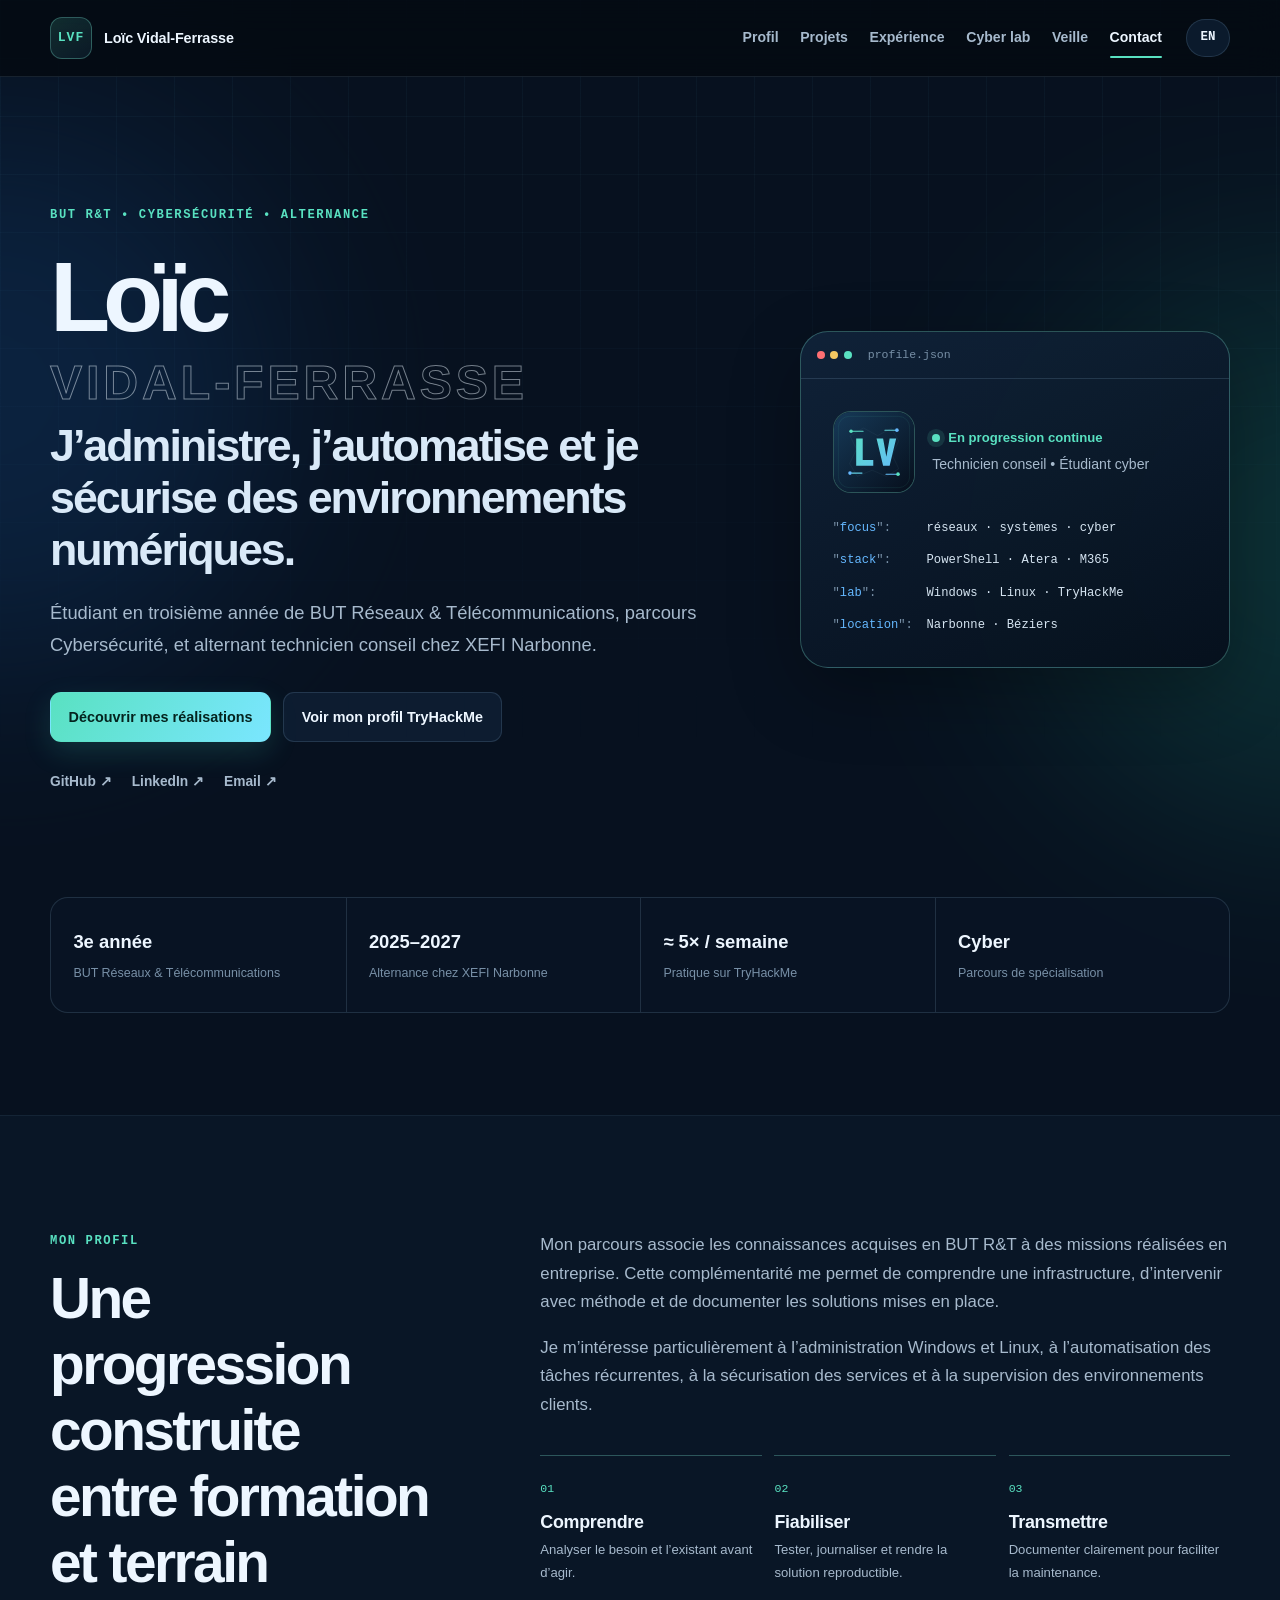
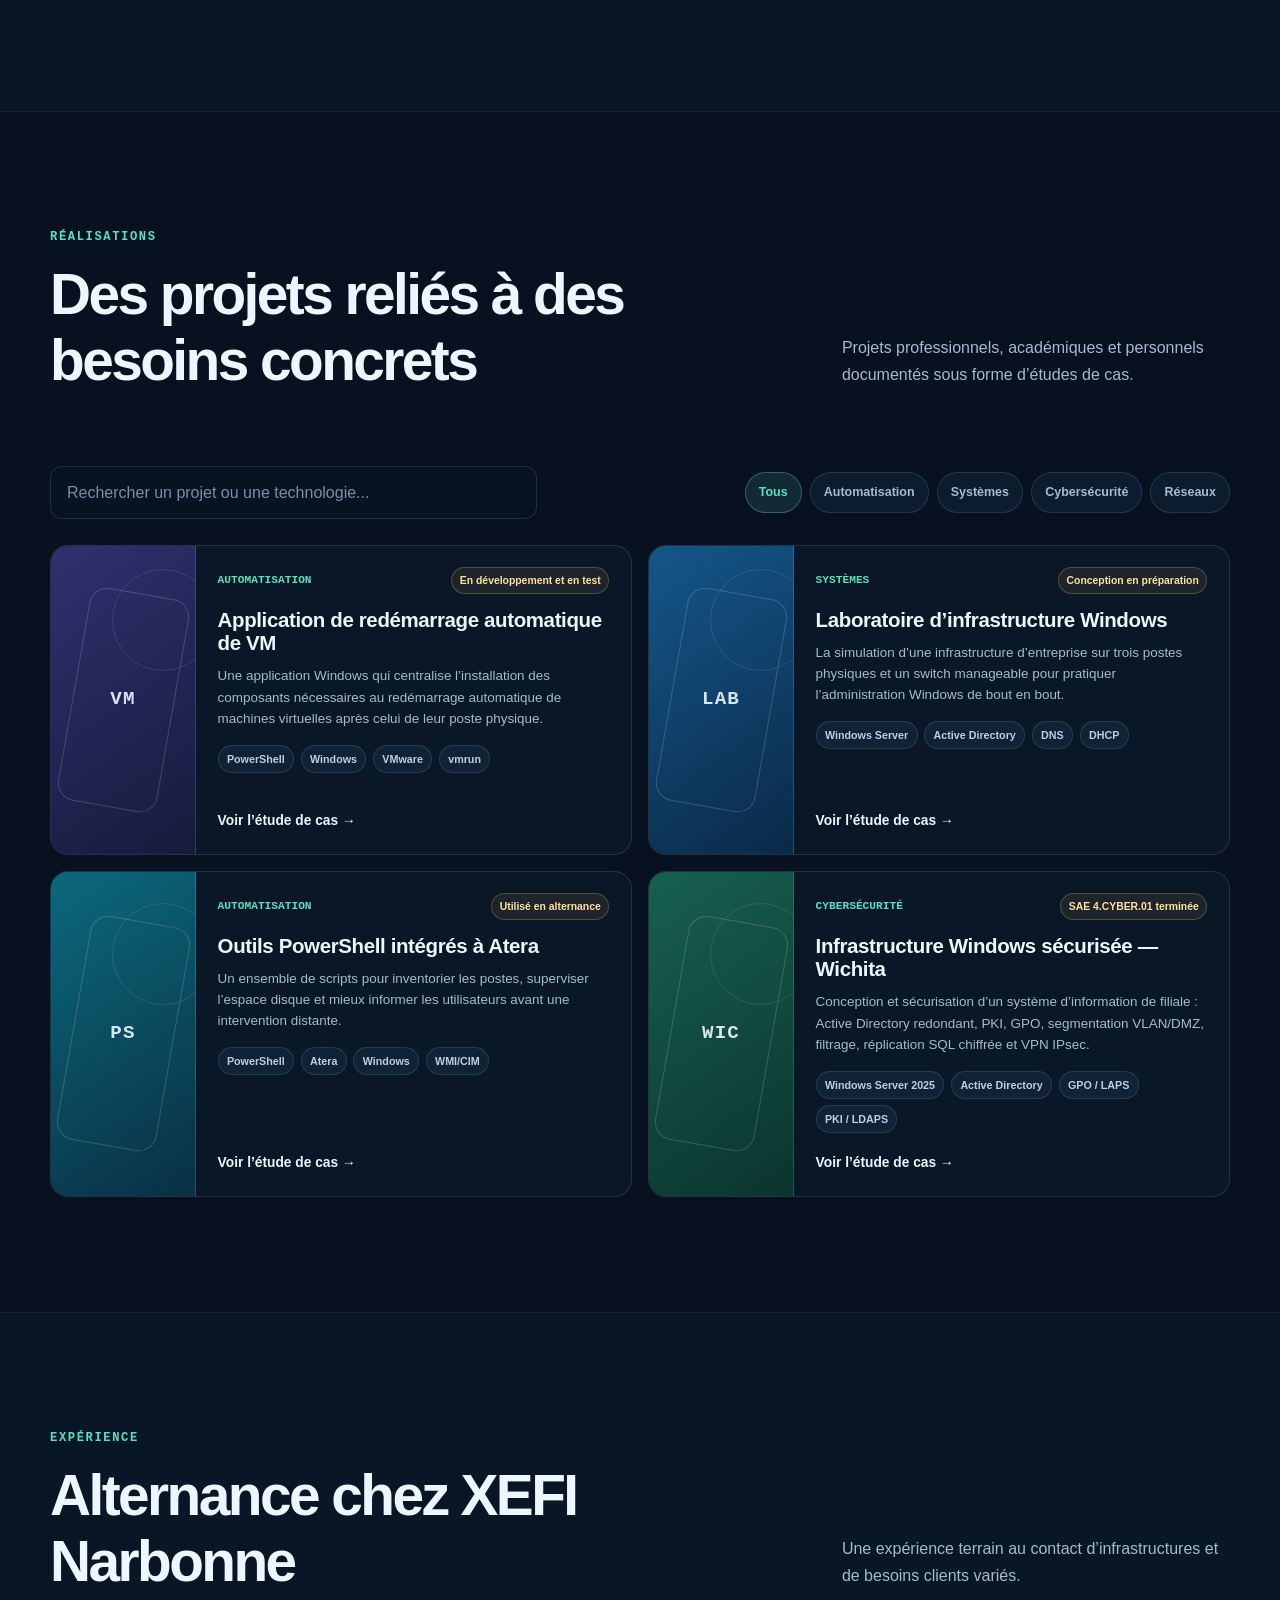
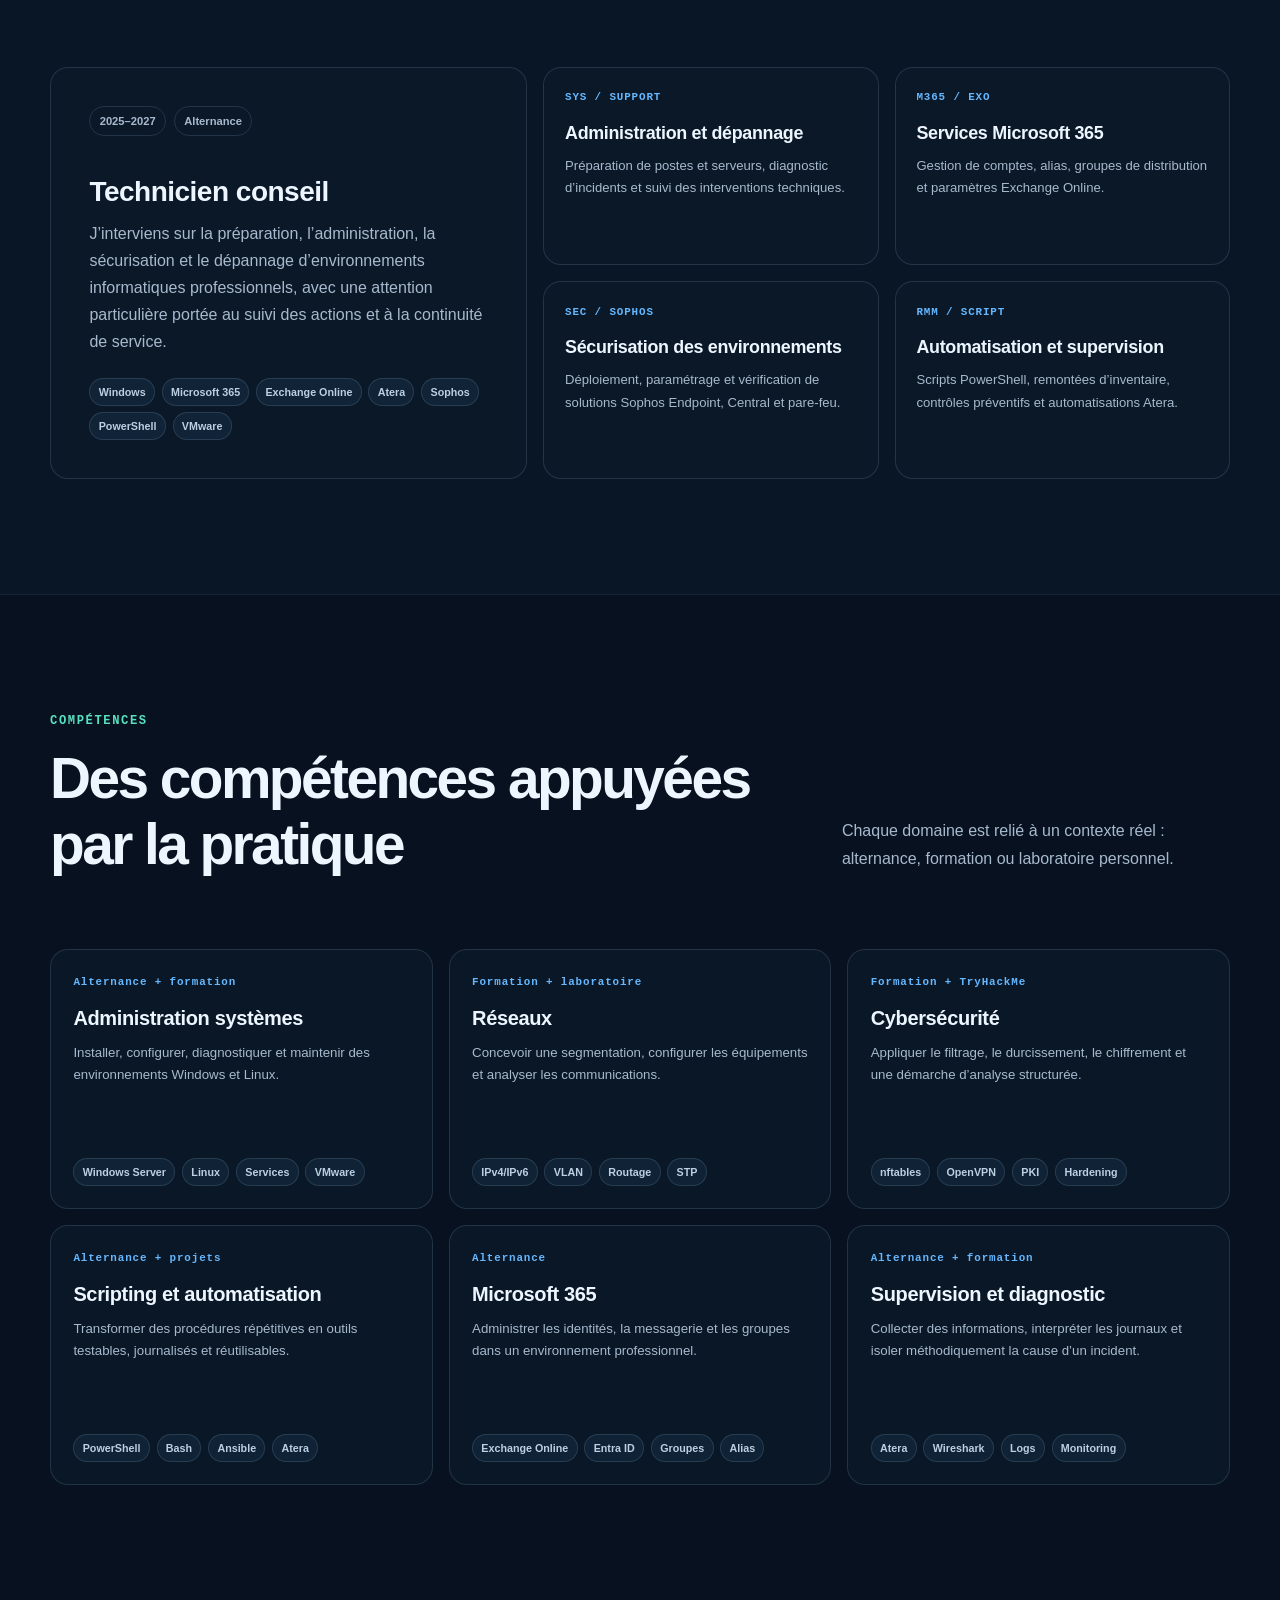
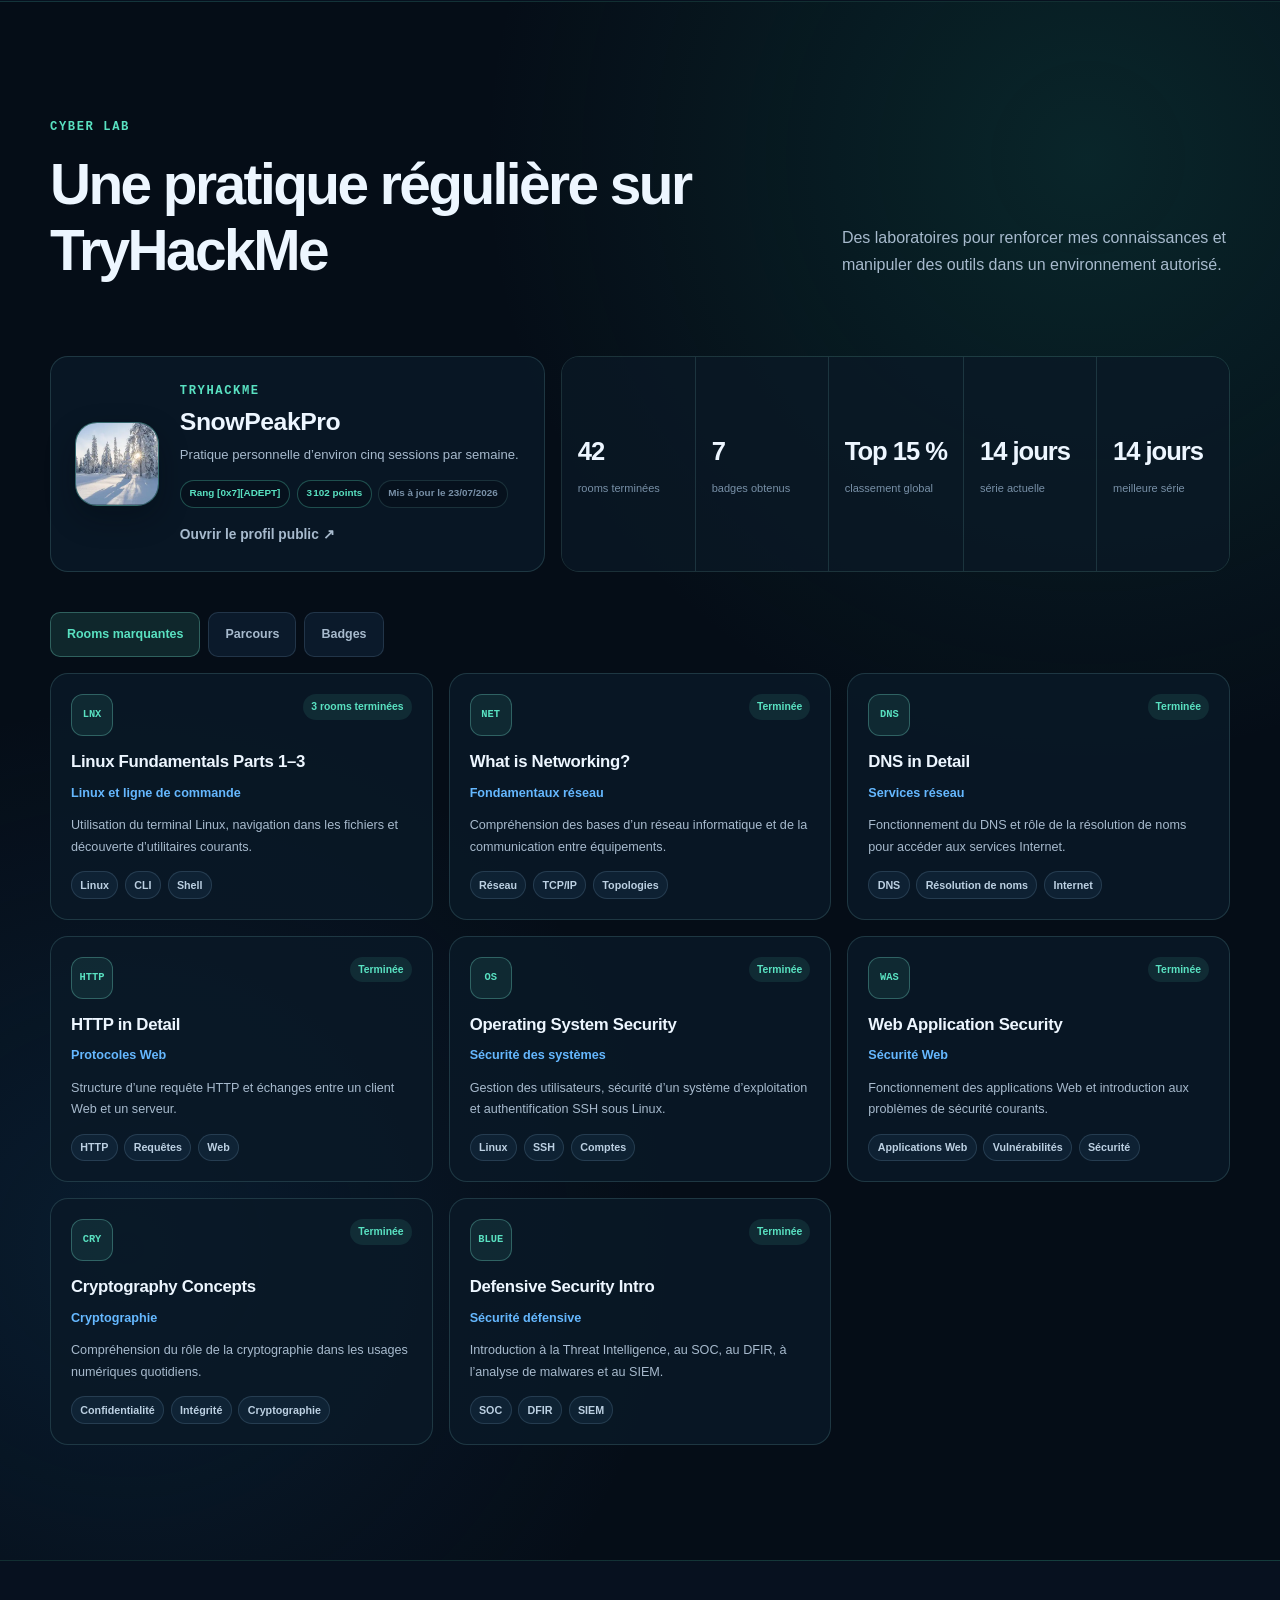
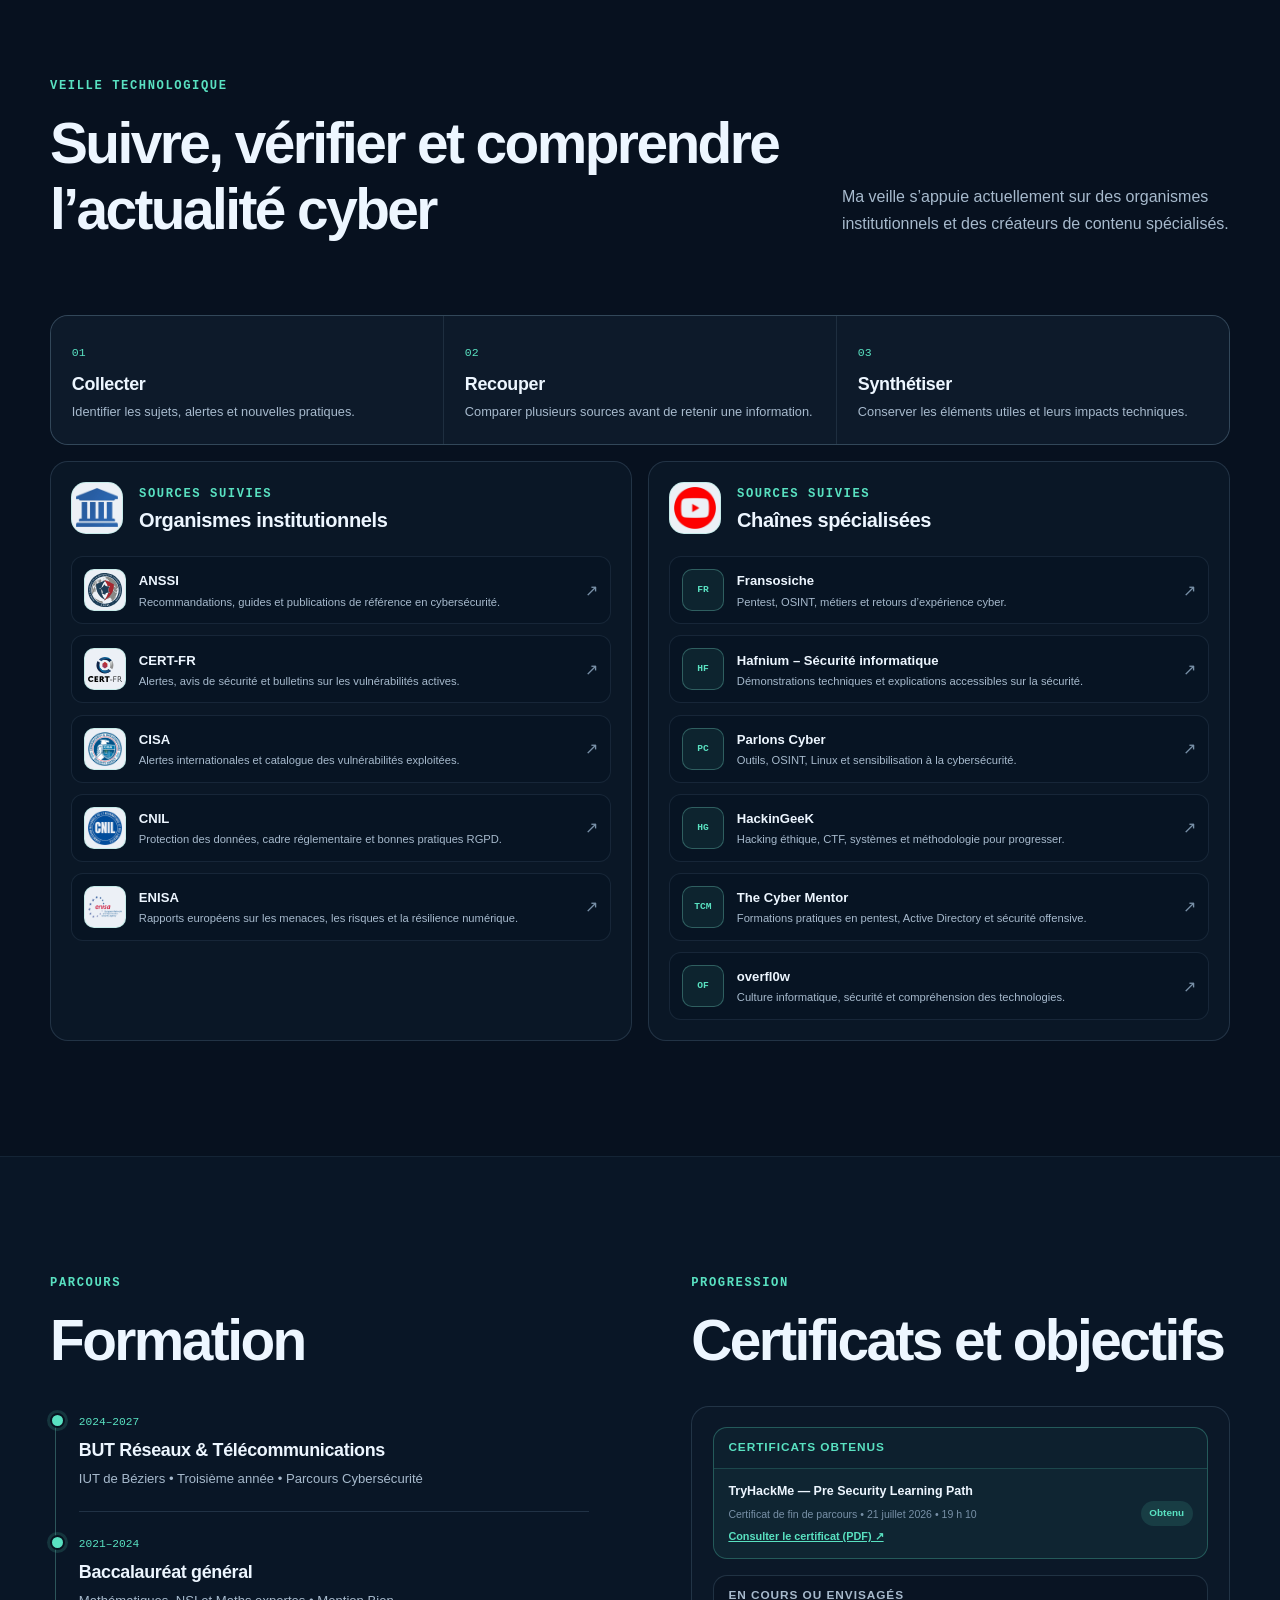
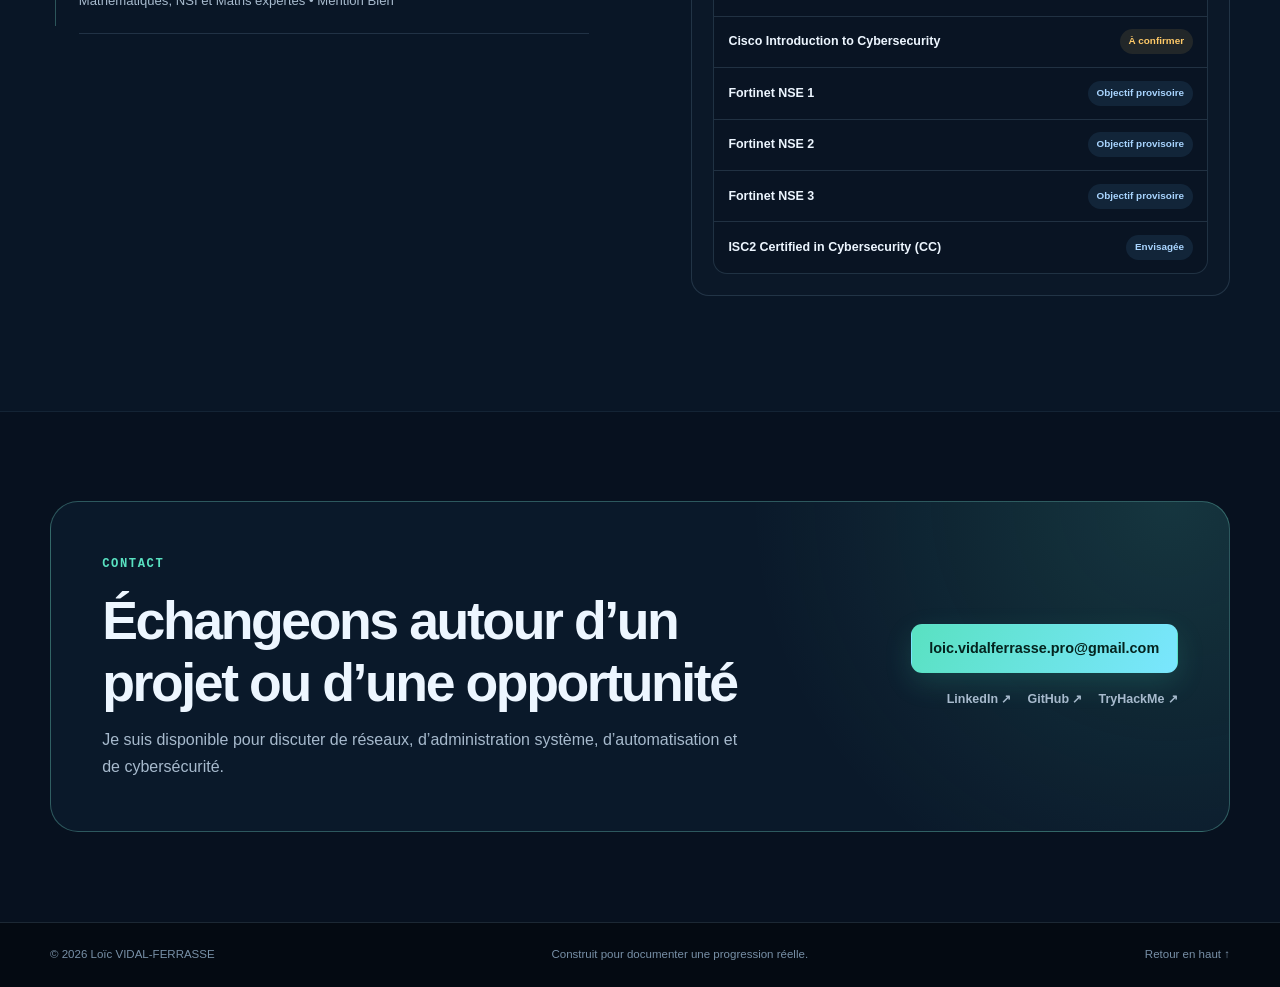
==== index.html @ d8ea7f97 "Ajoute les logos de veille" ====
<!DOCTYPE html>
<html lang="fr">
  <head>
    <meta charset="UTF-8">
    <meta name="viewport" content="width=device-width, initial-scale=1.0">
    <title>Loïc VIDAL-FERRASSE | Réseaux, systèmes &amp; cybersécurité</title>
    <meta
      name="description"
      content="Portfolio de Loïc VIDAL-FERRASSE, étudiant en BUT Réseaux &amp; Télécommunications parcours Cybersécurité et alternant technicien conseil chez XEFI Narbonne."
    >
    <meta name="theme-color" content="#07111f">
    <link rel="canonical" href="https://snowpeakpro.github.io/portfolio-loic/">

    <meta property="og:type" content="website">
    <meta property="og:locale" content="fr_FR">
    <meta property="og:title" content="Loïc VIDAL-FERRASSE | Portfolio cybersécurité">
    <meta
      property="og:description"
      content="Projets, expérience et pratique en réseaux, systèmes, automatisation et cybersécurité."
    >
    <meta property="og:url" content="https://snowpeakpro.github.io/portfolio-loic/">

    <link rel="icon" type="image/svg+xml" href="assets/favicon.svg">
    <link rel="stylesheet" href="style.css">

    <script type="application/ld+json">
      {
        "@context": "https://schema.org",
        "@type": "Person",
        "name": "Loïc VIDAL-FERRASSE",
        "url": "https://snowpeakpro.github.io/portfolio-loic/",
        "jobTitle": "Alternant technicien conseil",
        "description": "Étudiant en troisième année de BUT Réseaux & Télécommunications, parcours Cybersécurité, à l'IUT de Béziers.",
        "sameAs": [
          "https://github.com/SnowPeakPro",
          "https://www.linkedin.com/in/loicvidalferrasse/",
          "https://tryhackme.com/p/SnowPeakPro"
        ]
      }
    </script>
  </head>

  <body data-page="home">
    <a class="skip-link" href="#main-content">Aller au contenu principal</a>

    <div class="ambient-grid" aria-hidden="true"></div>
    <div class="ambient-glow ambient-glow--one" aria-hidden="true"></div>
    <div class="ambient-glow ambient-glow--two" aria-hidden="true"></div>

    <header class="site-header">
      <div class="container nav-wrap">
        <a href="#hero" class="brand" aria-label="Retour à l'accueil">
          <span class="brand-mark">LVF</span>
          <span class="brand-text">Loïc Vidal-Ferrasse</span>
        </a>

        <button class="nav-toggle" type="button" aria-expanded="false" aria-controls="main-nav" aria-label="Ouvrir le menu">
          <span></span><span></span><span></span>
        </button>

        <nav id="main-nav" class="main-nav" aria-label="Navigation principale">
          <a data-i18n="nav_profile" href="#profile">Profil</a>
          <a data-i18n="nav_projects" href="#projects">Projets</a>
          <a data-i18n="nav_experience" href="#experience">Expérience</a>
          <a data-i18n="nav_cyber" href="#cyber-lab">Cyber lab</a>
          <a data-i18n="nav_watch" href="#watch">Veille</a>
          <a data-i18n="nav_contact" href="#contact">Contact</a>
        </nav>

        <button id="lang-toggle" class="lang-toggle" type="button" aria-label="Afficher le site en anglais">EN</button>
      </div>
    </header>

    <main id="main-content">
      <section id="hero" class="section hero-section">
        <div class="container hero-grid">
          <div class="hero-copy reveal">
            <p class="eyebrow" data-i18n="hero_eyebrow">BUT R&amp;T • Cybersécurité • Alternance</p>
            <h1>Loïc <span>VIDAL-FERRASSE</span></h1>
            <h2 data-i18n="hero_title">J’administre, j’automatise et je sécurise des environnements numériques.</h2>
            <p class="hero-intro" data-i18n="hero_intro">
              Étudiant en troisième année de BUT Réseaux &amp; Télécommunications, parcours Cybersécurité, et alternant technicien conseil chez XEFI Narbonne.
            </p>

            <div class="hero-actions">
              <a href="#projects" class="btn btn-primary" data-i18n="hero_btn_projects">Découvrir mes réalisations</a>
              <a
                href="https://tryhackme.com/p/SnowPeakPro"
                class="btn btn-secondary"
                target="_blank"
                rel="noopener noreferrer"
                data-i18n="hero_btn_tryhackme"
              >Voir mon profil TryHackMe</a>
            </div>

            <ul class="hero-links">
              <li><a href="https://github.com/SnowPeakPro" target="_blank" rel="noopener noreferrer">GitHub ↗</a></li>
              <li><a href="https://www.linkedin.com/in/loicvidalferrasse/" target="_blank" rel="noopener noreferrer">LinkedIn ↗</a></li>
              <li><a href="mailto:loic.vidalferrasse.pro@gmail.com">Email ↗</a></li>
            </ul>
          </div>

          <aside class="profile-console reveal" aria-label="Résumé technique">
            <div class="console-topbar">
              <div class="console-dots" aria-hidden="true"><span></span><span></span><span></span></div>
              <span>profile.json</span>
            </div>
            <div class="console-content">
              <div class="profile-identity">
                <img src="assets/avatar.svg" alt="Avatar stylisé de Loïc Vidal-Ferrasse" class="avatar">
                <div>
                  <p class="availability"><span aria-hidden="true"></span><span data-i18n="hero_status">En progression continue</span></p>
                  <p class="profile-role" data-i18n="hero_role">Technicien conseil • Étudiant cyber</p>
                </div>
              </div>
              <dl class="console-list">
                <div><dt>focus</dt><dd>réseaux · systèmes · cyber</dd></div>
                <div><dt>stack</dt><dd>PowerShell · Atera · M365</dd></div>
                <div><dt>lab</dt><dd>Windows · Linux · TryHackMe</dd></div>
                <div><dt>location</dt><dd>Narbonne · Béziers</dd></div>
              </dl>
            </div>
          </aside>
        </div>

        <div class="container proof-strip reveal" role="group" aria-label="Informations clés">
          <article><strong data-i18n="proof_year_value">3e année</strong><span data-i18n="proof_year_label">BUT Réseaux &amp; Télécommunications</span></article>
          <article><strong>2025–2027</strong><span data-i18n="proof_work_label">Alternance chez XEFI Narbonne</span></article>
          <article><strong>≈ 5× / semaine</strong><span data-i18n="proof_thm_label">Pratique sur TryHackMe</span></article>
          <article><strong>Cyber</strong><span data-i18n="proof_track_label">Parcours de spécialisation</span></article>
        </div>
      </section>

      <section id="profile" class="section section-muted">
        <div class="container split-layout">
          <div class="section-heading reveal">
            <p class="section-kicker" data-i18n="profile_kicker">Mon profil</p>
            <h2 data-i18n="profile_title">Une progression construite entre formation et terrain</h2>
          </div>
          <div class="profile-copy reveal">
            <p data-i18n="profile_text_1">
              Mon parcours associe les connaissances acquises en BUT R&amp;T à des missions réalisées en entreprise. Cette complémentarité me permet de comprendre une infrastructure, d’intervenir avec méthode et de documenter les solutions mises en place.
            </p>
            <p data-i18n="profile_text_2">
              Je m’intéresse particulièrement à l’administration Windows et Linux, à l’automatisation des tâches récurrentes, à la sécurisation des services et à la supervision des environnements clients.
            </p>
            <div class="principle-grid">
              <article><span>01</span><h3 data-i18n="principle_1_title">Comprendre</h3><p data-i18n="principle_1_text">Analyser le besoin et l’existant avant d’agir.</p></article>
              <article><span>02</span><h3 data-i18n="principle_2_title">Fiabiliser</h3><p data-i18n="principle_2_text">Tester, journaliser et rendre la solution reproductible.</p></article>
              <article><span>03</span><h3 data-i18n="principle_3_title">Transmettre</h3><p data-i18n="principle_3_text">Documenter clairement pour faciliter la maintenance.</p></article>
            </div>
          </div>
        </div>
      </section>

      <section id="projects" class="section">
        <div class="container">
          <div class="section-head reveal">
            <div>
              <p class="section-kicker" data-i18n="projects_kicker">Réalisations</p>
              <h2 data-i18n="projects_title">Des projets reliés à des besoins concrets</h2>
            </div>
            <p data-i18n="projects_subtitle">Projets professionnels, académiques et personnels documentés sous forme d’études de cas.</p>
          </div>

          <div class="project-controls reveal">
            <label class="sr-only" for="project-search" data-i18n="projects_search_label">Rechercher un projet</label>
            <input id="project-search" type="search" placeholder="Rechercher un projet ou une technologie..." data-i18n-placeholder="projects_search_placeholder">
            <div id="project-filters" class="filters" role="group" aria-label="Filtrer les projets"></div>
          </div>

          <div id="projects-grid" class="project-grid" aria-live="polite"></div>
        </div>
      </section>

      <section id="experience" class="section section-muted">
        <div class="container">
          <div class="section-head reveal">
            <div>
              <p class="section-kicker" data-i18n="experience_kicker">Expérience</p>
              <h2 data-i18n="experience_title">Alternance chez XEFI Narbonne</h2>
            </div>
            <p data-i18n="experience_intro">Une expérience terrain au contact d’infrastructures et de besoins clients variés.</p>
          </div>

          <div class="experience-layout">
            <article class="experience-main reveal">
              <div class="experience-meta">
                <span>2025–2027</span>
                <span data-i18n="experience_contract">Alternance</span>
              </div>
              <h3 data-i18n="experience_role">Technicien conseil</h3>
              <p data-i18n="experience_text">
                J’interviens sur la préparation, l’administration, la sécurisation et le dépannage d’environnements informatiques professionnels, avec une attention particulière portée au suivi des actions et à la continuité de service.
              </p>
              <ul class="tag-list">
                <li>Windows</li><li>Microsoft 365</li><li>Exchange Online</li><li>Atera</li><li>Sophos</li><li>PowerShell</li><li>VMware</li>
              </ul>
            </article>

            <div class="mission-grid" id="mission-grid"></div>
          </div>
        </div>
      </section>

      <section id="skills" class="section">
        <div class="container">
          <div class="section-head reveal">
            <div>
              <p class="section-kicker" data-i18n="skills_kicker">Compétences</p>
              <h2 data-i18n="skills_title">Des compétences appuyées par la pratique</h2>
            </div>
            <p data-i18n="skills_intro">Chaque domaine est relié à un contexte réel : alternance, formation ou laboratoire personnel.</p>
          </div>
          <div id="skills-grid" class="skill-grid"></div>
        </div>
      </section>

      <section id="cyber-lab" class="section cyber-section">
        <div class="container">
          <div class="section-head section-head--light reveal">
            <div>
              <p class="section-kicker" data-i18n="cyber_kicker">Cyber lab</p>
              <h2 data-i18n="cyber_title">Une pratique régulière sur TryHackMe</h2>
            </div>
            <p data-i18n="cyber_intro">Des laboratoires pour renforcer mes connaissances et manipuler des outils dans un environnement autorisé.</p>
          </div>

          <div class="thm-overview reveal">
            <article class="thm-profile-card">
              <span class="thm-avatar-frame" aria-hidden="true">
                <img class="thm-avatar" src="assets/tryhackme/snowpeakpro-profile.webp" alt="" width="320" height="320" loading="lazy" decoding="async">
              </span>
              <div>
                <p class="card-label">TryHackMe</p>
                <h3>SnowPeakPro</h3>
                <p data-i18n="thm_profile_text">Pratique personnelle d’environ cinq sessions par semaine.</p>
                <div class="thm-profile-meta">
                  <span id="thm-rank">Rang [0x7][ADEPT]</span>
                  <span id="thm-points">3 102 points</span>
                  <time id="thm-updated" datetime="2026-07-23">Mis à jour le 23/07/2026</time>
                </div>
                <a href="https://tryhackme.com/p/SnowPeakPro" target="_blank" rel="noopener noreferrer" class="text-link" data-i18n="thm_profile_link">Ouvrir le profil public ↗</a>
              </div>
            </article>
            <div id="thm-stats" class="thm-stats"></div>
          </div>

          <div class="cyber-tabs reveal" role="tablist" aria-label="Progression TryHackMe">
            <button class="cyber-tab active" type="button" id="tab-rooms" role="tab" aria-selected="true" aria-controls="panel-rooms" data-panel="rooms" data-i18n="thm_tab_rooms">Rooms marquantes</button>
            <button class="cyber-tab" type="button" id="tab-paths" role="tab" aria-selected="false" aria-controls="panel-paths" data-panel="paths" data-i18n="thm_tab_paths">Parcours</button>
            <button class="cyber-tab" type="button" id="tab-badges" role="tab" aria-selected="false" aria-controls="panel-badges" data-panel="badges" data-i18n="thm_tab_badges">Badges</button>
          </div>

          <div id="panel-rooms" class="cyber-panel" role="tabpanel" aria-labelledby="tab-rooms"></div>
          <div id="panel-paths" class="cyber-panel" role="tabpanel" aria-labelledby="tab-paths" hidden></div>
          <div id="panel-badges" class="cyber-panel" role="tabpanel" aria-labelledby="tab-badges" hidden></div>
        </div>
      </section>

      <section id="watch" class="section">
        <div class="container">
          <div class="section-head reveal">
            <div>
              <p class="section-kicker" data-i18n="watch_kicker">Veille technologique</p>
              <h2 data-i18n="watch_title">Suivre, vérifier et comprendre l’actualité cyber</h2>
            </div>
            <p data-i18n="watch_intro">Ma veille s’appuie actuellement sur des organismes institutionnels et des créateurs de contenu spécialisés.</p>
          </div>

          <div class="watch-method reveal">
            <article><span>01</span><h3 data-i18n="watch_step_1">Collecter</h3><p data-i18n="watch_step_1_text">Identifier les sujets, alertes et nouvelles pratiques.</p></article>
            <article><span>02</span><h3 data-i18n="watch_step_2">Recouper</h3><p data-i18n="watch_step_2_text">Comparer plusieurs sources avant de retenir une information.</p></article>
            <article><span>03</span><h3 data-i18n="watch_step_3">Synthétiser</h3><p data-i18n="watch_step_3_text">Conserver les éléments utiles et leurs impacts techniques.</p></article>
          </div>

          <div class="source-layout">
            <article class="source-group reveal">
              <div class="source-group-head">
                <span class="source-icon source-icon--image" aria-hidden="true">
                  <img src="assets/watch/institutions.webp" alt="" width="180" height="168" loading="lazy" decoding="async">
                </span>
                <div><p class="card-label" data-i18n="watch_sources_label">Sources suivies</p><h3 data-i18n="watch_institutions">Organismes institutionnels</h3></div>
              </div>
              <div id="institution-list" class="source-list"></div>
            </article>

            <article class="source-group reveal">
              <div class="source-group-head">
                <span class="source-icon source-icon--image" aria-hidden="true">
                  <img src="assets/watch/youtube.webp" alt="" width="180" height="180" loading="lazy" decoding="async">
                </span>
                <div><p class="card-label" data-i18n="watch_sources_label">Sources suivies</p><h3 data-i18n="watch_channels">Chaînes spécialisées</h3></div>
              </div>
              <div id="channel-list" class="source-list"></div>
            </article>
          </div>
        </div>
      </section>

      <section id="education" class="section section-muted">
        <div class="container education-layout">
          <div>
            <div class="section-heading reveal">
              <p class="section-kicker" data-i18n="education_kicker">Parcours</p>
              <h2 data-i18n="education_title">Formation</h2>
            </div>
            <div class="education-timeline reveal">
              <article>
                <span>2024–2027</span>
                <h3 data-i18n="education_but_title">BUT Réseaux &amp; Télécommunications</h3>
                <p data-i18n="education_but_text">IUT de Béziers • Troisième année • Parcours Cybersécurité</p>
              </article>
              <article>
                <span>2021–2024</span>
                <h3 data-i18n="education_bac_title">Baccalauréat général</h3>
                <p data-i18n="education_bac_text">Mathématiques, NSI et Maths expertes • Mention Bien</p>
              </article>
            </div>
          </div>

          <div>
            <div class="section-heading reveal">
              <p class="section-kicker" data-i18n="certs_kicker">Progression</p>
              <h2 data-i18n="certs_title">Certificats et objectifs</h2>
            </div>
            <div class="certification-card reveal">
              <div id="certifications-list" class="certification-list"></div>
            </div>
          </div>
        </div>
      </section>

      <section id="contact" class="section contact-section">
        <div class="container contact-card reveal">
          <div>
            <p class="section-kicker" data-i18n="contact_kicker">Contact</p>
            <h2 data-i18n="contact_title">Échangeons autour d’un projet ou d’une opportunité</h2>
            <p data-i18n="contact_text">Je suis disponible pour discuter de réseaux, d’administration système, d’automatisation et de cybersécurité.</p>
          </div>
          <div class="contact-actions">
            <a class="btn btn-primary" href="mailto:loic.vidalferrasse.pro@gmail.com">loic.vidalferrasse.pro@gmail.com</a>
            <div class="contact-socials">
              <a href="https://www.linkedin.com/in/loicvidalferrasse/" target="_blank" rel="noopener noreferrer">LinkedIn ↗</a>
              <a href="https://github.com/SnowPeakPro" target="_blank" rel="noopener noreferrer">GitHub ↗</a>
              <a href="https://tryhackme.com/p/SnowPeakPro" target="_blank" rel="noopener noreferrer">TryHackMe ↗</a>
            </div>
          </div>
        </div>
      </section>
    </main>

    <footer class="site-footer">
      <div class="container footer-wrap">
        <p>© <span id="year"></span> Loïc VIDAL-FERRASSE</p>
        <p data-i18n="footer_text">Construit pour documenter une progression réelle.</p>
        <a href="#hero" data-i18n="footer_top">Retour en haut ↑</a>
      </div>
    </footer>

    <button id="back-to-top" class="back-to-top" type="button" aria-label="Retour en haut">↑</button>

    <script src="projects.js"></script>
    <script src="cyber-data.js"></script>
    <script src="script.js"></script>
  </body>
</html>
---- style.css ----
:root {
  color-scheme: dark;
  --bg: #07111f;
  --bg-deep: #040a12;
  --surface: #0c1929;
  --surface-2: #102238;
  --surface-3: #152b45;
  --text: #edf6ff;
  --text-soft: #a7bacd;
  --text-faint: #7890a7;
  --accent: #59e1c1;
  --accent-strong: #26c6a4;
  --accent-blue: #65b8ff;
  --warning: #ffca68;
  --line: rgba(155, 199, 231, 0.16);
  --line-strong: rgba(119, 220, 202, 0.32);
  --shadow: 0 24px 70px rgba(0, 0, 0, 0.28);
  --radius-sm: 10px;
  --radius: 18px;
  --radius-lg: 28px;
  --max-width: 1180px;
  --header-height: 76px;
}

* {
  box-sizing: border-box;
}

html {
  scroll-behavior: smooth;
  scroll-padding-top: calc(var(--header-height) + 20px);
}

body {
  margin: 0;
  overflow-x: hidden;
  background: var(--bg);
  color: var(--text);
  font-family: Inter, "Segoe UI", Roboto, Helvetica, Arial, sans-serif;
  font-size: 16px;
  line-height: 1.7;
  -webkit-font-smoothing: antialiased;
}

body.nav-open {
  overflow: hidden;
}

::selection {
  background: rgba(89, 225, 193, 0.3);
  color: var(--text);
}

h1,
h2,
h3,
p {
  margin-top: 0;
}

h1,
h2,
h3 {
  line-height: 1.16;
}

h2 {
  margin-bottom: 1.25rem;
  font-size: clamp(2rem, 4.6vw, 3.55rem);
  letter-spacing: -0.045em;
}

h3 {
  margin-bottom: 0.7rem;
  font-size: 1.12rem;
  letter-spacing: -0.018em;
}

p {
  color: var(--text-soft);
}

a {
  color: inherit;
}

img {
  display: block;
  max-width: 100%;
}

button,
input {
  font: inherit;
}

button,
a {
  -webkit-tap-highlight-color: transparent;
}

:focus-visible {
  outline: 2px solid var(--accent);
  outline-offset: 4px;
}

.container {
  width: min(calc(100% - 2.5rem), var(--max-width));
  margin-inline: auto;
}

.section {
  position: relative;
  padding: clamp(5rem, 9vw, 8rem) 0;
}

.section-muted {
  border-block: 1px solid rgba(155, 199, 231, 0.08);
  background: rgba(10, 24, 40, 0.78);
}

.sr-only {
  position: absolute;
  width: 1px;
  height: 1px;
  margin: -1px;
  padding: 0;
  overflow: hidden;
  border: 0;
  clip: rect(0, 0, 0, 0);
  white-space: nowrap;
}

.skip-link {
  position: fixed;
  top: 0.75rem;
  left: -999px;
  z-index: 200;
  border-radius: var(--radius-sm);
  background: #fff;
  color: #07111f;
  padding: 0.65rem 1rem;
  font-weight: 700;
}

.skip-link:focus {
  left: 0.75rem;
}

.ambient-grid {
  position: absolute;
  top: 0;
  left: 50%;
  z-index: -3;
  width: min(100%, 1500px);
  height: 850px;
  transform: translateX(-50%);
  background-image:
    linear-gradient(rgba(107, 185, 224, 0.05) 1px, transparent 1px),
    linear-gradient(90deg, rgba(107, 185, 224, 0.05) 1px, transparent 1px);
  background-size: 58px 58px;
  mask-image: linear-gradient(to bottom, #000 0%, transparent 90%);
  pointer-events: none;
}

.ambient-glow {
  position: absolute;
  z-index: -2;
  width: 550px;
  height: 550px;
  border-radius: 50%;
  filter: blur(110px);
  opacity: 0.15;
  pointer-events: none;
}

.ambient-glow--one {
  top: 120px;
  left: -280px;
  background: #2585f2;
}

.ambient-glow--two {
  top: 270px;
  right: -300px;
  background: #2bd8aa;
}

.site-header {
  position: sticky;
  top: 0;
  z-index: 100;
  border-bottom: 1px solid rgba(155, 199, 231, 0.12);
  background: rgba(4, 10, 18, 0.82);
  backdrop-filter: blur(18px);
}

.nav-wrap {
  display: flex;
  align-items: center;
  min-height: var(--header-height);
  gap: 1.25rem;
}

.brand {
  display: inline-flex;
  align-items: center;
  gap: 0.75rem;
  flex-shrink: 0;
  text-decoration: none;
}

.brand-mark {
  display: grid;
  width: 42px;
  height: 42px;
  place-items: center;
  border: 1px solid var(--line-strong);
  border-radius: 12px;
  background: linear-gradient(145deg, rgba(89, 225, 193, 0.16), rgba(101, 184, 255, 0.08));
  color: var(--accent);
  font-family: "SFMono-Regular", Consolas, "Liberation Mono", monospace;
  font-size: 0.82rem;
  font-weight: 800;
  letter-spacing: 0.08em;
}

.brand-text {
  font-size: 0.9rem;
  font-weight: 700;
  letter-spacing: -0.01em;
}

.main-nav {
  display: flex;
  align-items: center;
  justify-content: center;
  gap: clamp(0.75rem, 2vw, 1.35rem);
  margin-left: auto;
}

.main-nav a {
  position: relative;
  color: var(--text-soft);
  font-size: 0.88rem;
  font-weight: 600;
  text-decoration: none;
  transition: color 160ms ease;
}

.main-nav a::after {
  position: absolute;
  right: 0;
  bottom: -0.48rem;
  left: 0;
  height: 2px;
  border-radius: 99px;
  background: var(--accent);
  content: "";
  opacity: 0;
  transform: scaleX(0.35);
  transition: 160ms ease;
}

.main-nav a:hover,
.main-nav a.active {
  color: var(--text);
}

.main-nav a.active::after {
  opacity: 1;
  transform: scaleX(1);
}

.lang-toggle,
.nav-toggle {
  border: 1px solid var(--line);
  background: rgba(16, 34, 56, 0.72);
  color: var(--text);
  cursor: pointer;
}

.lang-toggle {
  min-width: 44px;
  margin-left: 0.25rem;
  border-radius: 99px;
  padding: 0.48rem 0.7rem;
  font-family: "SFMono-Regular", Consolas, monospace;
  font-size: 0.78rem;
  font-weight: 700;
}

.nav-toggle {
  display: none;
  margin-left: auto;
  border-radius: 10px;
  padding: 0.55rem;
}

.nav-toggle span {
  display: block;
  width: 22px;
  height: 2px;
  margin: 4px 0;
  border-radius: 99px;
  background: currentColor;
  transition: 180ms ease;
}

.hero-section {
  padding-top: clamp(5rem, 10vw, 8.5rem);
  padding-bottom: clamp(4.5rem, 8vw, 6.5rem);
}

.hero-grid {
  display: grid;
  grid-template-columns: minmax(0, 1.15fr) minmax(340px, 0.75fr);
  align-items: center;
  gap: clamp(3rem, 7vw, 7rem);
}

.eyebrow,
.section-kicker,
.card-label {
  margin-bottom: 0.9rem;
  color: var(--accent);
  font-family: "SFMono-Regular", Consolas, "Liberation Mono", monospace;
  font-size: 0.76rem;
  font-weight: 700;
  letter-spacing: 0.13em;
  text-transform: uppercase;
}

.hero-copy h1 {
  margin-bottom: 0.6rem;
  font-size: clamp(3.05rem, 7.7vw, 6.5rem);
  letter-spacing: -0.072em;
}

.hero-copy h1 span {
  display: block;
  color: transparent;
  font-size: 0.49em;
  letter-spacing: 0.08em;
  -webkit-text-stroke: 1px rgba(237, 246, 255, 0.48);
}

.hero-copy h2 {
  max-width: 780px;
  margin-bottom: 1.35rem;
  color: #d9e9f8;
  font-size: clamp(1.65rem, 3.5vw, 2.85rem);
  font-weight: 650;
  letter-spacing: -0.045em;
}

.hero-intro {
  max-width: 720px;
  font-size: clamp(1rem, 2vw, 1.15rem);
}

.hero-actions {
  display: flex;
  flex-wrap: wrap;
  gap: 0.75rem;
  margin-top: 2rem;
}

.btn {
  display: inline-flex;
  align-items: center;
  justify-content: center;
  min-height: 48px;
  border: 1px solid transparent;
  border-radius: 11px;
  padding: 0.72rem 1.1rem;
  font-size: 0.9rem;
  font-weight: 750;
  text-decoration: none;
  transition: transform 160ms ease, border-color 160ms ease, background 160ms ease;
}

.btn:hover {
  transform: translateY(-2px);
}

.btn-primary {
  background: linear-gradient(120deg, var(--accent), #7ae6ff);
  color: #04231e;
  box-shadow: 0 10px 28px rgba(64, 212, 182, 0.16);
}

.btn-secondary {
  border-color: var(--line);
  background: rgba(16, 34, 56, 0.7);
  color: var(--text);
}

.btn-secondary:hover {
  border-color: var(--line-strong);
  background: rgba(21, 43, 69, 0.9);
}

.hero-links {
  display: flex;
  flex-wrap: wrap;
  gap: 1.25rem;
  margin: 1.6rem 0 0;
  padding: 0;
  list-style: none;
}

.hero-links a,
.text-link {
  color: var(--text-soft);
  font-size: 0.86rem;
  font-weight: 650;
  text-decoration: none;
  transition: color 160ms ease;
}

.hero-links a:hover,
.text-link:hover {
  color: var(--accent);
}

.profile-console {
  overflow: hidden;
  border: 1px solid var(--line-strong);
  border-radius: var(--radius-lg);
  background: linear-gradient(155deg, rgba(16, 35, 57, 0.96), rgba(6, 16, 28, 0.96));
  box-shadow: var(--shadow);
}

.console-topbar {
  display: flex;
  align-items: center;
  gap: 1rem;
  border-bottom: 1px solid var(--line);
  padding: 0.82rem 1rem;
  color: var(--text-faint);
  font-family: "SFMono-Regular", Consolas, monospace;
  font-size: 0.72rem;
}

.console-dots {
  display: flex;
  gap: 0.35rem;
}

.console-dots span {
  width: 8px;
  height: 8px;
  border-radius: 50%;
  background: #ff6f73;
}

.console-dots span:nth-child(2) {
  background: #f3c761;
}

.console-dots span:nth-child(3) {
  background: var(--accent);
}

.console-content {
  padding: clamp(1.25rem, 4vw, 2rem);
}

.profile-identity {
  display: flex;
  align-items: center;
  gap: 1.1rem;
  margin-bottom: 1.6rem;
}

.avatar {
  width: 82px;
  height: 82px;
  border: 1px solid var(--line-strong);
  border-radius: 18px;
  background: #091523;
}

.availability {
  display: flex;
  align-items: center;
  gap: 0.5rem;
  margin-bottom: 0.25rem;
  color: var(--accent);
  font-size: 0.82rem;
  font-weight: 700;
}

.availability span:first-child {
  width: 8px;
  height: 8px;
  border-radius: 50%;
  background: var(--accent);
  box-shadow: 0 0 0 5px rgba(89, 225, 193, 0.12);
}

.profile-role {
  margin-bottom: 0;
  font-size: 0.88rem;
}

.console-list {
  display: grid;
  gap: 0.72rem;
  margin: 0;
  font-family: "SFMono-Regular", Consolas, monospace;
  font-size: 0.76rem;
}

.console-list div {
  display: grid;
  grid-template-columns: 82px 1fr;
  gap: 0.75rem;
}

.console-list dt {
  color: var(--accent-blue);
}

.console-list dt::before {
  color: var(--text-faint);
  content: "\"";
}

.console-list dt::after {
  color: var(--text-faint);
  content: "\":";
}

.console-list dd {
  margin: 0;
  color: #d6e5f2;
}

.proof-strip {
  display: grid;
  grid-template-columns: repeat(4, 1fr);
  margin-top: clamp(4rem, 8vw, 7rem);
  overflow: hidden;
  border: 1px solid var(--line);
  border-radius: var(--radius);
  background: rgba(9, 22, 37, 0.68);
}

.proof-strip article {
  display: grid;
  gap: 0.35rem;
  min-height: 114px;
  align-content: center;
  padding: 1.25rem 1.4rem;
}

.proof-strip article + article {
  border-left: 1px solid var(--line);
}

.proof-strip strong {
  color: var(--text);
  font-size: 1.15rem;
}

.proof-strip span {
  color: var(--text-faint);
  font-size: 0.78rem;
}

.section-head {
  display: grid;
  grid-template-columns: minmax(0, 1.15fr) minmax(280px, 0.6fr);
  align-items: end;
  gap: 3rem;
  margin-bottom: clamp(2.5rem, 6vw, 4.5rem);
}

.section-head h2,
.section-heading h2 {
  margin-bottom: 0;
}

.section-head > p {
  max-width: 520px;
  margin-bottom: 0.35rem;
}

.split-layout {
  display: grid;
  grid-template-columns: minmax(280px, 0.72fr) minmax(0, 1.28fr);
  gap: clamp(3rem, 8vw, 8rem);
}

.section-heading {
  position: relative;
}

.profile-copy > p {
  max-width: 760px;
  font-size: 1.05rem;
}

.principle-grid {
  display: grid;
  grid-template-columns: repeat(3, 1fr);
  gap: 0.8rem;
  margin-top: 2.2rem;
}

.principle-grid article {
  border-top: 1px solid var(--line-strong);
  padding-top: 1.1rem;
}

.principle-grid span,
.watch-method span {
  color: var(--accent);
  font-family: "SFMono-Regular", Consolas, monospace;
  font-size: 0.72rem;
}

.principle-grid h3 {
  margin: 0.7rem 0 0.45rem;
}

.principle-grid p {
  margin-bottom: 0;
  font-size: 0.82rem;
}

.project-controls {
  display: grid;
  grid-template-columns: minmax(260px, 0.72fr) minmax(0, 1fr);
  gap: 1rem;
  margin-bottom: 1.6rem;
}

#project-search {
  width: 100%;
  min-height: 48px;
  border: 1px solid var(--line);
  border-radius: 12px;
  background: rgba(8, 20, 34, 0.88);
  color: var(--text);
  padding: 0.75rem 1rem;
}

#project-search::placeholder {
  color: var(--text-faint);
}

.filters {
  display: flex;
  align-items: center;
  justify-content: flex-end;
  flex-wrap: wrap;
  gap: 0.5rem;
}

.filter-btn,
.cyber-tab {
  border: 1px solid var(--line);
  border-radius: 99px;
  background: rgba(16, 34, 56, 0.66);
  color: var(--text-soft);
  cursor: pointer;
  padding: 0.55rem 0.82rem;
  font-size: 0.78rem;
  font-weight: 700;
  transition: 160ms ease;
}

.filter-btn:hover,
.filter-btn.active,
.cyber-tab:hover,
.cyber-tab.active {
  border-color: var(--line-strong);
  background: rgba(89, 225, 193, 0.12);
  color: var(--accent);
}

.project-grid {
  display: grid;
  grid-template-columns: repeat(2, minmax(0, 1fr));
  gap: 1rem;
}

.project-card {
  display: grid;
  grid-template-columns: 145px minmax(0, 1fr);
  min-height: 310px;
  overflow: hidden;
  border: 1px solid var(--line);
  border-radius: var(--radius);
  background: rgba(12, 25, 41, 0.82);
  transition: border-color 180ms ease, transform 180ms ease, box-shadow 180ms ease;
}

.project-card:hover {
  border-color: var(--line-strong);
  box-shadow: 0 18px 45px rgba(0, 0, 0, 0.2);
  transform: translateY(-3px);
}

.project-visual {
  position: relative;
  display: grid;
  min-height: 100%;
  place-items: center;
  overflow: hidden;
  border-right: 1px solid var(--line);
  color: rgba(237, 246, 255, 0.9);
  font-family: "SFMono-Regular", Consolas, monospace;
  font-size: 1.2rem;
  font-weight: 800;
  letter-spacing: 0.06em;
}

.project-visual::before,
.project-visual::after {
  position: absolute;
  content: "";
}

.project-visual::before {
  inset: 15%;
  border: 1px solid rgba(255, 255, 255, 0.17);
  border-radius: 18px;
  transform: rotate(10deg);
}

.project-visual::after {
  width: 100px;
  height: 100px;
  border: 1px solid rgba(255, 255, 255, 0.1);
  border-radius: 50%;
  transform: translate(40px, -80px);
}

.tone-violet {
  background: linear-gradient(145deg, #322f70, #161b3b);
}

.tone-blue {
  background: linear-gradient(145deg, #14578a, #0b2948);
}

.tone-cyan {
  background: linear-gradient(145deg, #0b697b, #0a2f44);
}

.tone-green {
  background: linear-gradient(145deg, #17604f, #0b342d);
}

.project-content {
  display: flex;
  flex-direction: column;
  padding: 1.35rem;
}

.project-topline {
  display: flex;
  align-items: center;
  justify-content: space-between;
  gap: 0.75rem;
  margin-bottom: 0.85rem;
}

.project-category {
  color: var(--accent);
  font-family: "SFMono-Regular", Consolas, monospace;
  font-size: 0.7rem;
  font-weight: 700;
  text-transform: uppercase;
}

.project-status {
  border: 1px solid rgba(255, 202, 104, 0.24);
  border-radius: 99px;
  background: rgba(255, 202, 104, 0.08);
  color: #ffe0a2;
  padding: 0.22rem 0.48rem;
  font-size: 0.65rem;
  font-weight: 700;
}

.project-card h3 {
  margin-bottom: 0.65rem;
  font-size: 1.28rem;
}

.project-card p {
  margin-bottom: 1rem;
  font-size: 0.84rem;
  line-height: 1.58;
}

.tag-list {
  display: flex;
  flex-wrap: wrap;
  gap: 0.42rem;
  margin: 0;
  padding: 0;
  list-style: none;
}

.tag-list li,
.tag {
  border: 1px solid var(--line);
  border-radius: 99px;
  background: rgba(101, 184, 255, 0.07);
  color: #bcd0e2;
  padding: 0.23rem 0.52rem;
  font-size: 0.67rem;
  font-weight: 600;
}

.project-card .text-link {
  width: fit-content;
  margin-top: auto;
  padding-top: 1.1rem;
  color: var(--text);
}

.empty-state {
  grid-column: 1 / -1;
  border: 1px dashed var(--line-strong);
  border-radius: var(--radius);
  padding: 3rem 1rem;
  color: var(--text-soft);
  text-align: center;
}

.experience-layout {
  display: grid;
  grid-template-columns: minmax(280px, 0.82fr) minmax(0, 1.18fr);
  gap: 1rem;
}

.experience-main,
.mission-card,
.skill-card,
.source-group,
.certification-card {
  border: 1px solid var(--line);
  border-radius: var(--radius);
  background: rgba(12, 25, 41, 0.76);
}

.experience-main {
  padding: clamp(1.5rem, 4vw, 2.4rem);
}

.experience-meta {
  display: flex;
  gap: 0.5rem;
  margin-bottom: 2.5rem;
}

.experience-meta span {
  border: 1px solid var(--line);
  border-radius: 99px;
  color: var(--text-soft);
  padding: 0.28rem 0.58rem;
  font-size: 0.7rem;
  font-weight: 700;
}

.experience-main h3 {
  font-size: 1.75rem;
}

.experience-main .tag-list {
  margin-top: 1.4rem;
}

.mission-grid {
  display: grid;
  grid-template-columns: repeat(2, minmax(0, 1fr));
  gap: 1rem;
}

.mission-card {
  padding: 1.3rem;
}

.mission-card .mission-code,
.skill-context {
  display: block;
  margin-bottom: 1rem;
  color: var(--accent-blue);
  font-family: "SFMono-Regular", Consolas, monospace;
  font-size: 0.68rem;
  font-weight: 700;
  letter-spacing: 0.08em;
}

.mission-card p {
  margin-bottom: 0;
  font-size: 0.82rem;
}

.skill-grid {
  display: grid;
  grid-template-columns: repeat(3, minmax(0, 1fr));
  gap: 1rem;
}

.skill-card {
  display: flex;
  min-height: 260px;
  flex-direction: column;
  padding: 1.4rem;
  transition: border-color 160ms ease, transform 160ms ease;
}

.skill-card:hover {
  border-color: var(--line-strong);
  transform: translateY(-2px);
}

.skill-card h3 {
  font-size: 1.25rem;
}

.skill-card p {
  font-size: 0.83rem;
}

.skill-card .tag-list {
  margin-top: auto;
}

.cyber-section {
  overflow: hidden;
  border-block: 1px solid rgba(89, 225, 193, 0.16);
  background:
    radial-gradient(circle at 85% 10%, rgba(23, 119, 104, 0.23), transparent 34%),
    radial-gradient(circle at 10% 80%, rgba(27, 90, 144, 0.2), transparent 32%),
    #050d17;
}

.thm-overview {
  display: grid;
  grid-template-columns: minmax(300px, 0.85fr) minmax(0, 1.15fr);
  gap: 1rem;
}

.thm-profile-card,
.thm-stat,
.room-card,
.path-card,
.badge-card {
  border: 1px solid rgba(127, 204, 202, 0.18);
  background: rgba(10, 25, 39, 0.86);
}

.thm-profile-card {
  display: flex;
  align-items: center;
  gap: 1.3rem;
  border-radius: var(--radius);
  padding: 1.5rem;
}

.thm-avatar-frame {
  display: block;
  width: 84px;
  height: 84px;
  flex-shrink: 0;
  overflow: hidden;
  border: 1px solid var(--line-strong);
  border-radius: 22px;
  background: linear-gradient(145deg, rgba(89, 225, 193, 0.2), rgba(101, 184, 255, 0.13));
  box-shadow: 0 12px 30px rgba(2, 8, 15, 0.32);
}

.thm-avatar {
  display: block;
  width: 100%;
  height: 100%;
  object-fit: cover;
  transform: translateY(-2px) scale(1.04);
}

.thm-profile-card .card-label {
  margin-bottom: 0.4rem;
}

.thm-profile-card h3 {
  margin-bottom: 0.5rem;
  font-size: 1.55rem;
}

.thm-profile-card p:not(.card-label) {
  margin-bottom: 0.55rem;
  font-size: 0.82rem;
}

.thm-profile-meta {
  display: flex;
  flex-wrap: wrap;
  gap: 0.4rem;
  margin: 0.8rem 0 0.75rem;
}

.thm-profile-meta span,
.thm-profile-meta time {
  border: 1px solid rgba(127, 204, 202, 0.17);
  border-radius: 999px;
  background: rgba(5, 13, 23, 0.42);
  padding: 0.3rem 0.55rem;
  color: var(--text-faint);
  font-size: 0.62rem;
  font-weight: 700;
}

.thm-profile-meta span {
  border-color: rgba(89, 225, 193, 0.3);
  color: var(--accent);
}

.thm-stats {
  display: grid;
  grid-template-columns: repeat(5, 1fr);
  overflow: hidden;
  border: 1px solid rgba(127, 204, 202, 0.18);
  border-radius: var(--radius);
}

.thm-stat {
  display: grid;
  min-height: 154px;
  align-content: center;
  padding: 1rem;
  border: 0;
  background: rgba(10, 25, 39, 0.74);
}

.thm-stat + .thm-stat {
  border-left: 1px solid rgba(127, 204, 202, 0.16);
}

.thm-stat strong {
  color: var(--text);
  font-size: clamp(1.2rem, 2vw, 1.65rem);
  letter-spacing: -0.04em;
  white-space: nowrap;
}

.thm-stat span {
  margin-top: 0.35rem;
  color: var(--text-faint);
  font-size: 0.69rem;
}

.cyber-tabs {
  display: flex;
  flex-wrap: wrap;
  gap: 0.5rem;
  margin: 2.5rem 0 1rem;
}

.cyber-tab {
  border-radius: 10px;
  padding: 0.68rem 1rem;
}

.cyber-panel[hidden] {
  display: none;
}

.room-grid,
.path-grid,
.badge-grid {
  display: grid;
  gap: 1rem;
}

.room-grid {
  grid-template-columns: repeat(3, minmax(0, 1fr));
}

.room-card,
.path-card,
.badge-card {
  border-radius: var(--radius);
  padding: 1.25rem;
}

.room-head,
.badge-head {
  display: flex;
  align-items: flex-start;
  justify-content: space-between;
  gap: 0.75rem;
  margin-bottom: 1rem;
}

.room-code,
.badge-code {
  display: grid;
  width: 42px;
  height: 42px;
  flex-shrink: 0;
  place-items: center;
  border: 1px solid var(--line-strong);
  border-radius: 12px;
  background: rgba(89, 225, 193, 0.09);
  color: var(--accent);
  font-family: "SFMono-Regular", Consolas, monospace;
  font-size: 0.65rem;
  font-weight: 800;
}

.badge-visual {
  display: grid;
  width: 72px;
  height: 72px;
  flex-shrink: 0;
  overflow: hidden;
  place-items: center;
  border: 1px solid var(--line-strong);
  border-radius: 18px;
  background: linear-gradient(145deg, rgba(89, 225, 193, 0.12), rgba(101, 184, 255, 0.08));
}

.badge-visual img {
  width: 100%;
  height: 100%;
  padding: 0.3rem;
  object-fit: contain;
  transform: translateY(-2px);
}

.badge-card .badge-head {
  align-items: center;
}

.room-status,
.badge-status {
  border-radius: 999px;
  background: rgba(89, 225, 193, 0.1);
  padding: 0.25rem 0.5rem;
  color: var(--accent);
  font-size: 0.65rem;
  font-weight: 700;
}

.room-card h3,
.path-card h3,
.badge-card h3 {
  font-size: 1.05rem;
}

.room-category {
  margin-bottom: 0.7rem;
  color: var(--accent-blue);
  font-size: 0.72rem;
  font-weight: 700;
}

.room-card p,
.path-card p,
.badge-card p {
  font-size: 0.79rem;
}

.path-grid {
  grid-template-columns: repeat(2, minmax(0, 1fr));
}

.path-card-content {
  min-width: 0;
}

.path-card--verified {
  display: grid;
  grid-column: 1 / -1;
  grid-template-columns: minmax(260px, 0.85fr) minmax(0, 1.15fr);
  gap: 1.4rem;
  border-color: rgba(89, 225, 193, 0.35);
  background:
    linear-gradient(135deg, rgba(89, 225, 193, 0.08), transparent 52%),
    rgba(10, 25, 39, 0.92);
  padding: 1rem;
}

.path-card--verified .path-card-content {
  align-self: center;
  padding: 0.25rem 0.35rem 0.25rem 0;
}

.path-certificate-preview {
  display: block;
  align-self: center;
  overflow: hidden;
  border: 1px solid rgba(255, 255, 255, 0.12);
  border-radius: 12px;
  background: #f4f5f6;
  box-shadow: 0 18px 35px rgba(0, 0, 0, 0.24);
}

.path-certificate-preview img {
  display: block;
  width: 100%;
  height: auto;
  transition: transform 180ms ease;
}

.path-certificate-preview:hover img {
  transform: scale(1.015);
}

.path-topline {
  display: flex;
  justify-content: space-between;
  gap: 0.75rem;
}

.path-status {
  color: var(--warning);
  font-size: 0.68rem;
  font-weight: 700;
}

.path-status.verified {
  border-radius: 99px;
  background: rgba(89, 225, 193, 0.1);
  padding: 0.25rem 0.55rem;
  color: var(--accent);
  text-align: right;
}

.path-facts {
  display: grid;
  grid-template-columns: repeat(3, minmax(0, 1fr));
  gap: 0.55rem;
  margin-top: 1rem;
}

.path-facts div {
  display: grid;
  gap: 0.1rem;
  border: 1px solid rgba(127, 204, 202, 0.14);
  border-radius: 10px;
  background: rgba(5, 13, 23, 0.38);
  padding: 0.65rem;
}

.path-facts strong {
  color: var(--text);
  font-size: 0.9rem;
}

.path-facts span {
  color: var(--text-faint);
  font-size: 0.61rem;
}

.path-certificate-actions {
  display: flex;
  align-items: center;
  justify-content: space-between;
  gap: 1rem;
  margin-top: 0.8rem;
}

.path-certificate-actions span {
  color: var(--text-faint);
  font-family: "SFMono-Regular", Consolas, monospace;
  font-size: 0.58rem;
}

.progress-track {
  height: 7px;
  margin-top: 1rem;
  overflow: hidden;
  border-radius: 99px;
  background: rgba(155, 199, 231, 0.11);
}

.progress-bar {
  height: 100%;
  border-radius: inherit;
  background: linear-gradient(90deg, var(--accent-strong), var(--accent-blue));
}

.progress-label {
  display: block;
  margin-top: 0.4rem;
  color: var(--text-faint);
  font-size: 0.65rem;
  text-align: right;
}

.badge-grid {
  grid-template-columns: repeat(3, minmax(0, 1fr));
}

.badge-card {
  min-height: 180px;
}

.watch-method {
  display: grid;
  grid-template-columns: repeat(3, 1fr);
  gap: 1px;
  margin-bottom: 1rem;
  overflow: hidden;
  border: 1px solid var(--line);
  border-radius: var(--radius);
  background: var(--line);
}

.watch-method article {
  background: rgba(12, 25, 41, 0.9);
  padding: 1.3rem;
}

.watch-method h3 {
  margin: 0.65rem 0 0.4rem;
}

.watch-method p {
  margin-bottom: 0;
  font-size: 0.8rem;
}

.source-layout {
  display: grid;
  grid-template-columns: repeat(2, minmax(0, 1fr));
  gap: 1rem;
}

.source-group {
  padding: 1.25rem;
}

.source-group-head {
  display: flex;
  align-items: center;
  gap: 1rem;
  margin-bottom: 1.4rem;
}

.source-icon,
.source-code,
.source-logo {
  display: grid;
  place-items: center;
  border: 1px solid var(--line-strong);
}

.source-icon,
.source-code {
  background: rgba(89, 225, 193, 0.08);
  color: var(--accent);
  font-family: "SFMono-Regular", Consolas, monospace;
  font-weight: 800;
}

.source-icon {
  width: 52px;
  height: 52px;
  flex-shrink: 0;
  border-radius: 15px;
  font-size: 0.68rem;
}

.source-icon--image,
.source-logo {
  overflow: hidden;
  background: rgba(246, 250, 255, 0.96);
}

.source-icon--image img {
  width: 84%;
  height: 84%;
  object-fit: contain;
}

.source-group-head .card-label {
  margin-bottom: 0.25rem;
}

.source-group-head h3 {
  margin-bottom: 0;
  font-size: 1.25rem;
}

.source-list {
  display: grid;
  gap: 0.7rem;
}

.source-item {
  display: grid;
  grid-template-columns: 42px minmax(0, 1fr) auto;
  align-items: center;
  gap: 0.8rem;
  border: 1px solid rgba(155, 199, 231, 0.1);
  border-radius: 12px;
  background: rgba(8, 20, 34, 0.62);
  padding: 0.75rem;
  text-decoration: none;
  transition: border-color 160ms ease, transform 160ms ease;
}

.source-item:hover {
  border-color: var(--line-strong);
  transform: translateX(3px);
}

.source-code,
.source-logo {
  width: 42px;
  height: 42px;
  border-radius: 10px;
}

.source-code {
  font-size: 0.6rem;
}

.source-logo img {
  width: calc(100% - 6px);
  height: calc(100% - 6px);
  object-fit: contain;
}

.source-item strong {
  display: block;
  color: var(--text);
  font-size: 0.82rem;
}

.source-item p {
  margin: 0.12rem 0 0;
  font-size: 0.7rem;
  line-height: 1.4;
}

.source-arrow {
  color: var(--text-faint);
}

.education-layout {
  display: grid;
  grid-template-columns: repeat(2, minmax(0, 1fr));
  gap: clamp(3rem, 8vw, 7rem);
}

.education-timeline {
  position: relative;
  display: grid;
  gap: 1rem;
  margin-top: 2rem;
  padding-left: 1.8rem;
}

.education-timeline::before {
  position: absolute;
  top: 0.5rem;
  bottom: 0.5rem;
  left: 5px;
  width: 1px;
  background: var(--line-strong);
  content: "";
}

.education-timeline article {
  position: relative;
  border-bottom: 1px solid var(--line);
  padding-bottom: 1.3rem;
}

.education-timeline article::before {
  position: absolute;
  top: 0.45rem;
  left: -1.8rem;
  width: 11px;
  height: 11px;
  border: 2px solid var(--bg);
  border-radius: 50%;
  background: var(--accent);
  box-shadow: 0 0 0 3px rgba(89, 225, 193, 0.15);
  content: "";
}

.education-timeline span {
  color: var(--accent);
  font-family: "SFMono-Regular", Consolas, monospace;
  font-size: 0.7rem;
}

.education-timeline h3 {
  margin: 0.45rem 0;
  font-size: 1.12rem;
}

.education-timeline p {
  margin-bottom: 0;
  font-size: 0.82rem;
}

.certification-card {
  margin-top: 2rem;
  padding: 1.3rem;
}

.certification-list {
  display: grid;
  gap: 1rem;
}

.certification-group {
  overflow: hidden;
  border: 1px solid var(--line);
  border-radius: 14px;
  background: rgba(5, 13, 23, 0.26);
}

.certification-group--earned {
  border-color: rgba(89, 225, 193, 0.3);
  background: rgba(89, 225, 193, 0.04);
}

.certification-group h3 {
  margin: 0;
  border-bottom: 1px solid var(--line);
  padding: 0.8rem 0.9rem;
  color: var(--text-soft);
  font-size: 0.74rem;
  letter-spacing: 0.08em;
  text-transform: uppercase;
}

.certification-group--earned h3 {
  border-bottom-color: rgba(89, 225, 193, 0.2);
  color: var(--accent);
}

.certification-group-list {
  display: grid;
}

.certification-item {
  display: flex;
  align-items: center;
  justify-content: space-between;
  gap: 1rem;
  padding: 0.8rem 0.9rem;
}

.certification-item + .certification-item {
  border-top: 1px solid var(--line);
}

.certification-item strong {
  font-size: 0.78rem;
}

.certification-item--earned {
  background: rgba(89, 225, 193, 0.025);
}

.certification-copy {
  display: grid;
  min-width: 0;
  gap: 0.2rem;
}

.certification-copy span {
  color: var(--text-faint);
  font-size: 0.66rem;
}

.certification-copy a {
  width: fit-content;
  color: var(--accent);
  font-size: 0.68rem;
  font-weight: 750;
}

.certification-copy a:hover {
  color: var(--text);
}

.certification-status {
  flex-shrink: 0;
  border-radius: 99px;
  padding: 0.25rem 0.55rem;
  font-size: 0.62rem;
  font-weight: 750;
}

.certification-status.pending {
  background: rgba(255, 202, 104, 0.1);
  color: var(--warning);
}

.certification-status.earned {
  background: rgba(89, 225, 193, 0.12);
  color: var(--accent);
}

.certification-status.goal,
.certification-status.considered {
  background: rgba(101, 184, 255, 0.1);
  color: #a9d5ff;
}

.contact-section {
  padding-block: clamp(4rem, 7vw, 6.5rem);
}

.contact-card {
  display: grid;
  grid-template-columns: minmax(0, 1fr) auto;
  align-items: center;
  gap: 3rem;
  overflow: hidden;
  border: 1px solid var(--line-strong);
  border-radius: var(--radius-lg);
  background:
    radial-gradient(circle at 95% 0%, rgba(89, 225, 193, 0.14), transparent 36%),
    rgba(12, 27, 44, 0.9);
  padding: clamp(1.7rem, 5vw, 3.2rem);
}

.contact-card h2 {
  max-width: 720px;
  margin-bottom: 0.8rem;
  font-size: clamp(2rem, 4.5vw, 3.35rem);
}

.contact-card p:not(.section-kicker) {
  max-width: 650px;
  margin-bottom: 0;
}

.contact-actions {
  display: grid;
  gap: 1rem;
  justify-items: end;
}

.contact-socials {
  display: flex;
  flex-wrap: wrap;
  justify-content: flex-end;
  gap: 1rem;
}

.contact-socials a {
  color: var(--text-soft);
  font-size: 0.78rem;
  font-weight: 650;
  text-decoration: none;
}

.site-footer {
  border-top: 1px solid var(--line);
  background: var(--bg-deep);
  padding: 1.4rem 0;
}

.footer-wrap {
  display: flex;
  align-items: center;
  justify-content: space-between;
  gap: 1rem;
}

.footer-wrap p,
.footer-wrap a {
  margin: 0;
  color: var(--text-faint);
  font-size: 0.72rem;
  text-decoration: none;
}

.back-to-top {
  position: fixed;
  right: 1rem;
  bottom: 1rem;
  z-index: 80;
  display: grid;
  width: 44px;
  height: 44px;
  place-items: center;
  border: 1px solid var(--line-strong);
  border-radius: 50%;
  background: rgba(12, 28, 45, 0.92);
  color: var(--text);
  cursor: pointer;
  opacity: 0;
  transform: translateY(12px);
  pointer-events: none;
  transition: 180ms ease;
}

.back-to-top.show {
  opacity: 1;
  transform: translateY(0);
  pointer-events: auto;
}

.reveal {
  opacity: 0;
  transform: translateY(18px);
  transition: opacity 520ms ease, transform 520ms ease;
}

.reveal.visible {
  opacity: 1;
  transform: translateY(0);
}

/* Project detail page */
.project-page-main {
  min-height: calc(100vh - 180px);
}

.project-back {
  display: inline-flex;
  margin-bottom: 2rem;
  color: var(--text-soft);
  font-size: 0.82rem;
  font-weight: 700;
  text-decoration: none;
}

.project-detail {
  display: grid;
  gap: 1rem;
}

.project-detail-hero {
  display: grid;
  grid-template-columns: 180px minmax(0, 1fr);
  overflow: hidden;
  border: 1px solid var(--line);
  border-radius: var(--radius-lg);
  background: rgba(12, 25, 41, 0.86);
}

.project-detail-hero .project-visual {
  min-height: 310px;
}

.project-detail-copy {
  padding: clamp(1.6rem, 5vw, 3.3rem);
}

.project-detail-copy h1 {
  max-width: 850px;
  margin: 0.65rem 0 1rem;
  font-size: clamp(2.35rem, 6vw, 4.6rem);
  letter-spacing: -0.055em;
}

.project-detail-copy > p {
  max-width: 820px;
  font-size: 1.02rem;
}

.project-facts {
  display: grid;
  grid-template-columns: repeat(3, minmax(0, 1fr));
  gap: 1px;
  overflow: hidden;
  border: 1px solid var(--line);
  border-radius: var(--radius);
  background: var(--line);
}

.project-facts div {
  background: rgba(12, 25, 41, 0.95);
  padding: 1rem 1.2rem;
}

.project-facts dt {
  margin-bottom: 0.3rem;
  color: var(--text-faint);
  font-size: 0.65rem;
  text-transform: uppercase;
}

.project-facts dd {
  margin: 0;
  color: var(--text);
  font-size: 0.82rem;
  font-weight: 700;
}

.project-story-grid {
  display: grid;
  grid-template-columns: repeat(2, minmax(0, 1fr));
  gap: 1rem;
}

.story-card {
  border: 1px solid var(--line);
  border-radius: var(--radius);
  background: rgba(12, 25, 41, 0.72);
  padding: clamp(1.25rem, 4vw, 2rem);
}

.story-card--wide {
  grid-column: 1 / -1;
}

.story-card h2 {
  margin-bottom: 1rem;
  font-size: 1.45rem;
  letter-spacing: -0.03em;
}

.story-card p,
.story-card li {
  color: var(--text-soft);
  font-size: 0.86rem;
}

.story-card ul {
  display: grid;
  gap: 0.55rem;
  margin: 0;
  padding-left: 1.15rem;
}

.story-card .tag-list {
  display: flex;
  padding-left: 0;
}

.not-found {
  max-width: 720px;
  margin-inline: auto;
  border: 1px solid var(--line);
  border-radius: var(--radius-lg);
  background: rgba(12, 25, 41, 0.8);
  padding: 3rem;
  text-align: center;
}

@media (max-width: 1080px) {
  .brand-text {
    display: none;
  }

  .nav-toggle {
    display: block;
  }

  .lang-toggle {
    order: 2;
  }

  .nav-toggle {
    order: 3;
    margin-left: 0;
  }

  .main-nav {
    position: fixed;
    top: var(--header-height);
    right: 0;
    bottom: 0;
    left: 0;
    z-index: 90;
    display: none;
    align-content: start;
    align-items: stretch;
    flex-direction: column;
    gap: 0;
    margin: 0;
    overflow-y: auto;
    background: rgba(4, 10, 18, 0.98);
    padding: 2rem 1.25rem;
  }

  .main-nav.open {
    display: flex;
  }

  .main-nav a {
    border-bottom: 1px solid var(--line);
    padding: 1rem 0;
    font-size: 1.05rem;
  }

  .main-nav a::after {
    display: none;
  }

  .hero-grid {
    grid-template-columns: minmax(0, 1fr) minmax(300px, 0.65fr);
    gap: 3rem;
  }

  .project-card {
    grid-template-columns: 110px minmax(0, 1fr);
  }

}

@media (max-width: 900px) {
  .hero-grid,
  .split-layout,
  .section-head,
  .experience-layout,
  .thm-overview,
  .contact-card {
    grid-template-columns: 1fr;
  }

  .profile-console {
    max-width: 640px;
  }

  .proof-strip {
    grid-template-columns: repeat(2, 1fr);
  }

  .proof-strip article:nth-child(3) {
    border-top: 1px solid var(--line);
    border-left: 0;
  }

  .proof-strip article:nth-child(4) {
    border-top: 1px solid var(--line);
  }

  .section-head {
    gap: 1rem;
  }

  .section-head > p {
    margin-bottom: 0;
  }

  .project-grid,
  .skill-grid,
  .room-grid,
  .badge-grid {
    grid-template-columns: repeat(2, minmax(0, 1fr));
  }

  .project-controls {
    grid-template-columns: 1fr;
  }

  .filters {
    justify-content: flex-start;
  }

  .contact-actions {
    justify-items: start;
  }

  .contact-socials {
    justify-content: flex-start;
  }
}

@media (max-width: 720px) {
  .thm-stats {
    grid-template-columns: repeat(2, 1fr);
  }

  .thm-stat:nth-child(odd) {
    border-left: 0;
  }

  .thm-stat:nth-child(n + 3) {
    border-top: 1px solid rgba(127, 204, 202, 0.16);
  }

  .thm-stat:last-child:nth-child(odd) {
    grid-column: 1 / -1;
  }

  .container {
    width: min(calc(100% - 1.5rem), var(--max-width));
  }

  .section {
    padding-block: 4.5rem;
  }

  .hero-section {
    padding-top: 4.25rem;
  }

  .hero-copy h1 {
    font-size: clamp(2.9rem, 16vw, 4.5rem);
  }

  .hero-actions,
  .hero-actions .btn {
    width: 100%;
  }

  .profile-identity {
    align-items: flex-start;
  }

  .proof-strip,
  .principle-grid,
  .mission-grid,
  .project-grid,
  .skill-grid,
  .room-grid,
  .path-grid,
  .badge-grid,
  .watch-method,
  .source-layout,
  .education-layout,
  .project-story-grid,
  .project-facts {
    grid-template-columns: 1fr;
  }

  .path-card--verified {
    grid-template-columns: 1fr;
  }

  .path-card--verified .path-card-content {
    padding: 0.2rem;
  }

  .proof-strip article + article {
    border-top: 1px solid var(--line);
    border-left: 0;
  }

  .project-card {
    grid-template-columns: 1fr;
  }

  .project-visual {
    min-height: 125px;
    border-right: 0;
    border-bottom: 1px solid var(--line);
  }

  .thm-profile-card {
    align-items: flex-start;
  }

  .thm-stats {
    grid-template-columns: repeat(2, 1fr);
  }

  .watch-method article + article {
    border-top: 1px solid var(--line);
  }

  .source-item {
    grid-template-columns: 42px minmax(0, 1fr);
  }

  .source-arrow {
    display: none;
  }

  .contact-card .btn {
    width: 100%;
    font-size: 0.76rem;
  }

  .footer-wrap {
    align-items: flex-start;
    flex-direction: column;
  }

  .footer-wrap p:nth-child(2) {
    display: none;
  }

  .project-detail-hero {
    grid-template-columns: 1fr;
  }

  .project-detail-hero .project-visual {
    min-height: 150px;
  }

  .story-card--wide {
    grid-column: auto;
  }
}

@media (max-width: 430px) {
  .thm-stats {
    grid-template-columns: 1fr;
  }

  .thm-stat + .thm-stat {
    border-top: 1px solid rgba(127, 204, 202, 0.16);
    border-left: 0;
  }

  .thm-profile-card {
    flex-direction: column;
  }

  .console-list div {
    grid-template-columns: 1fr;
    gap: 0.1rem;
  }

  .certification-item {
    align-items: flex-start;
    flex-direction: column;
    gap: 0.4rem;
  }

  .path-facts {
    grid-template-columns: 1fr;
  }

  .path-certificate-actions {
    align-items: flex-start;
    flex-direction: column;
    gap: 0.35rem;
  }
}

@media (prefers-reduced-motion: reduce) {
  *,
  *::before,
  *::after {
    scroll-behavior: auto !important;
    animation-duration: 0.01ms !important;
    animation-iteration-count: 1 !important;
    transition-duration: 0.01ms !important;
  }

  .reveal {
    opacity: 1;
    transform: none;
  }
}
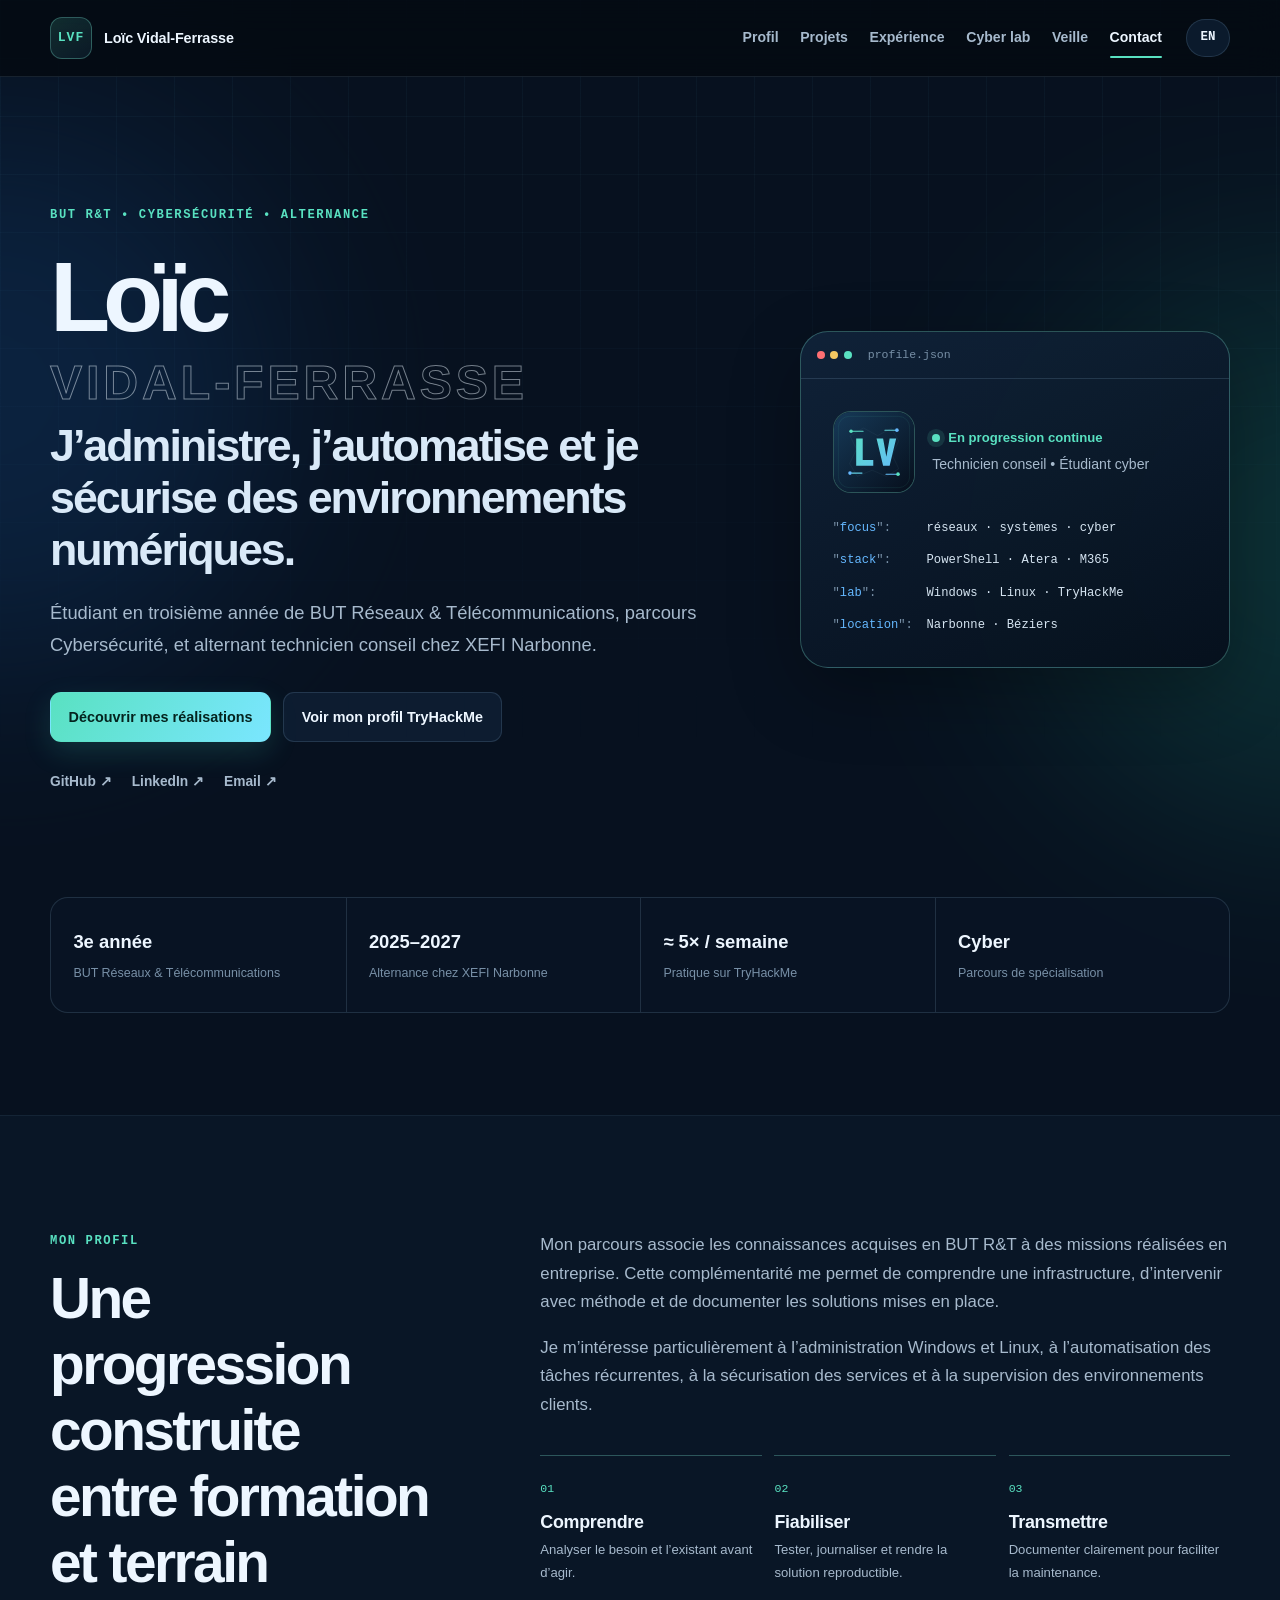
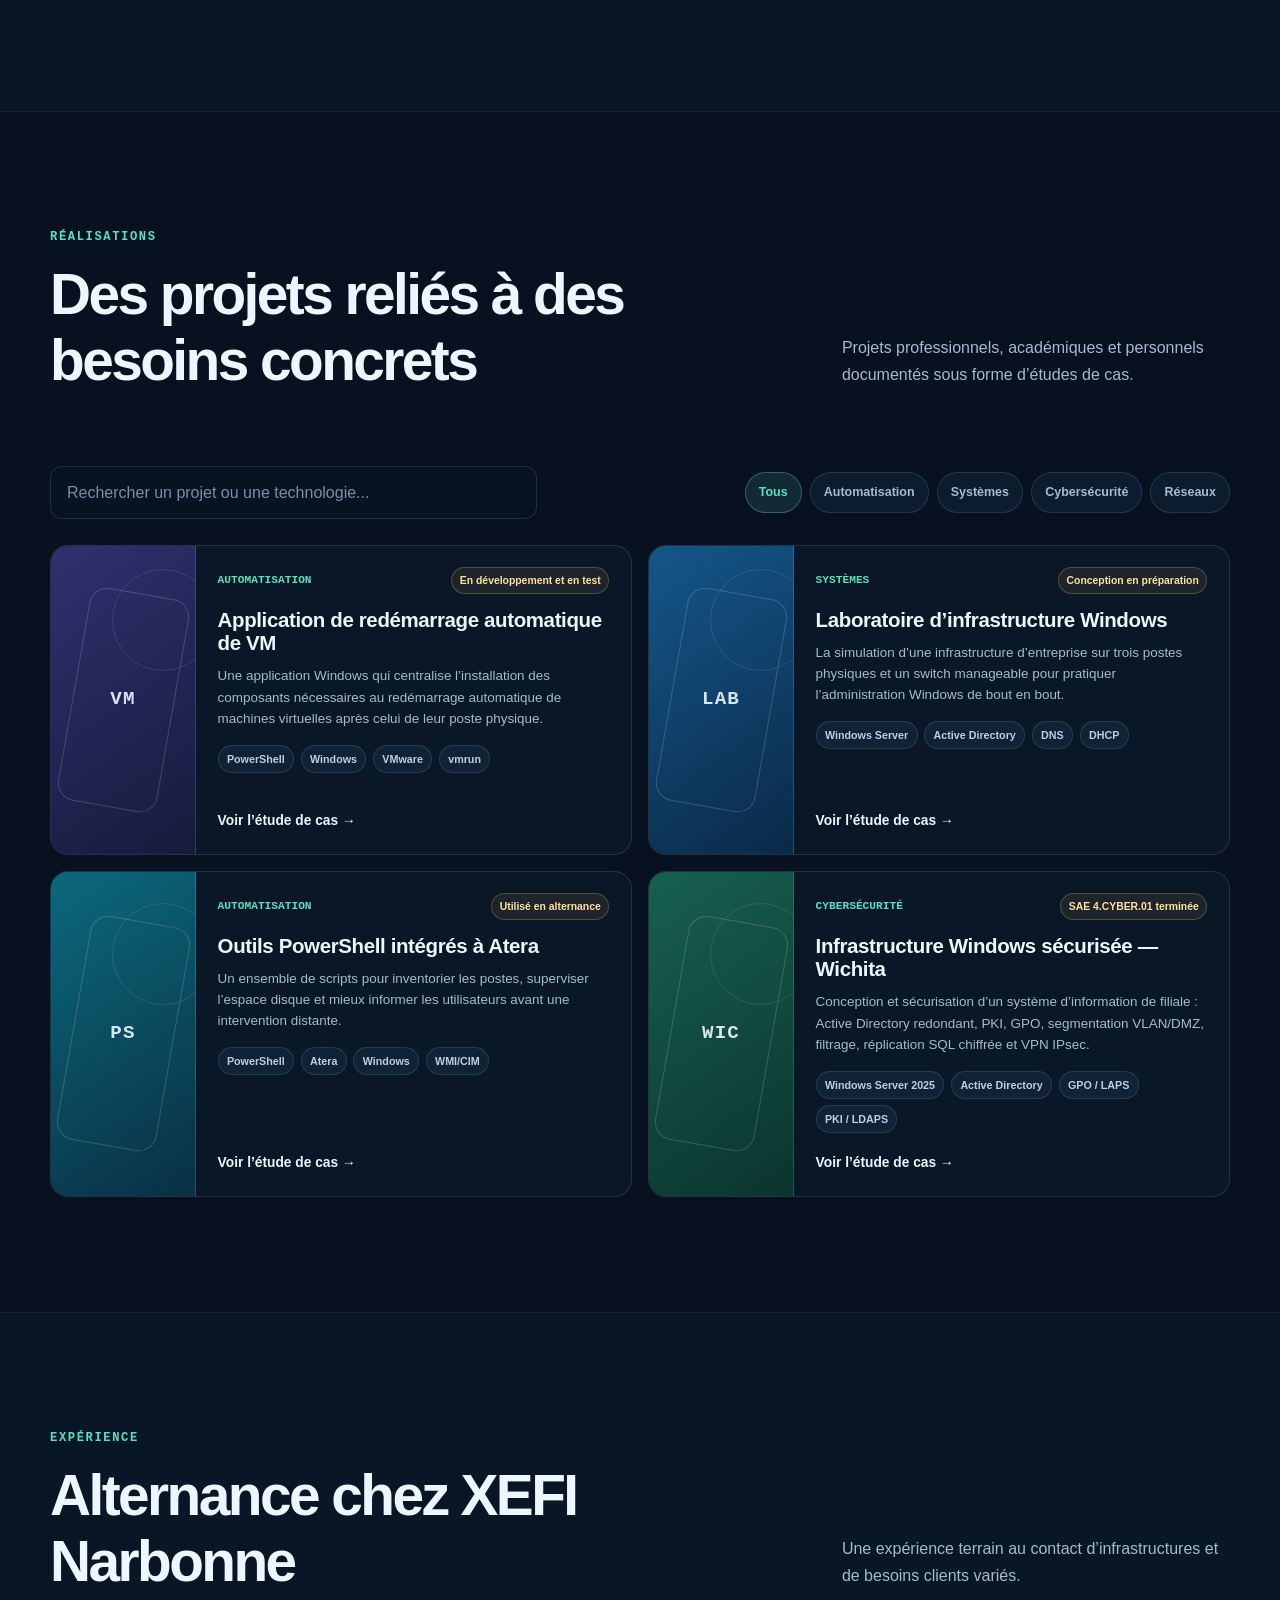
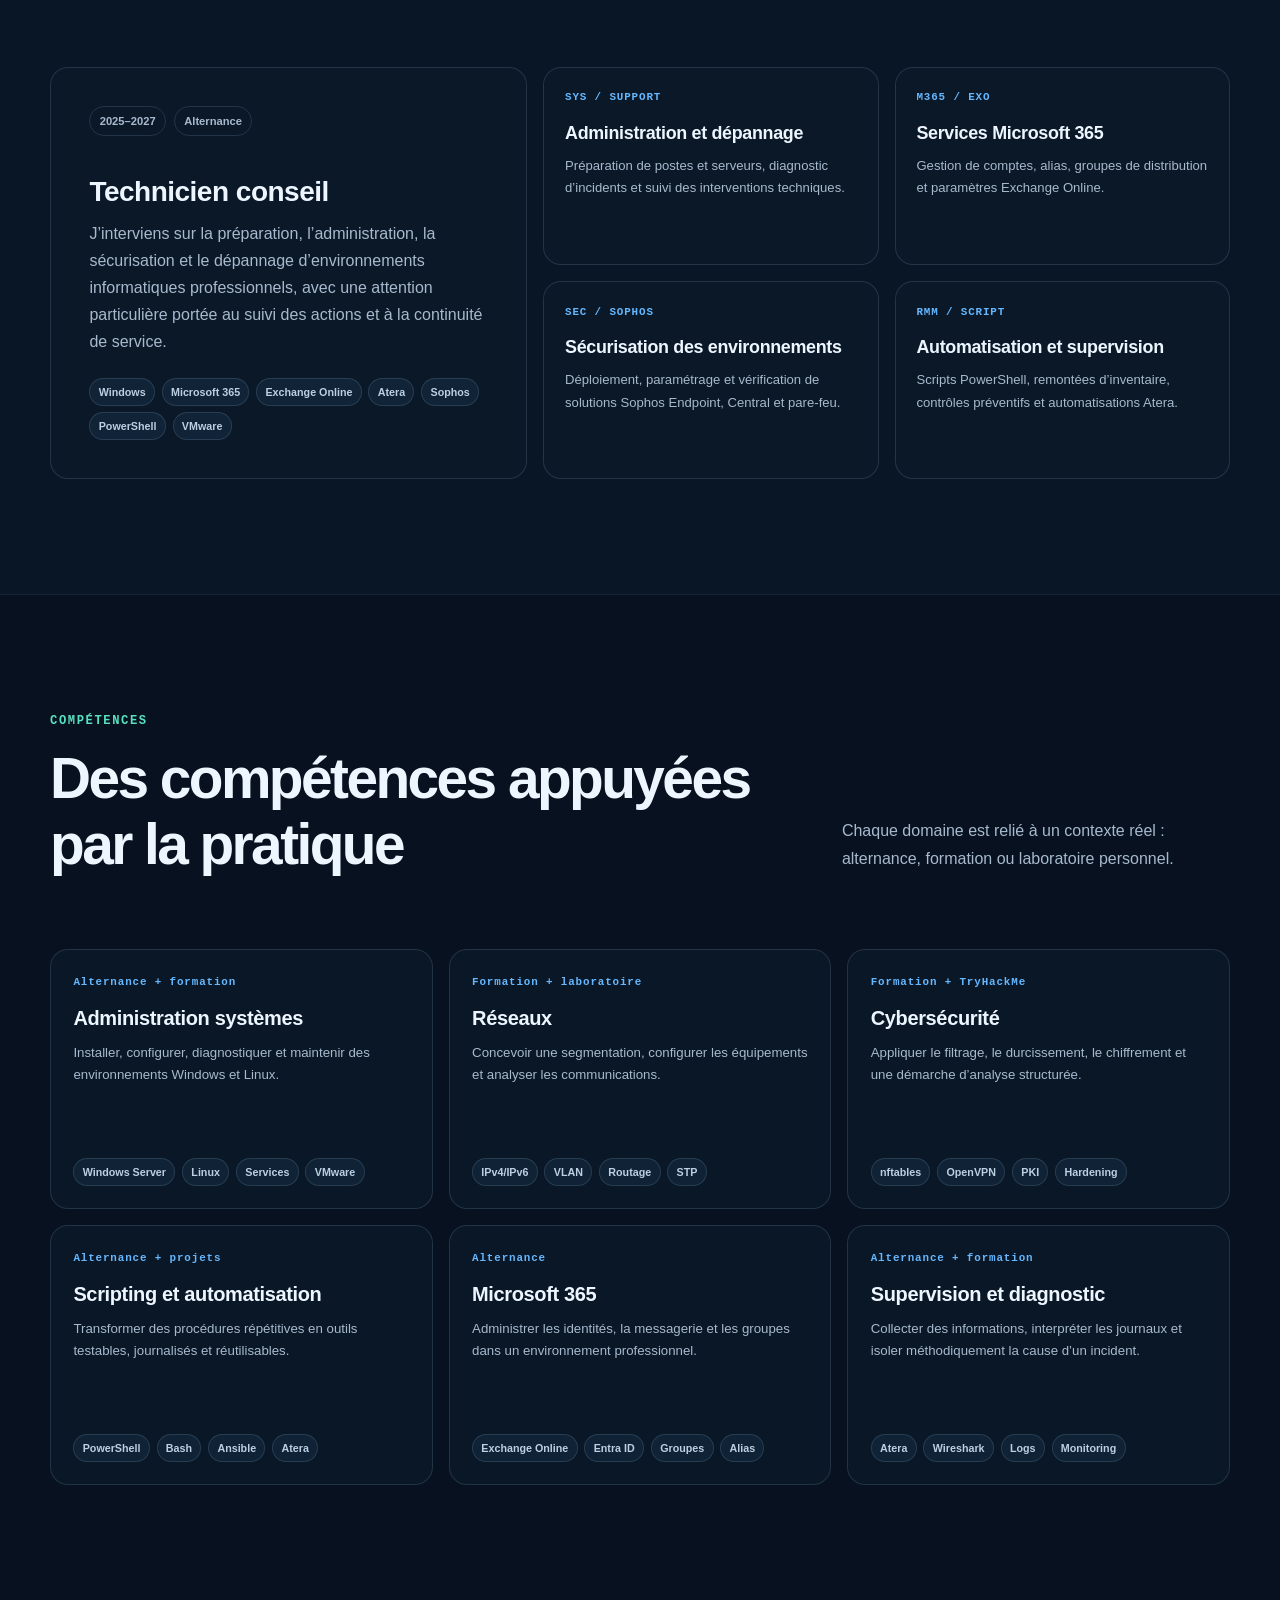
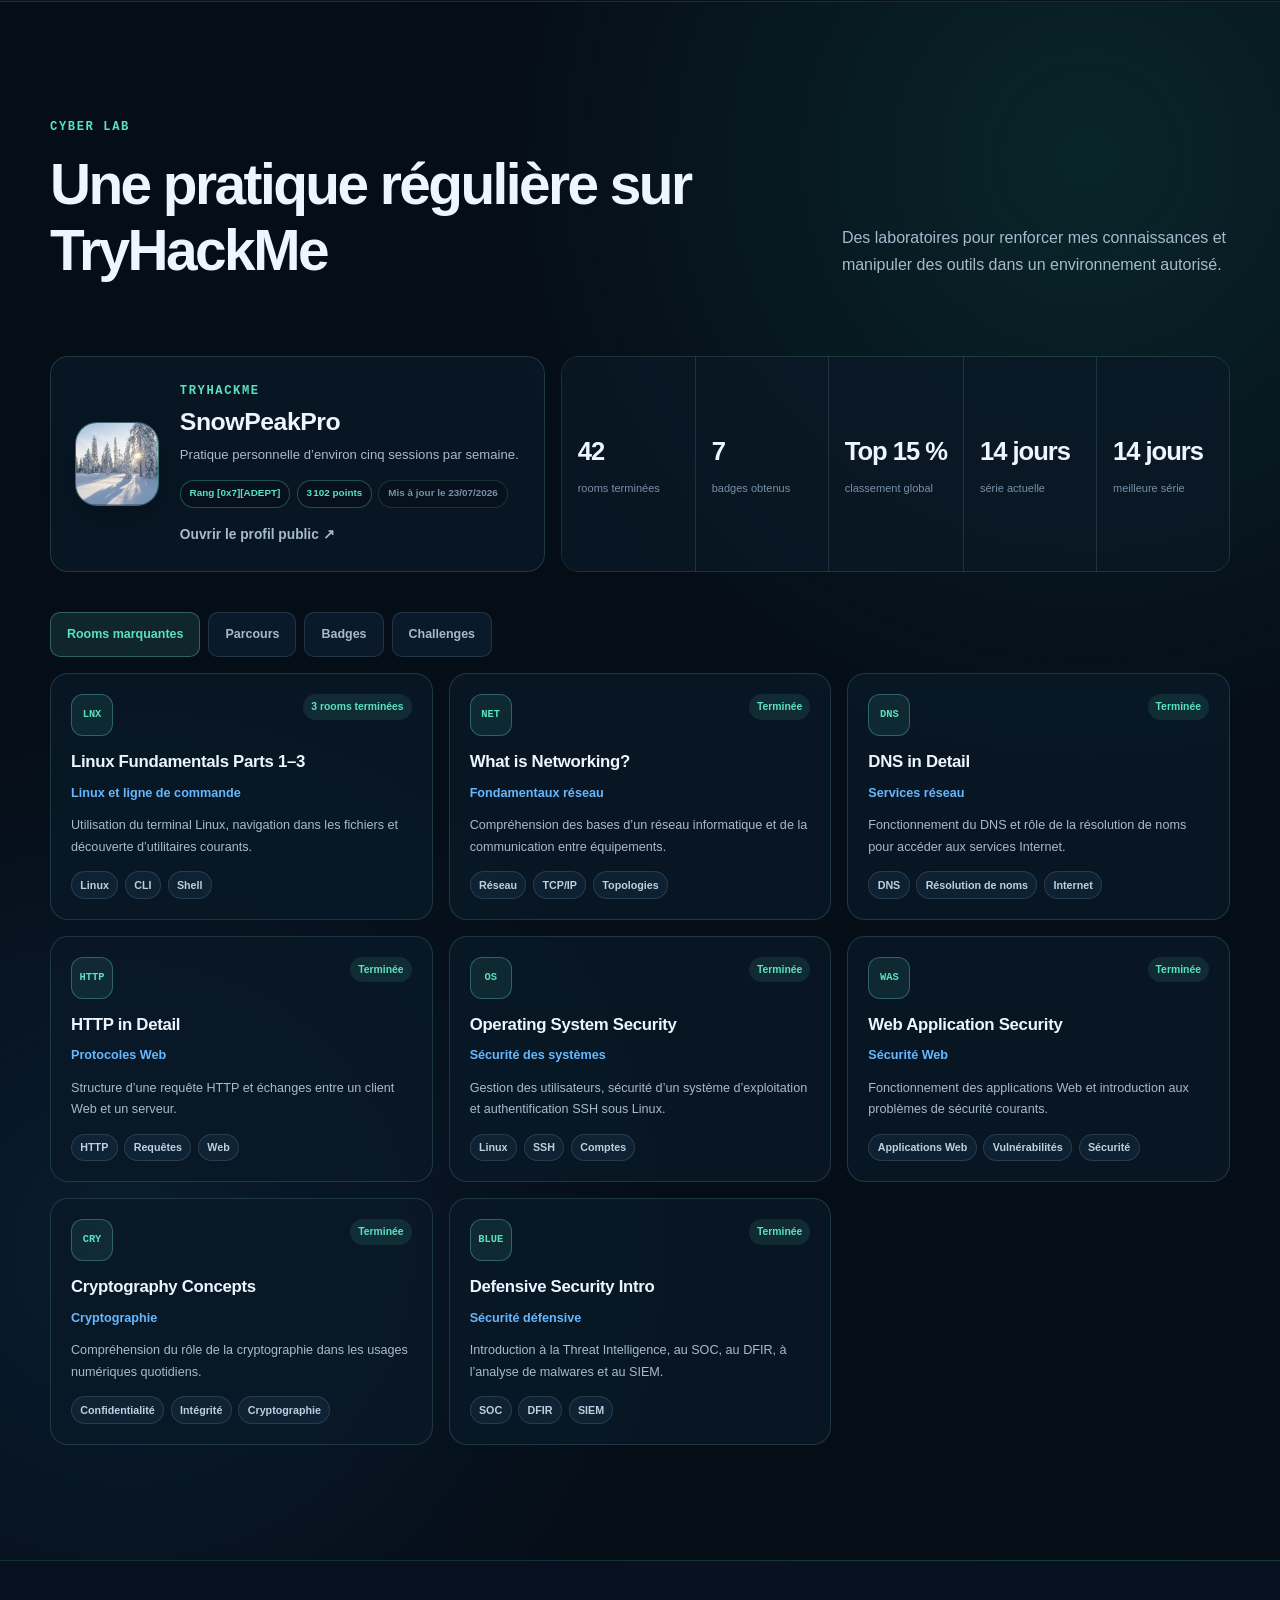
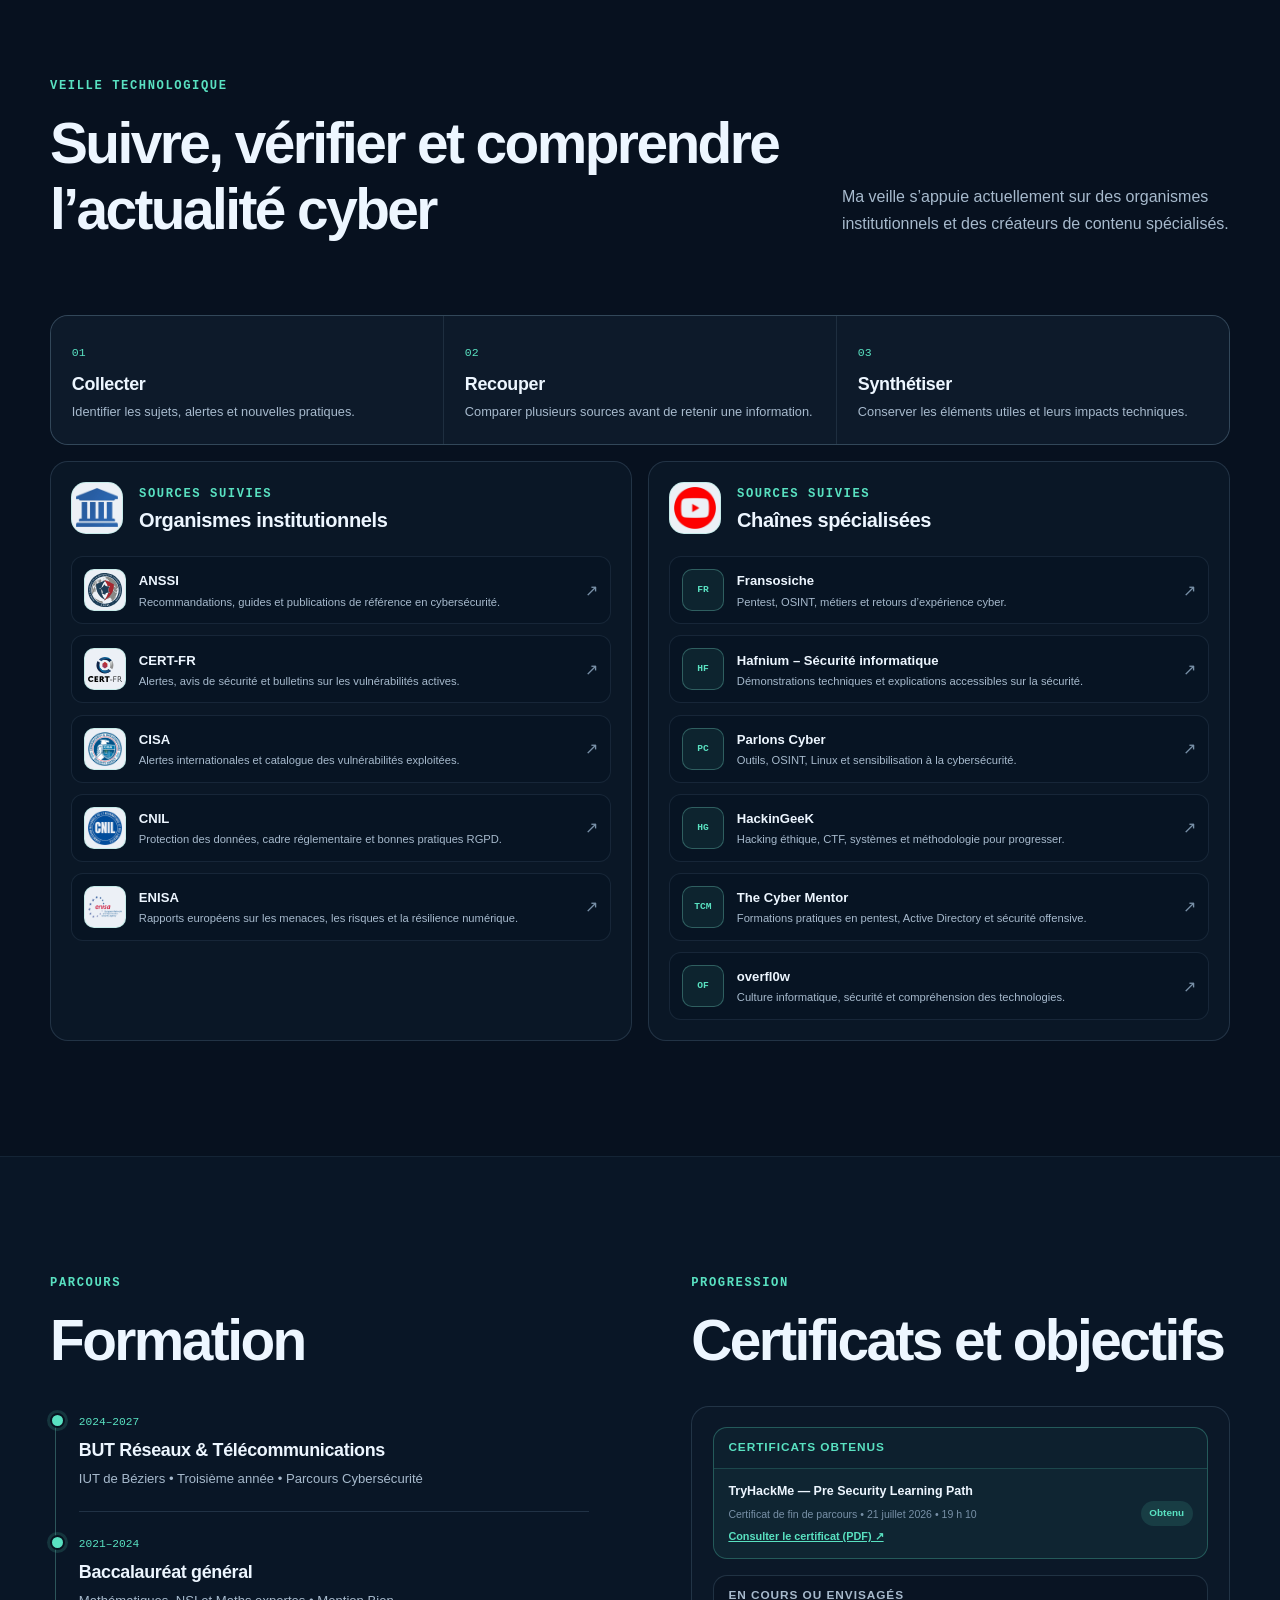
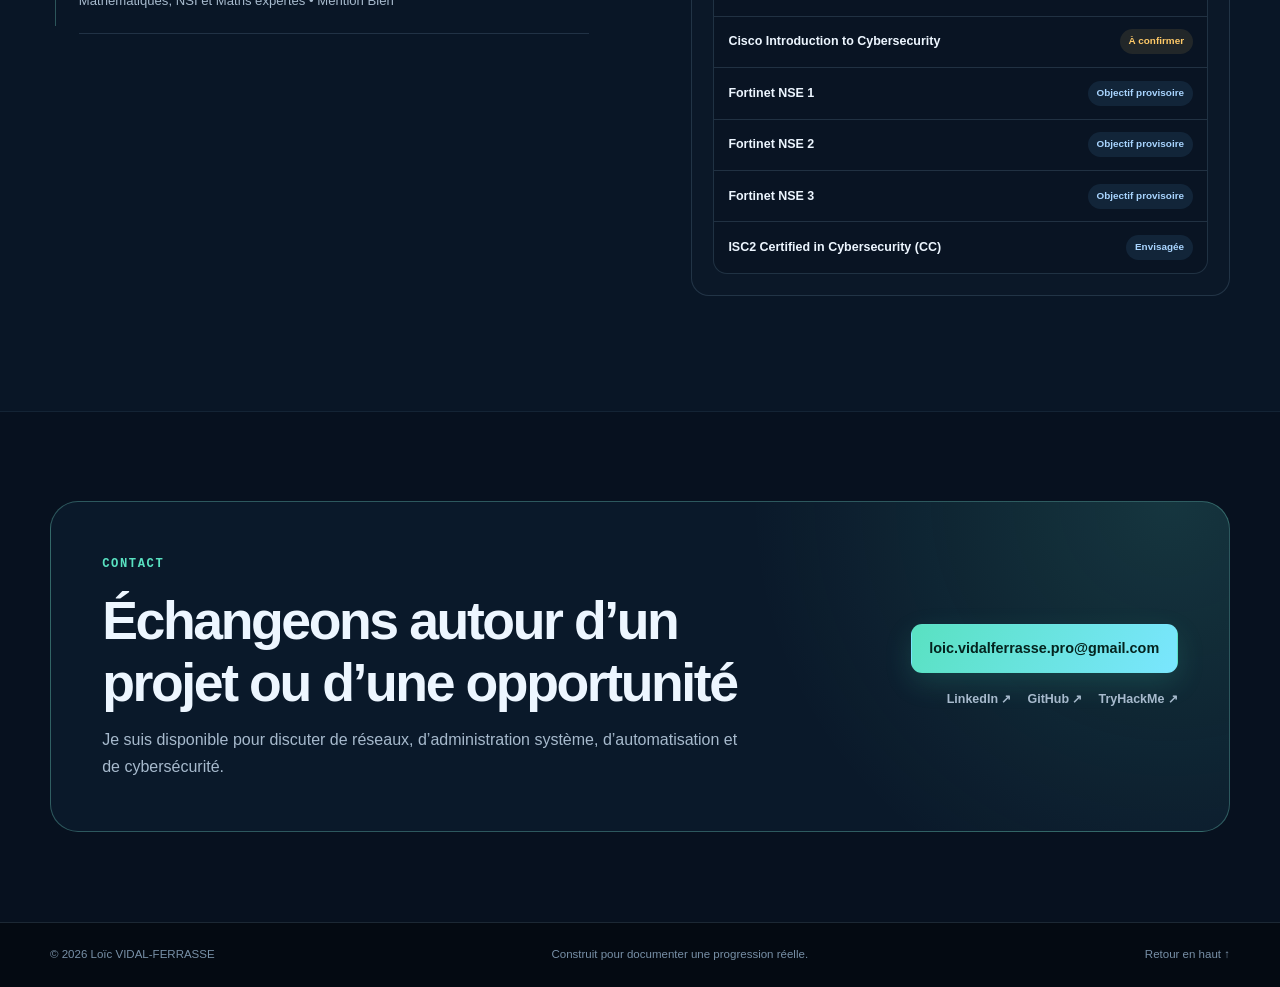
==== commit b5db3bab: "Ajoute les challenges TryHackMe" ====
--- a/index.html
+++ b/index.html
@@ -250,11 +250,13 @@
             <button class="cyber-tab active" type="button" id="tab-rooms" role="tab" aria-selected="true" aria-controls="panel-rooms" data-panel="rooms" data-i18n="thm_tab_rooms">Rooms marquantes</button>
             <button class="cyber-tab" type="button" id="tab-paths" role="tab" aria-selected="false" aria-controls="panel-paths" data-panel="paths" data-i18n="thm_tab_paths">Parcours</button>
             <button class="cyber-tab" type="button" id="tab-badges" role="tab" aria-selected="false" aria-controls="panel-badges" data-panel="badges" data-i18n="thm_tab_badges">Badges</button>
+            <button class="cyber-tab" type="button" id="tab-challenges" role="tab" aria-selected="false" aria-controls="panel-challenges" data-panel="challenges" data-i18n="thm_tab_challenges">Challenges</button>
           </div>
 
           <div id="panel-rooms" class="cyber-panel" role="tabpanel" aria-labelledby="tab-rooms"></div>
           <div id="panel-paths" class="cyber-panel" role="tabpanel" aria-labelledby="tab-paths" hidden></div>
           <div id="panel-badges" class="cyber-panel" role="tabpanel" aria-labelledby="tab-badges" hidden></div>
+          <div id="panel-challenges" class="cyber-panel" role="tabpanel" aria-labelledby="tab-challenges" hidden></div>
         </div>
       </section>
 
--- a/style.css
+++ b/style.css
@@ -954,7 +954,9 @@
 .thm-stat,
 .room-card,
 .path-card,
-.badge-card {
+.badge-card,
+.challenge-team-card,
+.challenge-room {
   border: 1px solid rgba(127, 204, 202, 0.18);
   background: rgba(10, 25, 39, 0.86);
 }
@@ -1130,11 +1132,16 @@
 }
 
 .badge-visual img {
-  width: 100%;
-  height: 100%;
-  padding: 0.3rem;
+  width: 58px;
+  height: 68px;
+  max-width: none;
   object-fit: contain;
-  transform: translateY(-2px);
+}
+
+.badge-visual img[src$="cyber-ready.webp"],
+.badge-visual img[src$="networking-nerd.webp"],
+.badge-visual img[src$="world-wide-web.webp"] {
+  transform: translateY(-3px);
 }
 
 .badge-card .badge-head {
@@ -1304,6 +1311,322 @@
 
 .badge-card {
   min-height: 180px;
+}
+
+.challenge-dashboard {
+  position: relative;
+  display: grid;
+  grid-template-columns: minmax(0, 1fr) auto;
+  gap: 1.4rem 2rem;
+  overflow: hidden;
+  border: 1px solid rgba(127, 204, 202, 0.22);
+  border-radius: var(--radius);
+  background:
+    radial-gradient(circle at 88% 18%, rgba(89, 225, 193, 0.2), transparent 27%),
+    linear-gradient(135deg, rgba(20, 45, 68, 0.82), rgba(7, 17, 31, 0.94));
+  padding: clamp(1.4rem, 3vw, 2.2rem);
+}
+
+.challenge-dashboard::after {
+  position: absolute;
+  top: -70px;
+  right: -45px;
+  width: 260px;
+  height: 260px;
+  border: 1px solid rgba(89, 225, 193, 0.12);
+  border-radius: 50%;
+  box-shadow:
+    0 0 0 32px rgba(89, 225, 193, 0.025),
+    0 0 70px rgba(89, 225, 193, 0.12);
+  content: "";
+  pointer-events: none;
+}
+
+.challenge-dashboard-copy,
+.challenge-dashboard-count,
+.challenge-team-summary {
+  position: relative;
+  z-index: 1;
+}
+
+.challenge-dashboard-copy {
+  max-width: 760px;
+}
+
+.challenge-dashboard h3 {
+  margin: 0.35rem 0 0.65rem;
+  font-size: clamp(1.8rem, 4vw, 3rem);
+}
+
+.challenge-dashboard-copy > p:not(.card-label) {
+  max-width: 680px;
+  margin-bottom: 0;
+  color: var(--text-muted);
+  font-size: 0.84rem;
+}
+
+.challenge-progress-row {
+  display: grid;
+  grid-template-columns: minmax(160px, 1fr) auto auto;
+  align-items: center;
+  gap: 0.55rem;
+  max-width: 690px;
+  margin-top: 1.25rem;
+}
+
+.challenge-progress-track {
+  height: 9px;
+  overflow: hidden;
+  border-radius: 999px;
+  background: rgba(155, 199, 231, 0.13);
+}
+
+.challenge-progress-track span {
+  display: block;
+  height: 100%;
+  border-radius: inherit;
+  background: linear-gradient(90deg, #ff5d78, var(--accent));
+  box-shadow: 0 0 18px rgba(89, 225, 193, 0.36);
+}
+
+.challenge-progress-row strong {
+  color: var(--text);
+  font-size: 1.35rem;
+}
+
+.challenge-progress-row > span {
+  color: var(--text-faint);
+  font-size: 0.7rem;
+  font-weight: 700;
+}
+
+.challenge-dashboard-count {
+  display: grid;
+  min-width: 150px;
+  align-content: center;
+  justify-items: start;
+  border-left: 1px solid rgba(127, 204, 202, 0.18);
+  padding-left: 2rem;
+}
+
+.challenge-dashboard-count strong {
+  color: var(--text);
+  font-size: clamp(2.3rem, 6vw, 4.5rem);
+  line-height: 0.9;
+}
+
+.challenge-dashboard-count span {
+  max-width: 130px;
+  margin-top: 0.55rem;
+  color: var(--text-muted);
+  font-size: 0.7rem;
+  font-weight: 750;
+}
+
+.challenge-team-summary {
+  display: grid;
+  grid-column: 1 / -1;
+  grid-template-columns: repeat(3, minmax(0, 1fr));
+  gap: 0.75rem;
+}
+
+.challenge-team-summary-item {
+  --team-color: var(--accent);
+  display: flex;
+  align-items: baseline;
+  gap: 0.5rem;
+  border: 1px solid color-mix(in srgb, var(--team-color) 28%, transparent);
+  border-radius: 12px;
+  background: color-mix(in srgb, var(--team-color) 8%, transparent);
+  padding: 0.75rem 0.9rem;
+}
+
+.challenge-team-summary-item--purple {
+  --team-color: #b98cff;
+}
+
+.challenge-team-summary-item--red {
+  --team-color: #ff667f;
+}
+
+.challenge-team-summary-item--blue {
+  --team-color: #65b8ff;
+}
+
+.challenge-team-summary-item strong {
+  color: var(--team-color);
+  font-size: 1.35rem;
+}
+
+.challenge-team-summary-item span {
+  color: var(--text-muted);
+  font-size: 0.68rem;
+  font-weight: 750;
+}
+
+.challenge-team-grid {
+  display: grid;
+  grid-template-columns: repeat(3, minmax(0, 1fr));
+  align-items: start;
+  gap: 1rem;
+  margin-top: 1rem;
+}
+
+.challenge-team-card {
+  --team-color: var(--accent);
+  --team-soft: rgba(89, 225, 193, 0.09);
+  overflow: hidden;
+  border-top: 3px solid var(--team-color);
+  border-radius: var(--radius);
+  padding: 1.2rem;
+}
+
+.challenge-team-card--purple {
+  --team-color: #b98cff;
+  --team-soft: rgba(185, 140, 255, 0.1);
+}
+
+.challenge-team-card--red {
+  --team-color: #ff667f;
+  --team-soft: rgba(255, 102, 127, 0.1);
+}
+
+.challenge-team-card--blue {
+  --team-color: #65b8ff;
+  --team-soft: rgba(101, 184, 255, 0.1);
+}
+
+.challenge-team-head {
+  display: grid;
+  grid-template-columns: 44px minmax(0, 1fr) auto;
+  align-items: center;
+  gap: 0.75rem;
+}
+
+.challenge-team-marker {
+  display: grid;
+  width: 44px;
+  height: 44px;
+  place-items: center;
+  border: 1px solid color-mix(in srgb, var(--team-color) 38%, transparent);
+  border-radius: 13px;
+  background: var(--team-soft);
+  color: var(--team-color);
+  font-family: "SFMono-Regular", Consolas, monospace;
+  font-size: 0.82rem;
+  font-weight: 850;
+}
+
+.challenge-team-head p {
+  margin-bottom: 0.18rem;
+  color: var(--text-faint);
+  font-size: 0.63rem;
+}
+
+.challenge-team-head h3 {
+  font-size: 1.05rem;
+}
+
+.challenge-team-count {
+  display: grid;
+  min-width: 32px;
+  height: 32px;
+  place-items: center;
+  border: 1px solid color-mix(in srgb, var(--team-color) 30%, transparent);
+  border-radius: 999px;
+  color: var(--team-color);
+  font-size: 0.75rem;
+  font-weight: 800;
+}
+
+.challenge-team-empty {
+  margin: 1.2rem 0 0;
+  border: 1px dashed rgba(127, 204, 202, 0.18);
+  border-radius: 12px;
+  padding: 1rem;
+  color: var(--text-faint);
+  font-size: 0.76rem;
+}
+
+.challenge-room {
+  margin-top: 1.2rem;
+  border-color: color-mix(in srgb, var(--team-color) 25%, transparent);
+  border-radius: 14px;
+  background:
+    linear-gradient(145deg, var(--team-soft), transparent 46%),
+    rgba(5, 13, 23, 0.66);
+  padding: 1rem;
+}
+
+.challenge-room-topline {
+  display: flex;
+  align-items: center;
+  justify-content: space-between;
+  gap: 0.75rem;
+}
+
+.challenge-room-label,
+.challenge-room-status {
+  color: var(--text-faint);
+  font-size: 0.59rem;
+  font-weight: 800;
+  letter-spacing: 0.06em;
+  text-transform: uppercase;
+}
+
+.challenge-room-status {
+  border-radius: 999px;
+  background: var(--team-soft);
+  padding: 0.25rem 0.5rem;
+  color: var(--team-color);
+  letter-spacing: 0;
+  text-transform: none;
+}
+
+.challenge-room h4 {
+  margin: 0.8rem 0 0.6rem;
+  color: var(--text);
+  font-size: 1.35rem;
+}
+
+.challenge-room-quote {
+  margin-bottom: 1rem;
+  border-left: 2px solid var(--team-color);
+  padding-left: 0.8rem;
+  color: var(--text-muted);
+  font-size: 0.76rem;
+  font-style: italic;
+}
+
+.challenge-details {
+  display: grid;
+  gap: 0.8rem;
+  margin: 0;
+}
+
+.challenge-details div {
+  border-top: 1px solid rgba(127, 204, 202, 0.12);
+  padding-top: 0.75rem;
+}
+
+.challenge-details dt {
+  margin-bottom: 0.3rem;
+  color: var(--team-color);
+  font-size: 0.62rem;
+  font-weight: 800;
+  letter-spacing: 0.05em;
+  text-transform: uppercase;
+}
+
+.challenge-details dd {
+  margin: 0;
+  color: var(--text-muted);
+  font-size: 0.75rem;
+  line-height: 1.65;
+}
+
+.challenge-room .tag-list {
+  margin-top: 1rem;
 }
 
 .watch-method {
@@ -1949,8 +2272,13 @@
   .project-grid,
   .skill-grid,
   .room-grid,
-  .badge-grid {
+  .badge-grid,
+  .challenge-team-grid {
     grid-template-columns: repeat(2, minmax(0, 1fr));
+  }
+
+  .challenge-team-card--blue {
+    grid-column: 1 / -1;
   }
 
   .project-controls {
@@ -1971,6 +2299,30 @@
 }
 
 @media (max-width: 720px) {
+  .challenge-dashboard {
+    grid-template-columns: 1fr;
+  }
+
+  .challenge-dashboard-count {
+    min-width: 0;
+    border-top: 1px solid rgba(127, 204, 202, 0.18);
+    border-left: 0;
+    padding-top: 1.2rem;
+    padding-left: 0;
+  }
+
+  .challenge-dashboard-count strong {
+    font-size: 2.8rem;
+  }
+
+  .challenge-team-grid {
+    grid-template-columns: 1fr;
+  }
+
+  .challenge-team-card--blue {
+    grid-column: auto;
+  }
+
   .thm-stats {
     grid-template-columns: repeat(2, 1fr);
   }
@@ -2099,6 +2451,18 @@
 }
 
 @media (max-width: 430px) {
+  .challenge-progress-row {
+    grid-template-columns: 1fr auto;
+  }
+
+  .challenge-progress-track {
+    grid-column: 1 / -1;
+  }
+
+  .challenge-team-summary {
+    grid-template-columns: 1fr;
+  }
+
   .thm-stats {
     grid-template-columns: 1fr;
   }
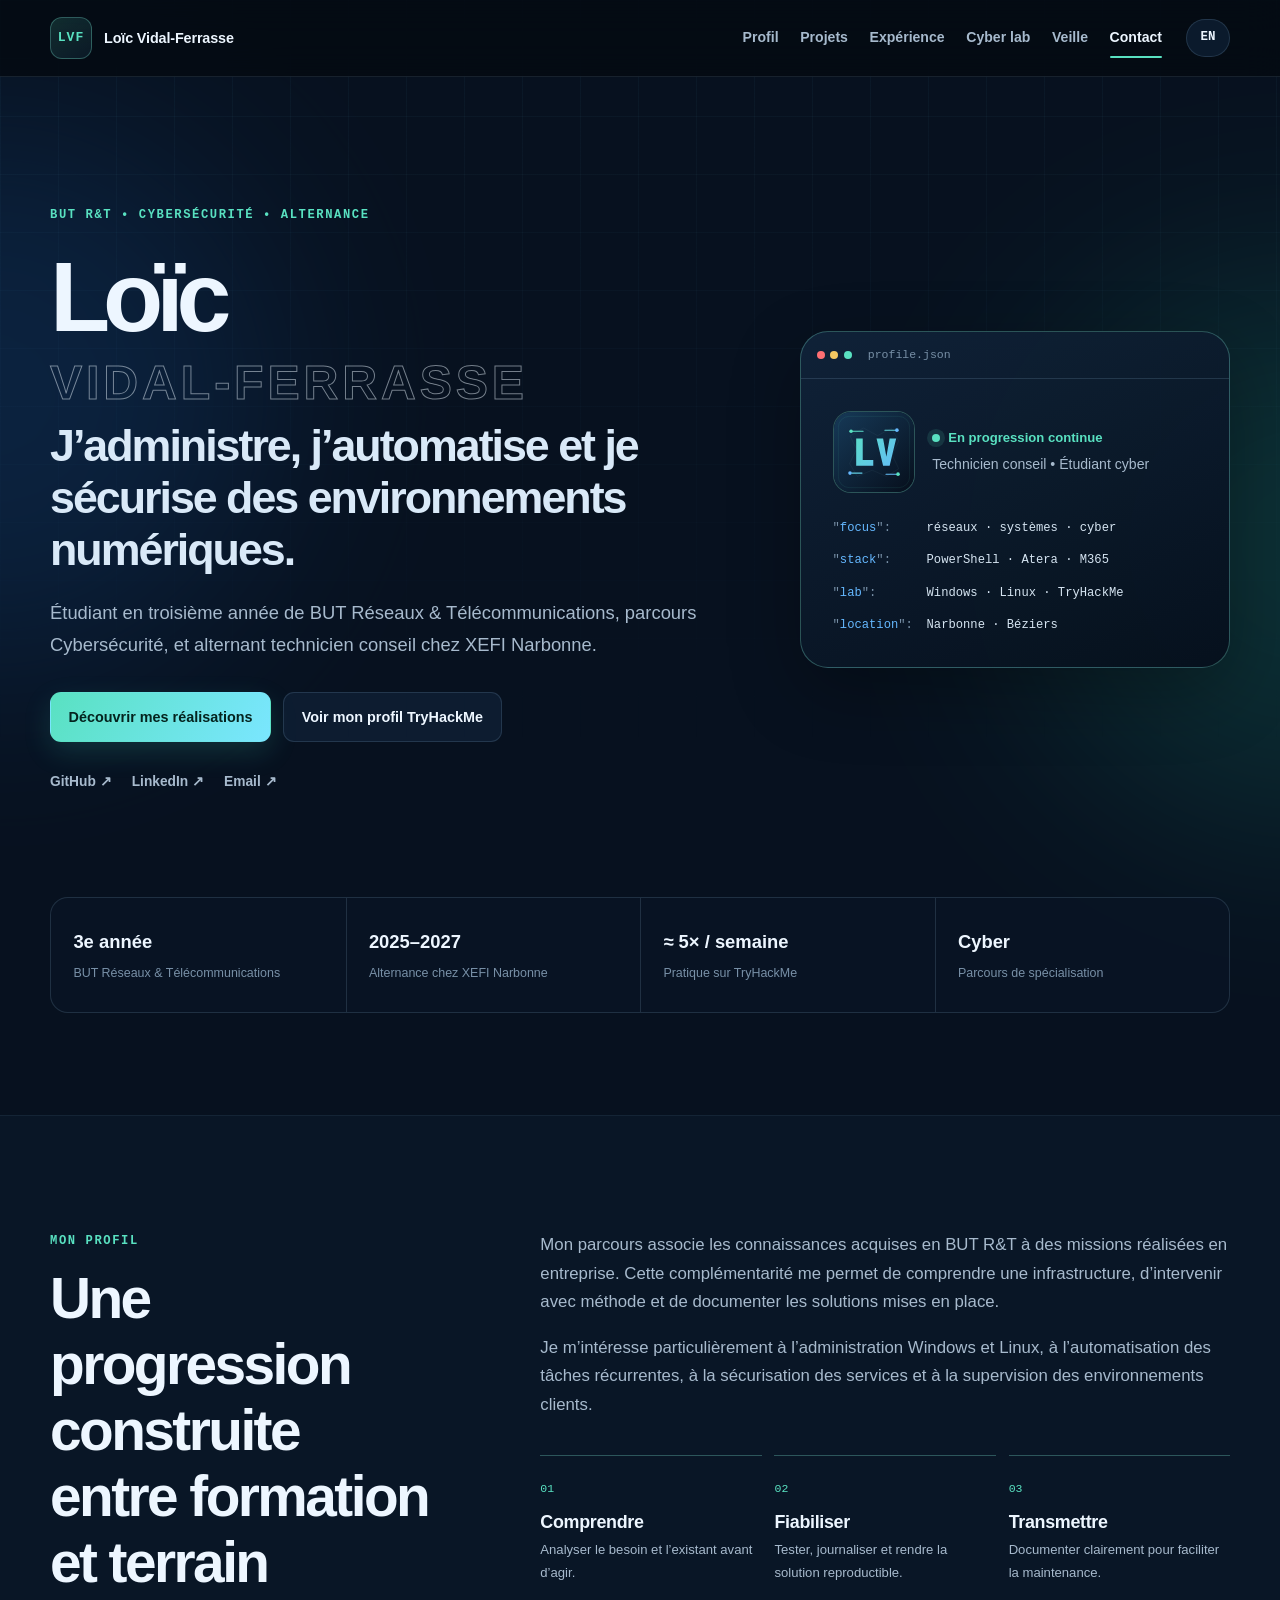
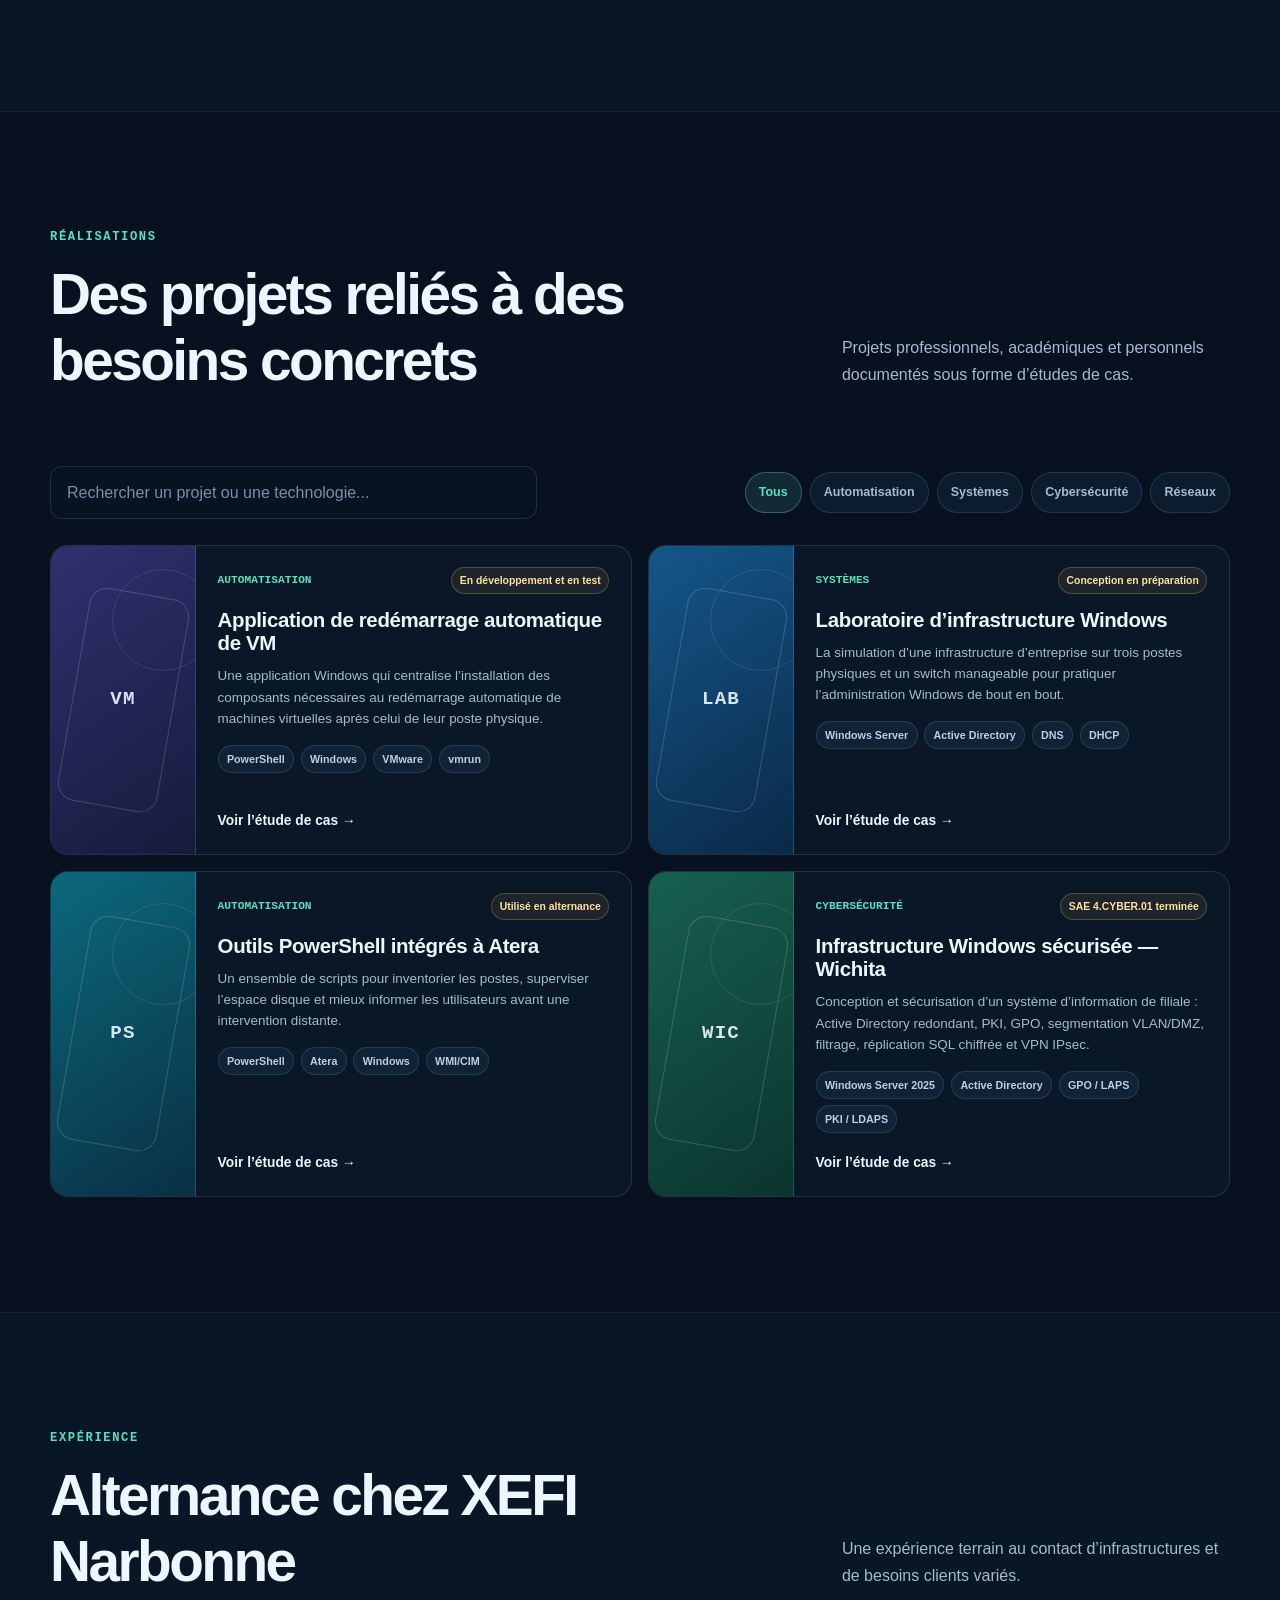
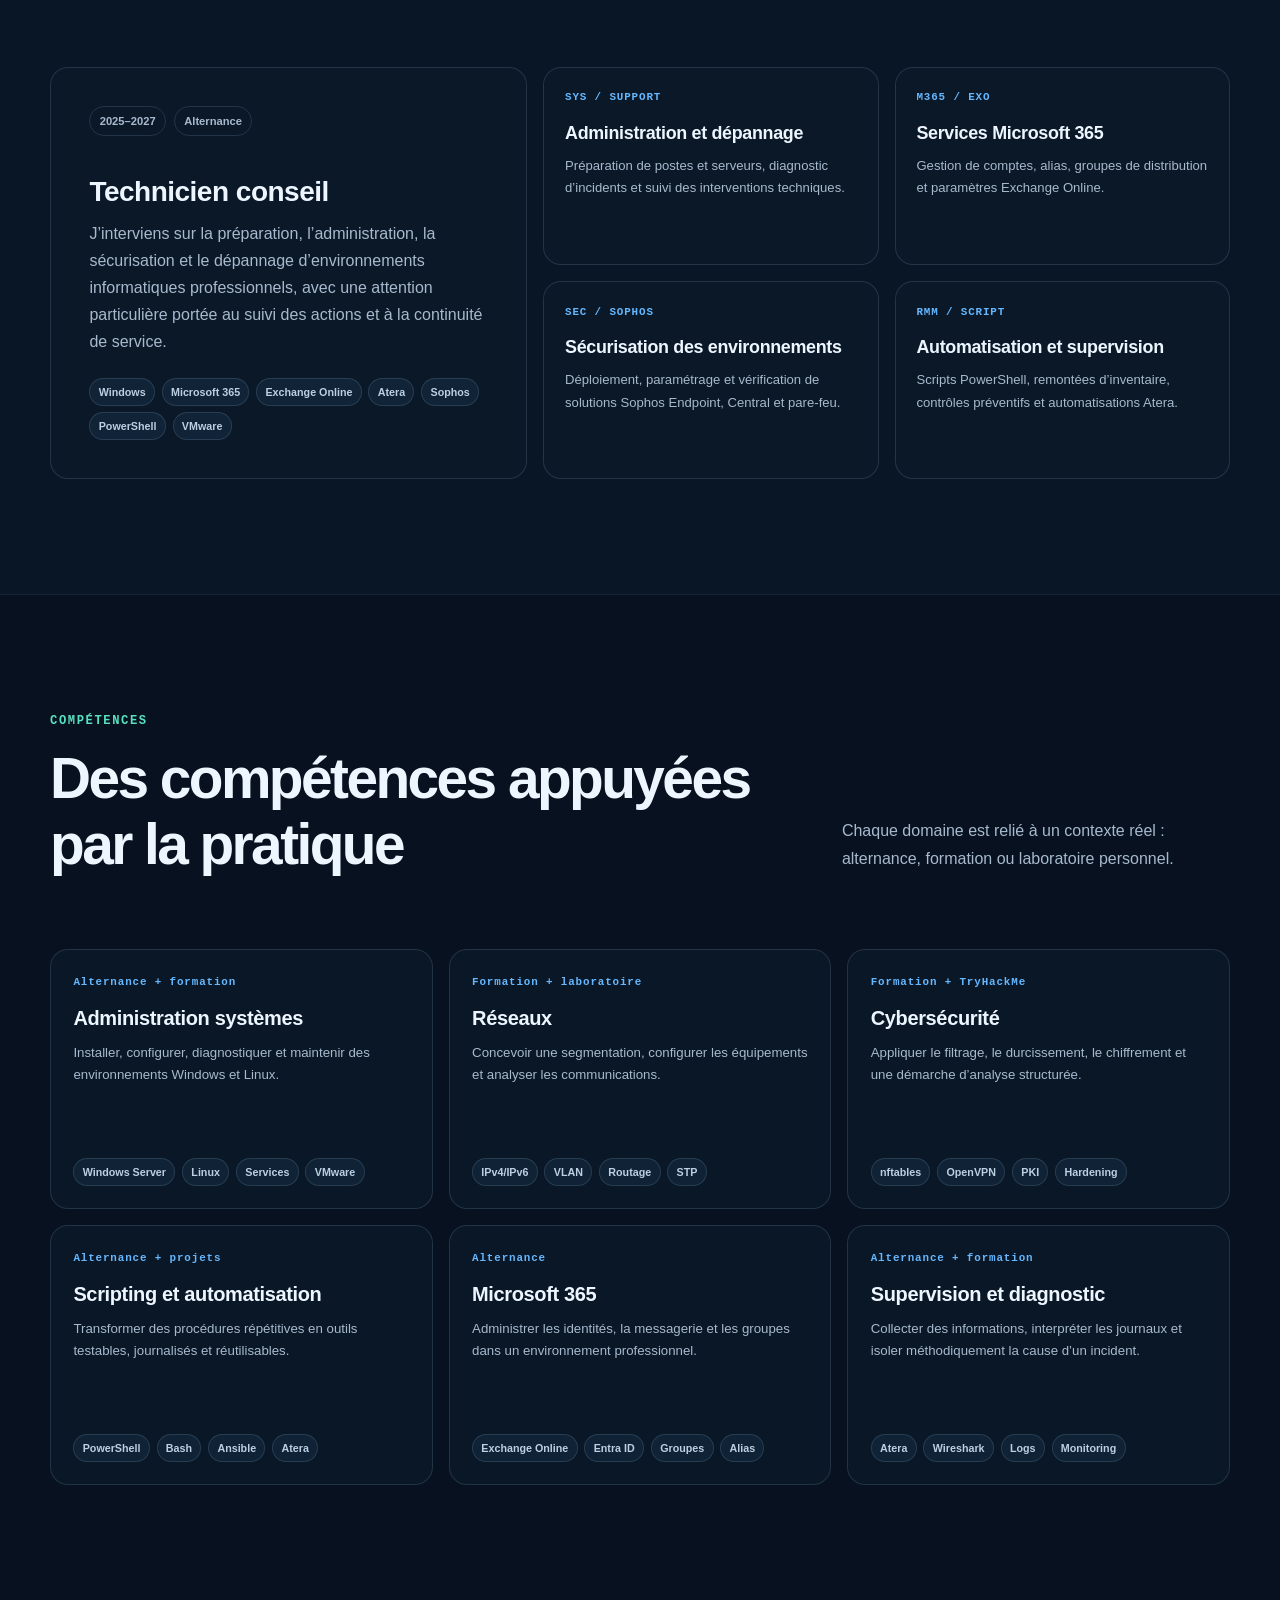
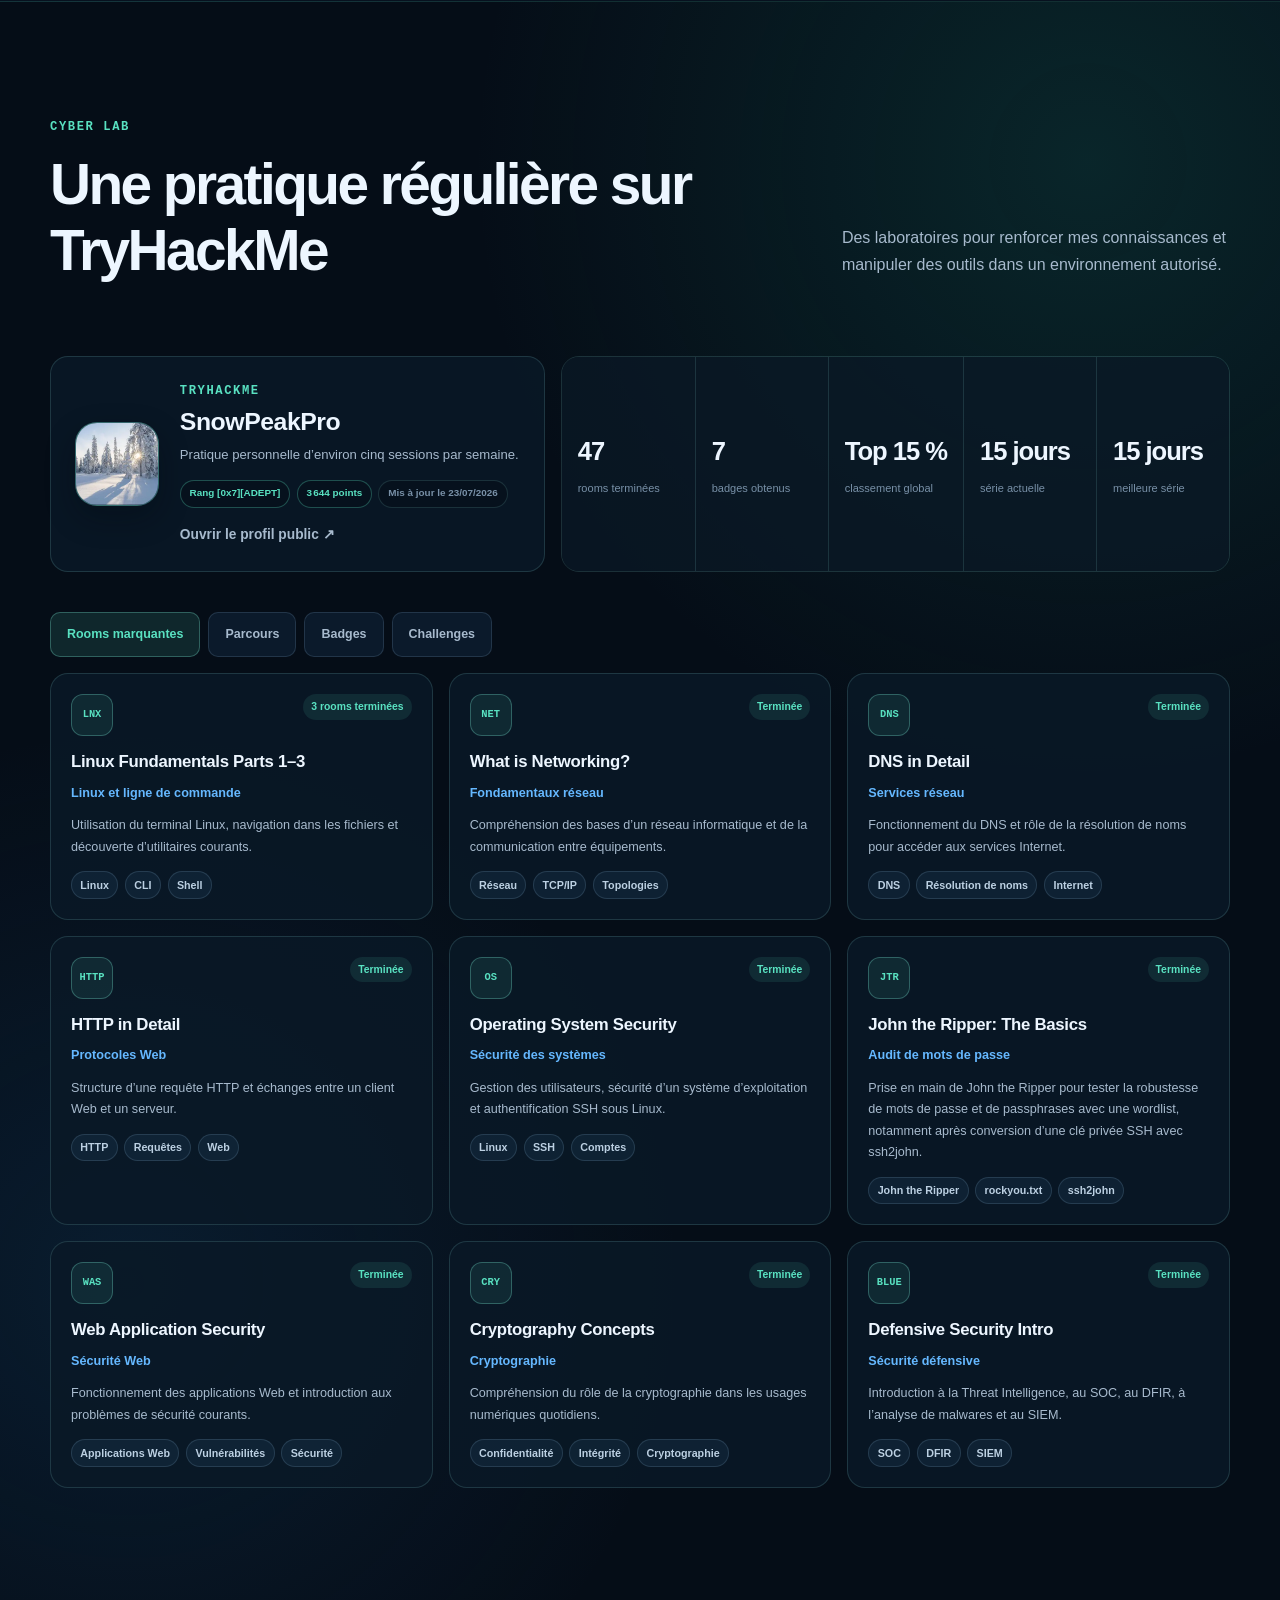
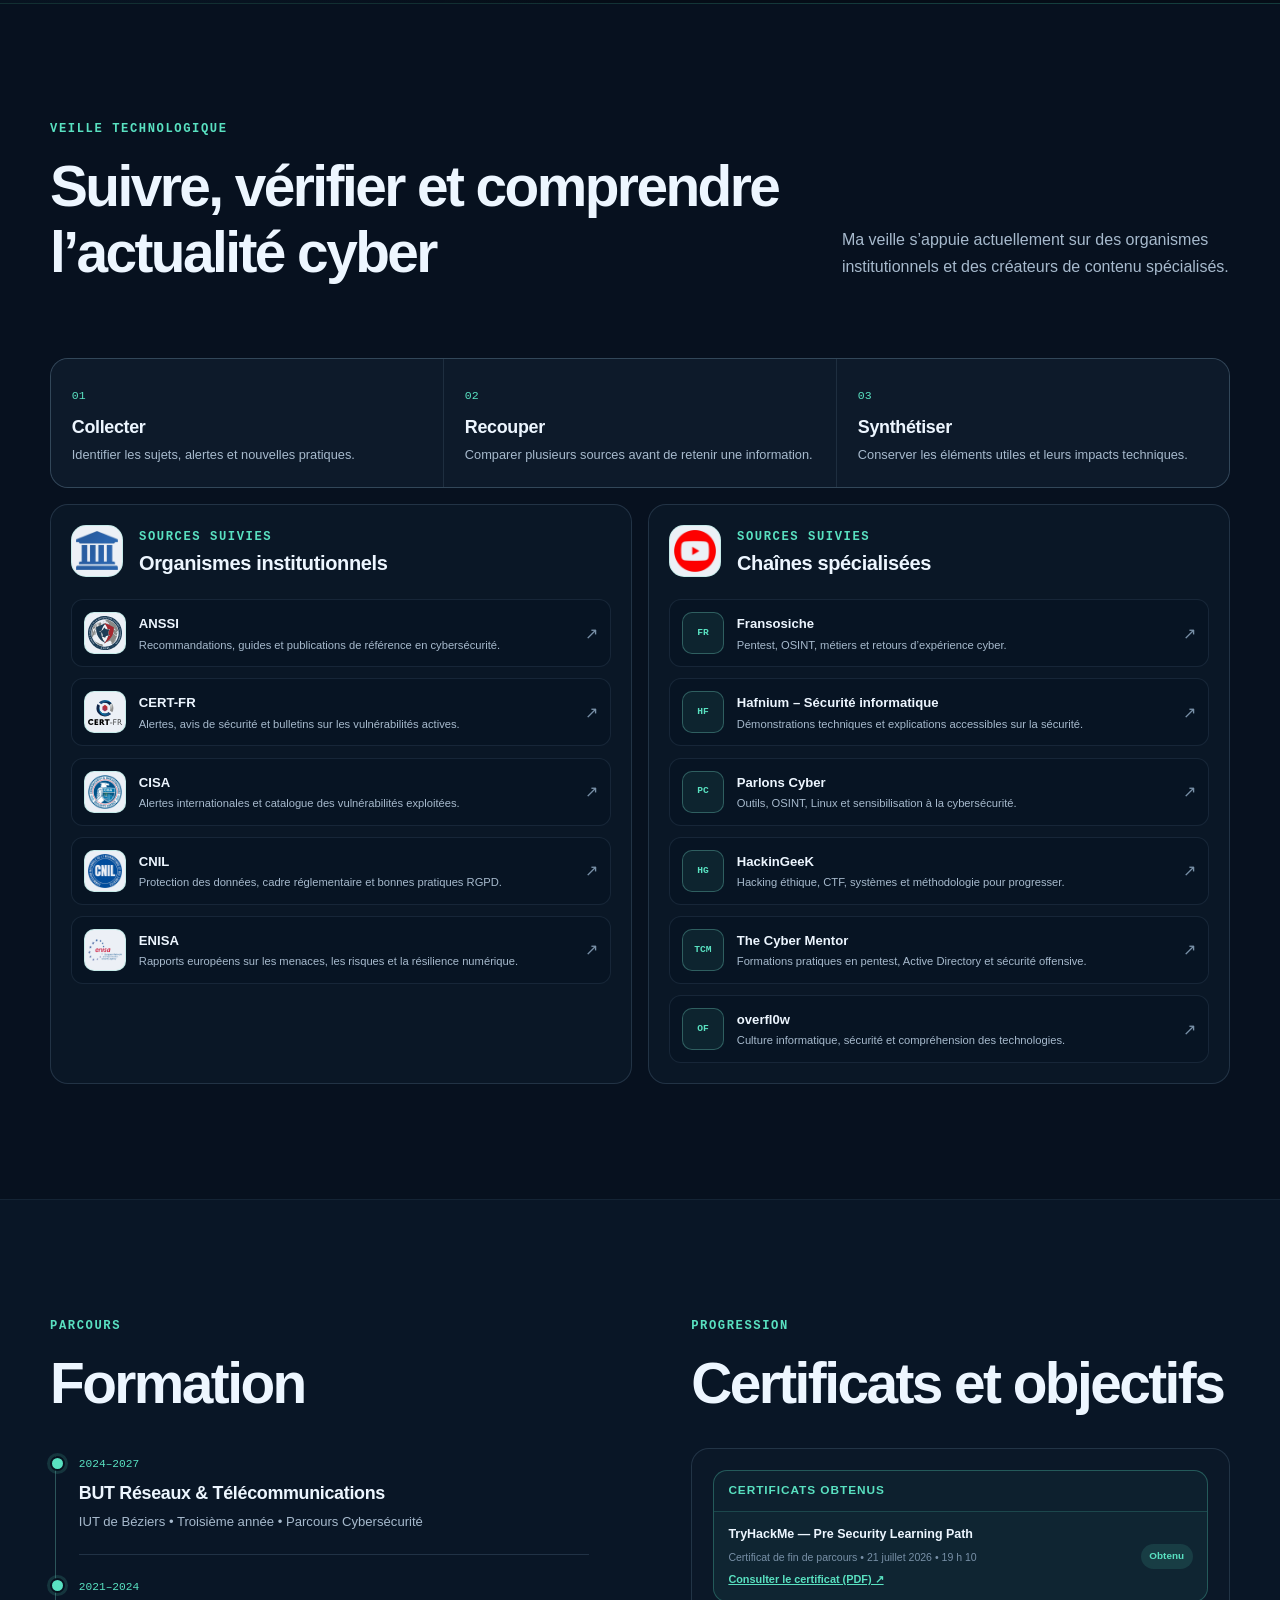
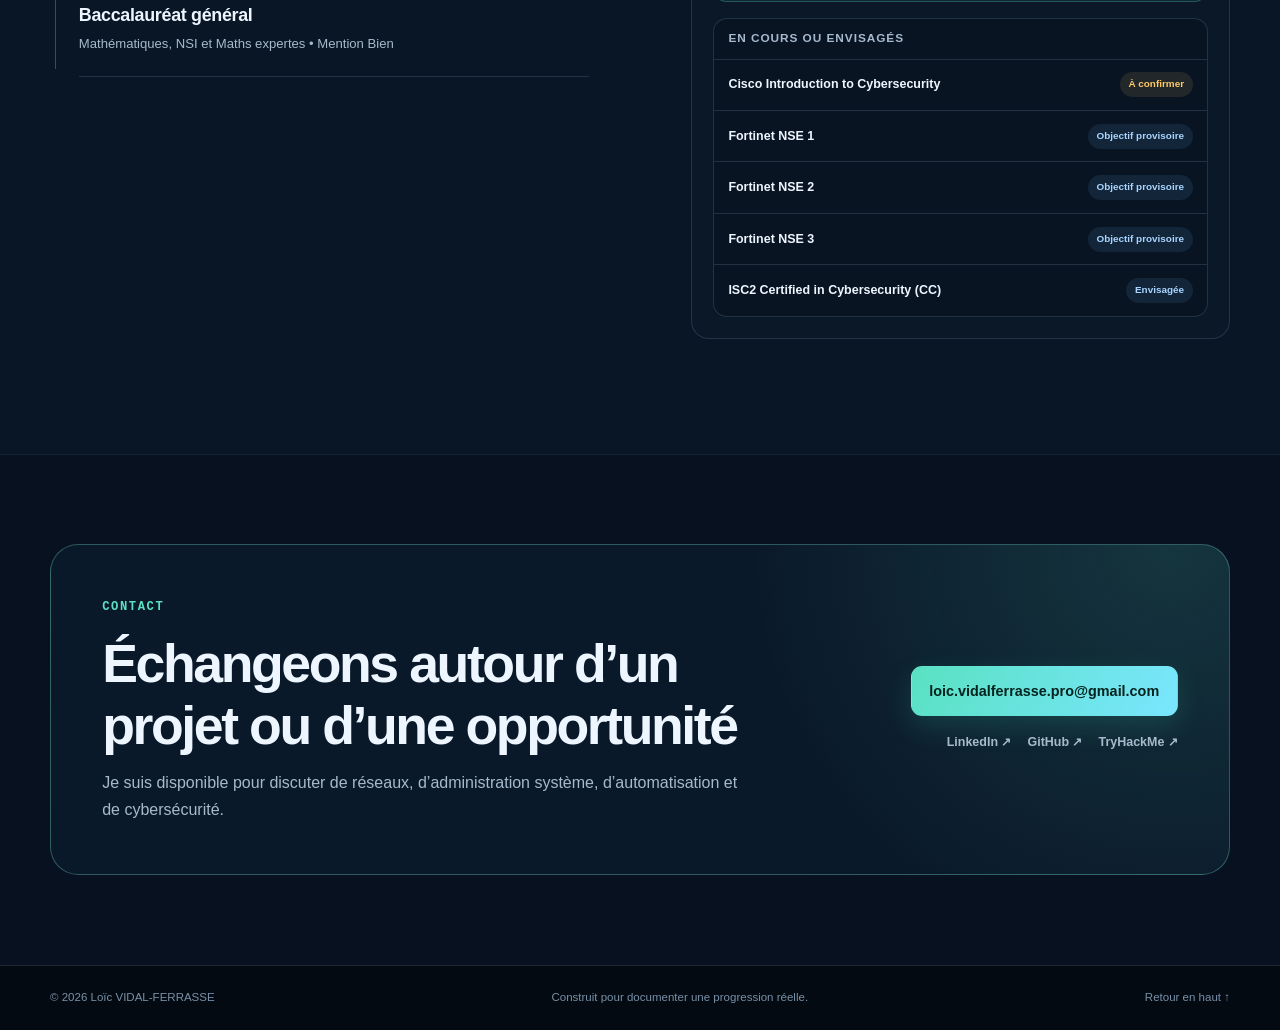
==== commit 121865d9: "Actualise les points TryHackMe" ====
--- a/index.html
+++ b/index.html
@@ -237,7 +237,7 @@
                 <p data-i18n="thm_profile_text">Pratique personnelle d’environ cinq sessions par semaine.</p>
                 <div class="thm-profile-meta">
                   <span id="thm-rank">Rang [0x7][ADEPT]</span>
-                  <span id="thm-points">3 102 points</span>
+                  <span id="thm-points">3 644 points</span>
                   <time id="thm-updated" datetime="2026-07-23">Mis à jour le 23/07/2026</time>
                 </div>
                 <a href="https://tryhackme.com/p/SnowPeakPro" target="_blank" rel="noopener noreferrer" class="text-link" data-i18n="thm_profile_link">Ouvrir le profil public ↗</a>
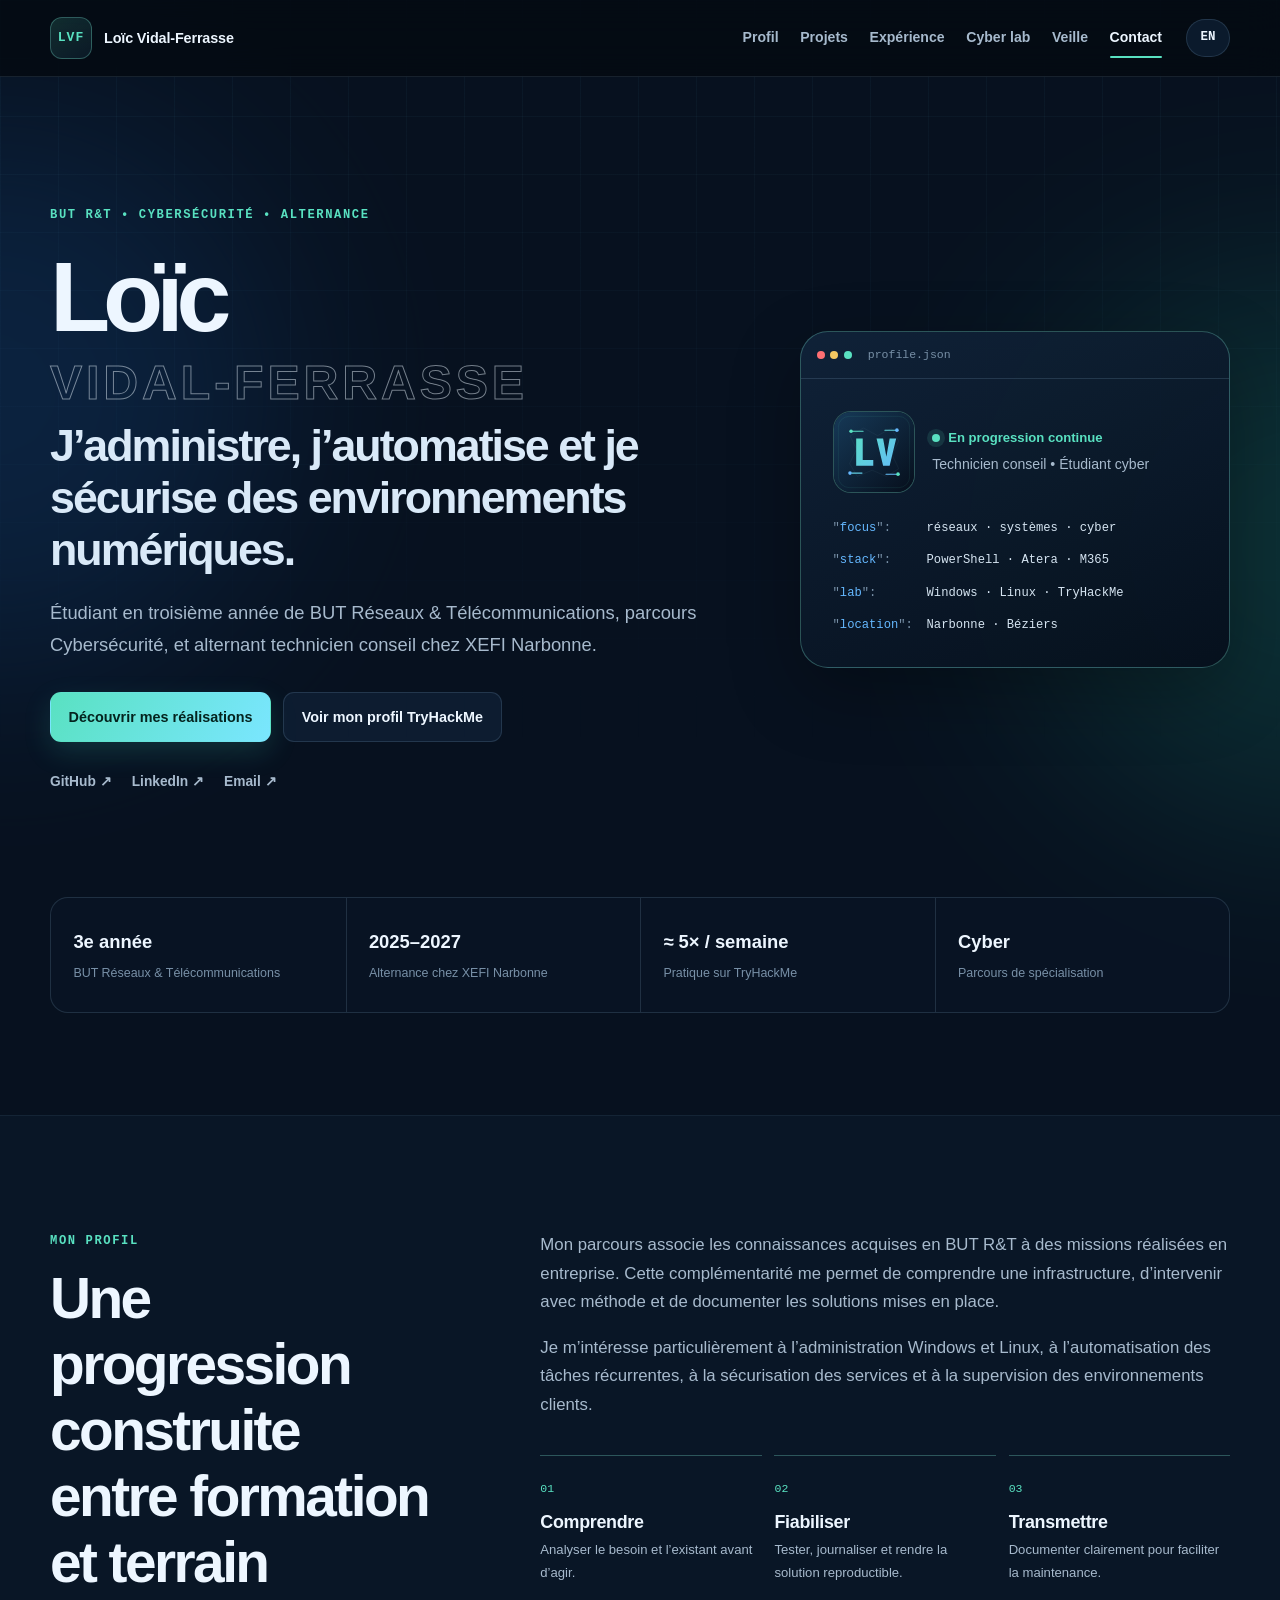
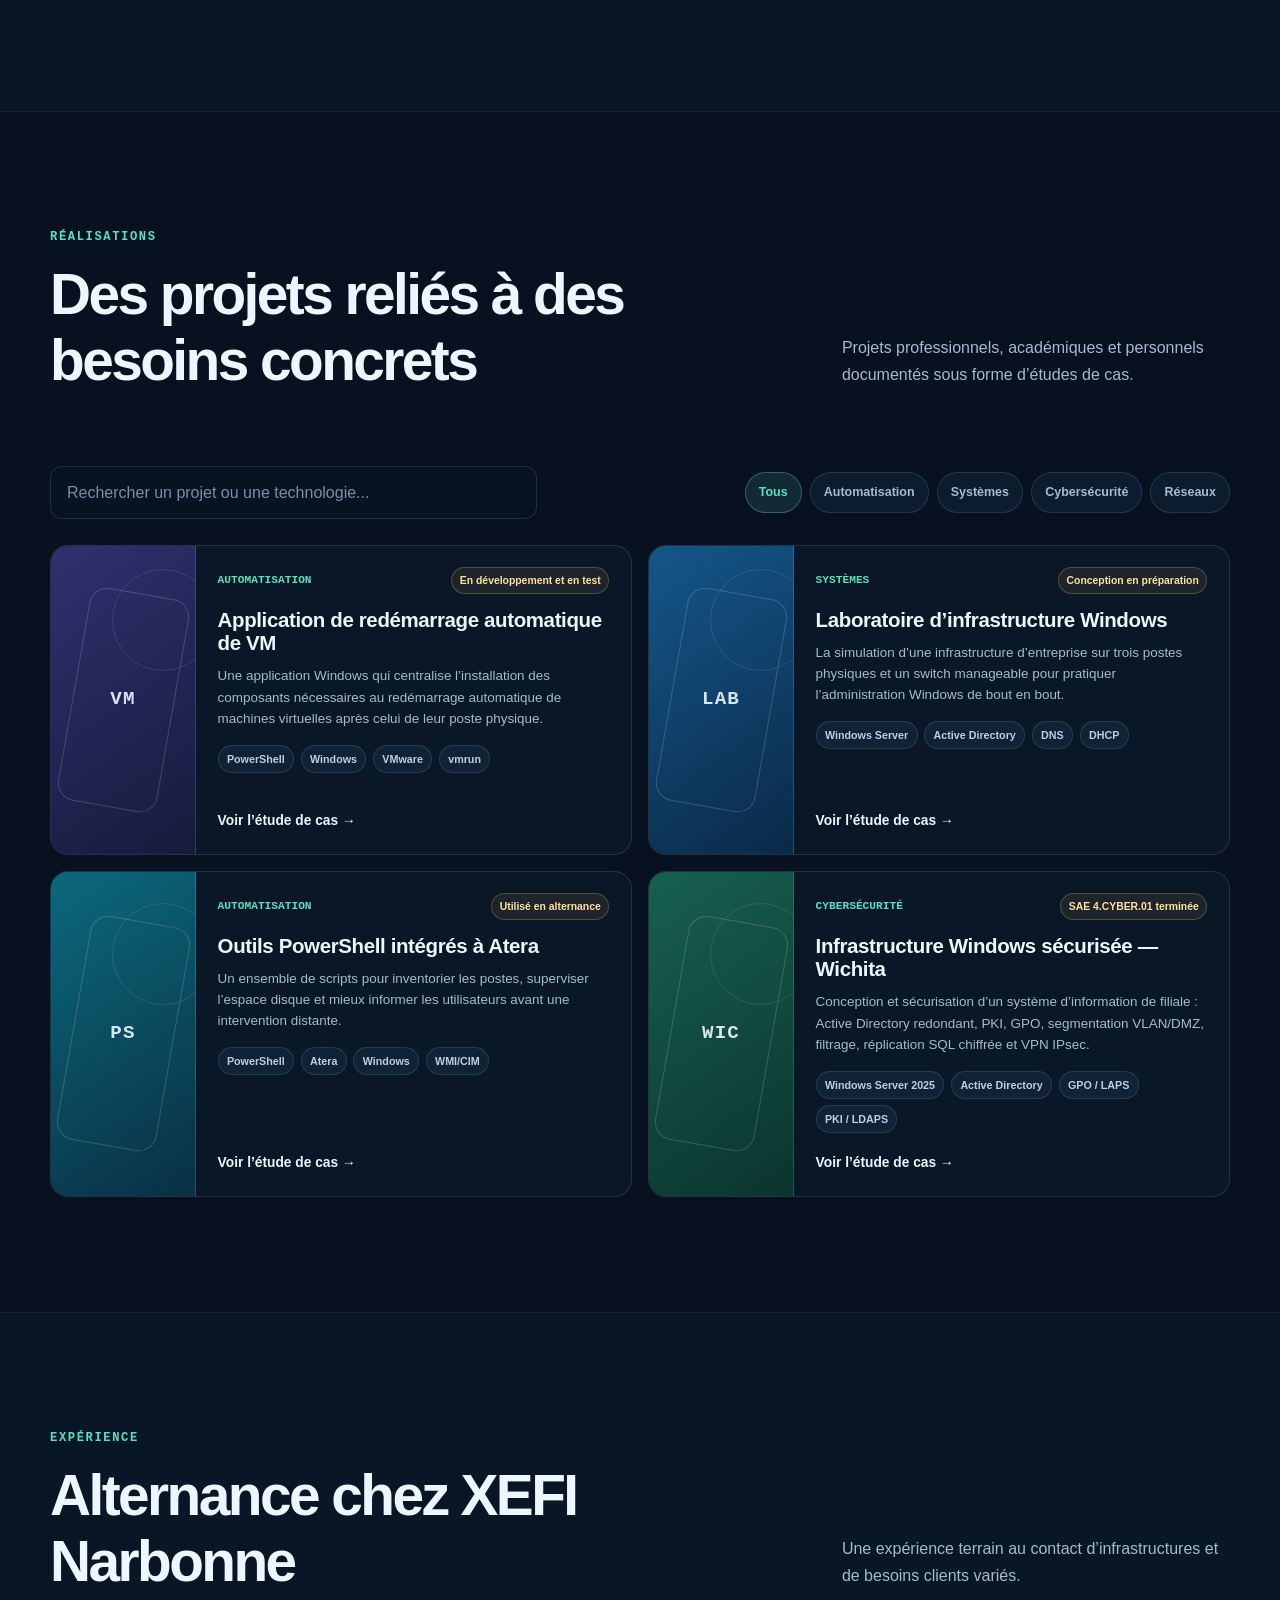
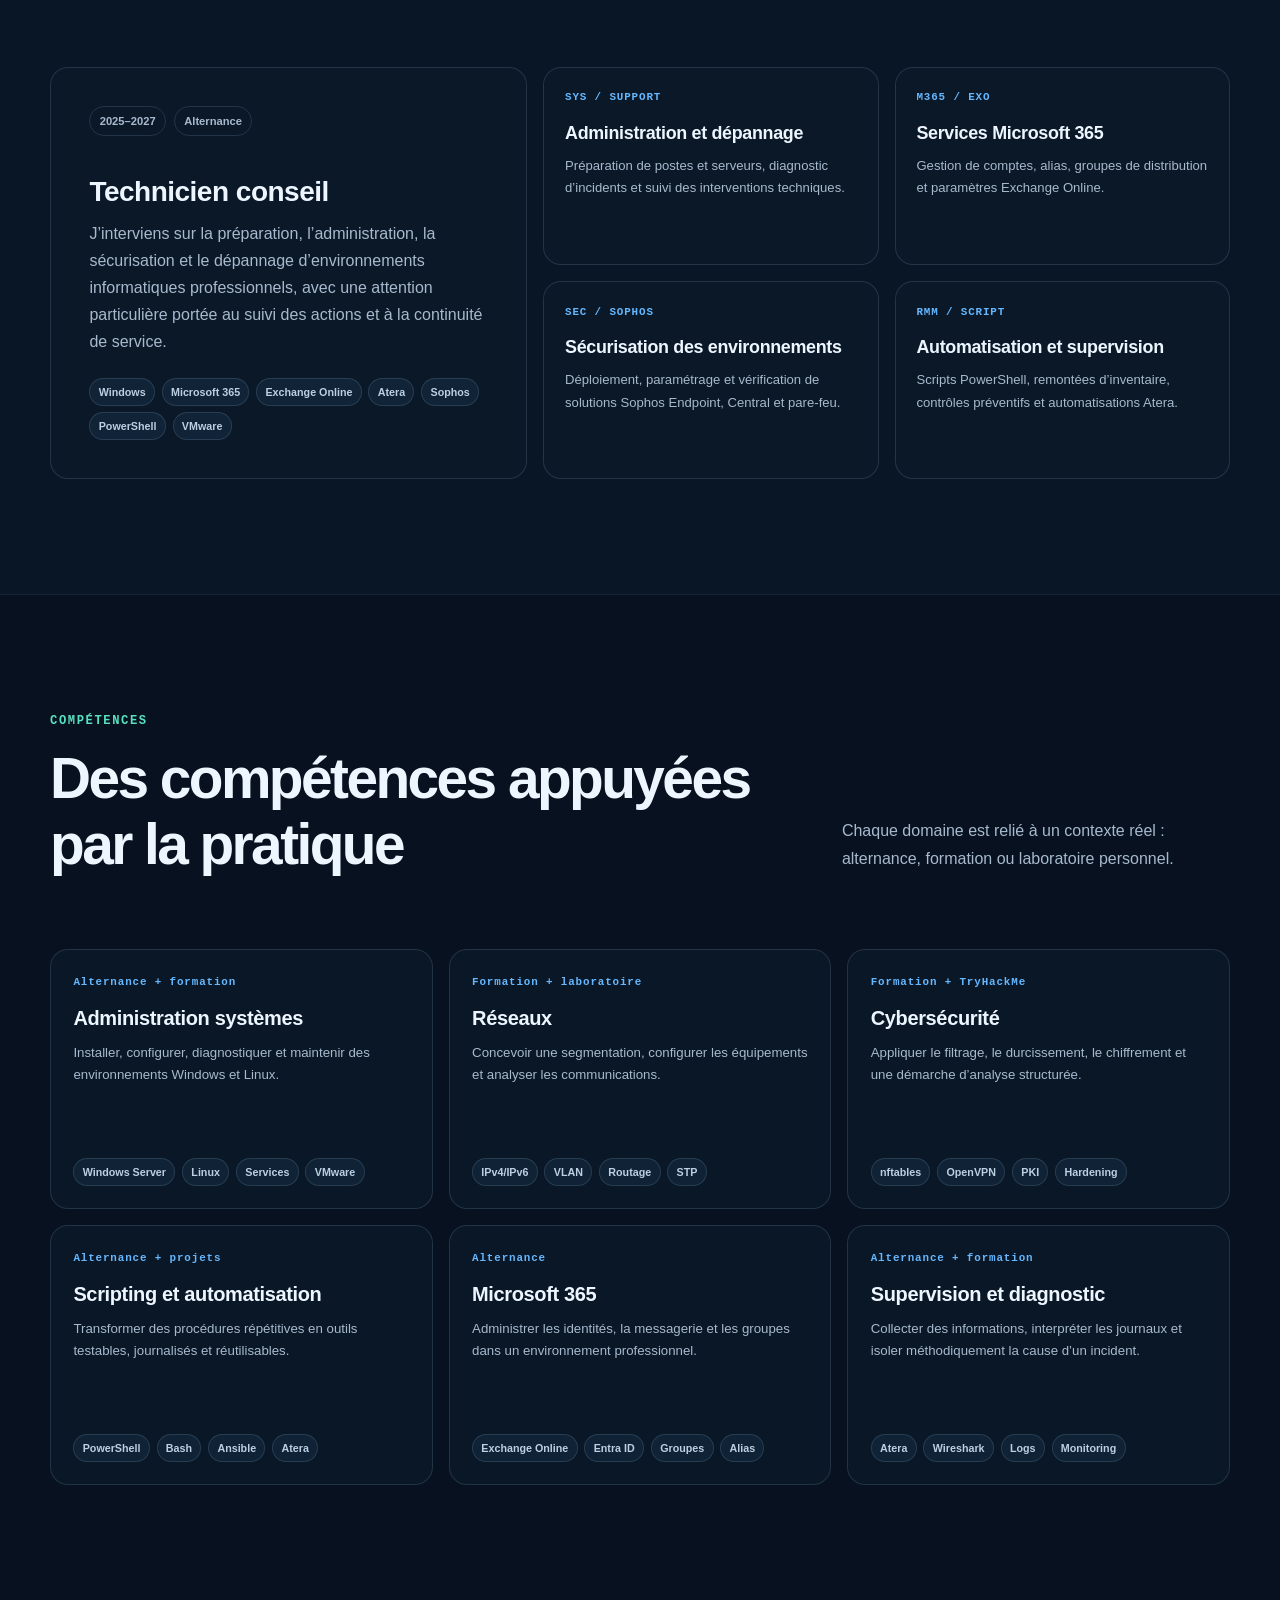
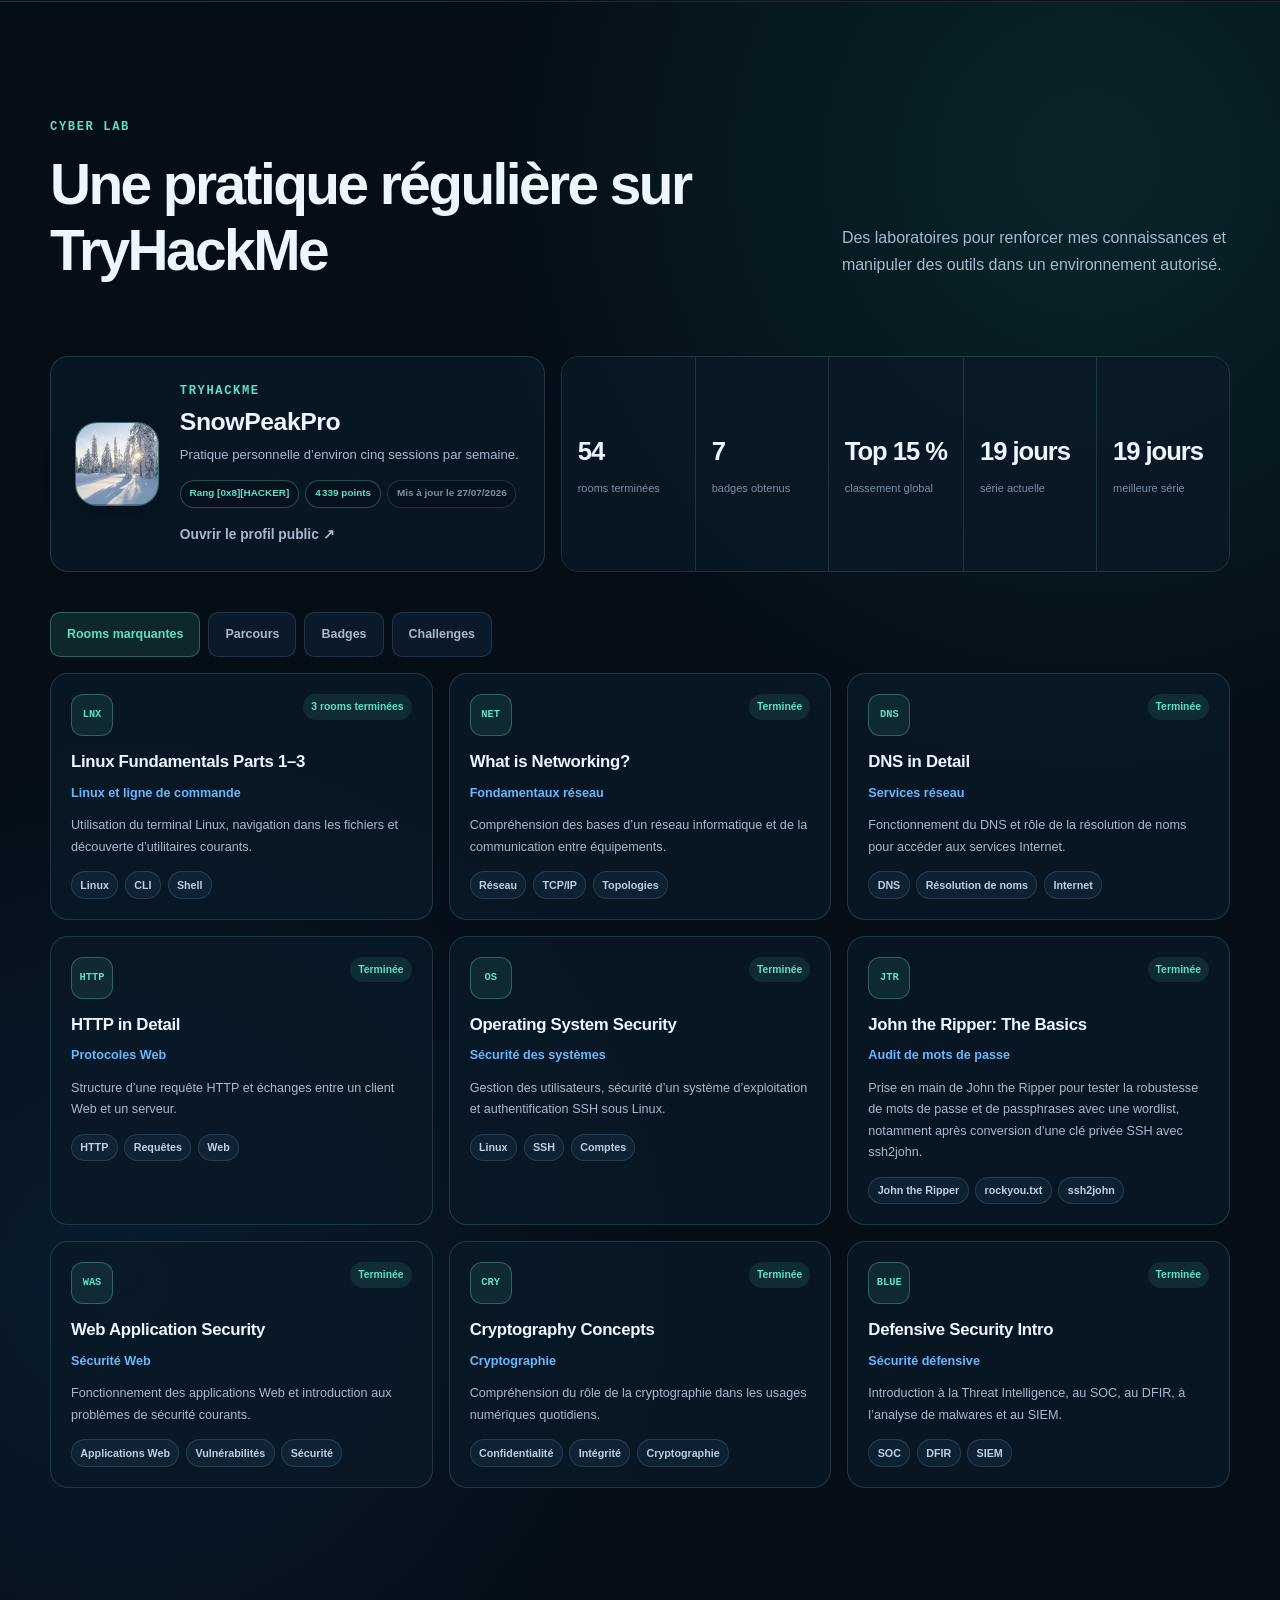
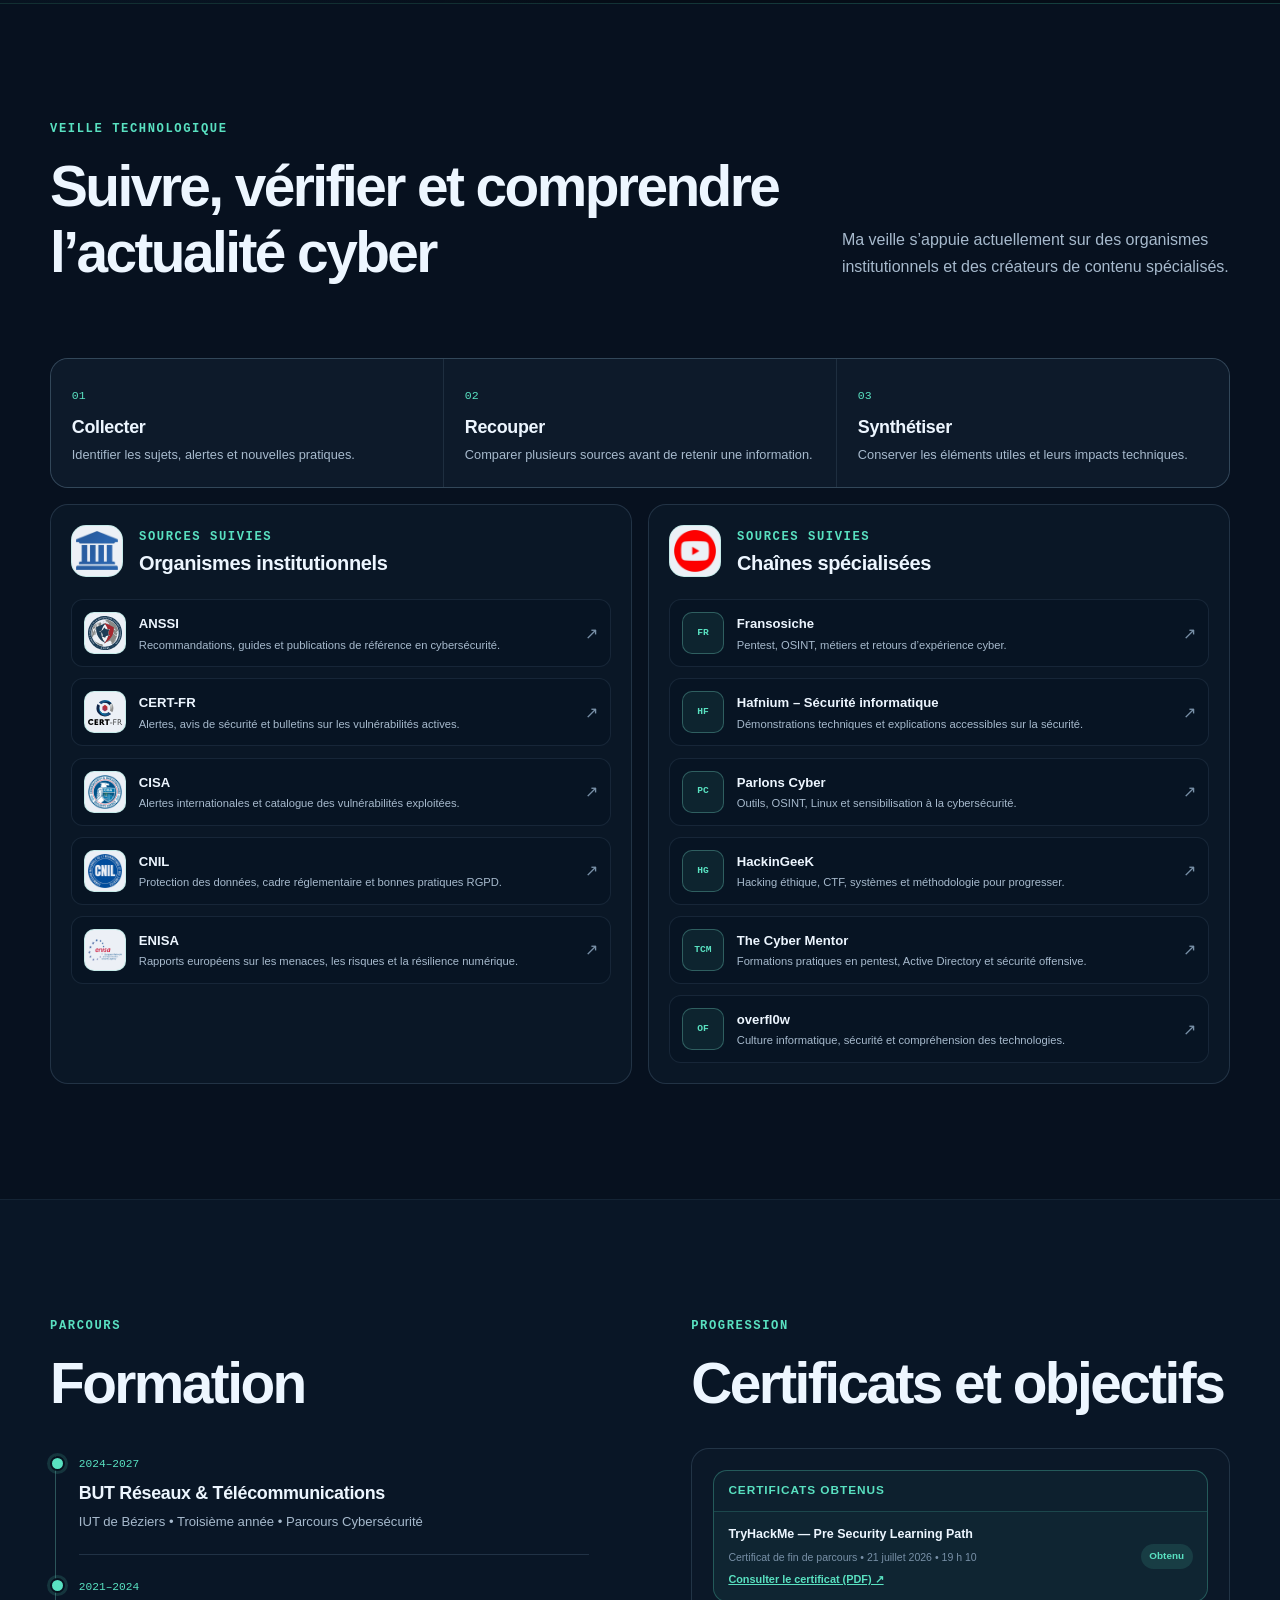
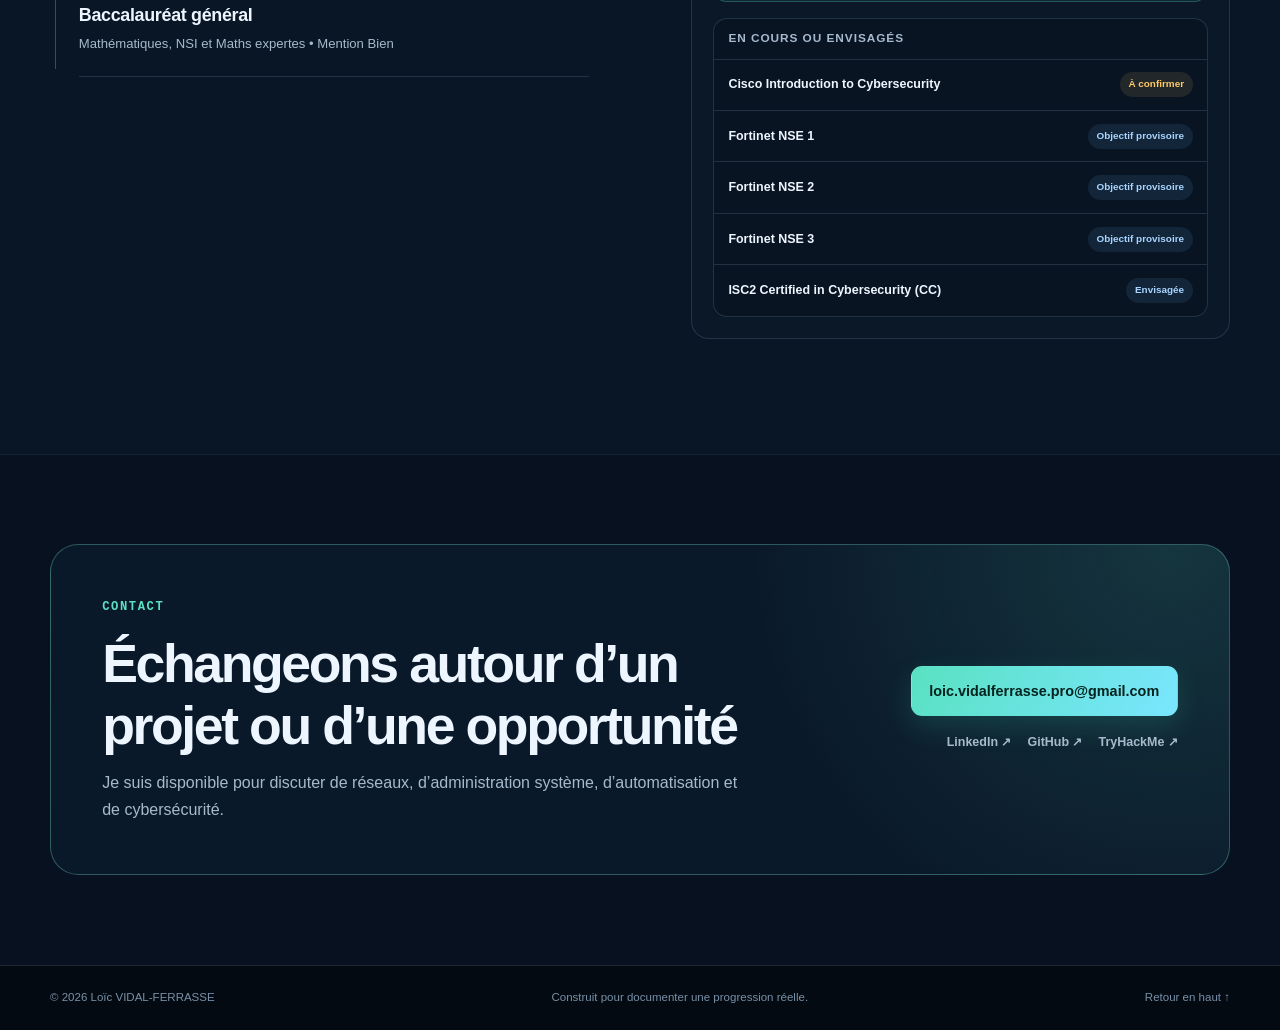
==== commit c8c07ff4: "Actualise les valeurs TryHackMe de secours" ====
--- a/index.html
+++ b/index.html
@@ -236,9 +236,9 @@
                 <h3>SnowPeakPro</h3>
                 <p data-i18n="thm_profile_text">Pratique personnelle d’environ cinq sessions par semaine.</p>
                 <div class="thm-profile-meta">
-                  <span id="thm-rank">Rang [0x7][ADEPT]</span>
-                  <span id="thm-points">3 644 points</span>
-                  <time id="thm-updated" datetime="2026-07-23">Mis à jour le 23/07/2026</time>
+                  <span id="thm-rank">Rang [0x8][HACKER]</span>
+                  <span id="thm-points">4 339 points</span>
+                  <time id="thm-updated" datetime="2026-07-27">Mis à jour le 27/07/2026</time>
                 </div>
                 <a href="https://tryhackme.com/p/SnowPeakPro" target="_blank" rel="noopener noreferrer" class="text-link" data-i18n="thm_profile_link">Ouvrir le profil public ↗</a>
               </div>
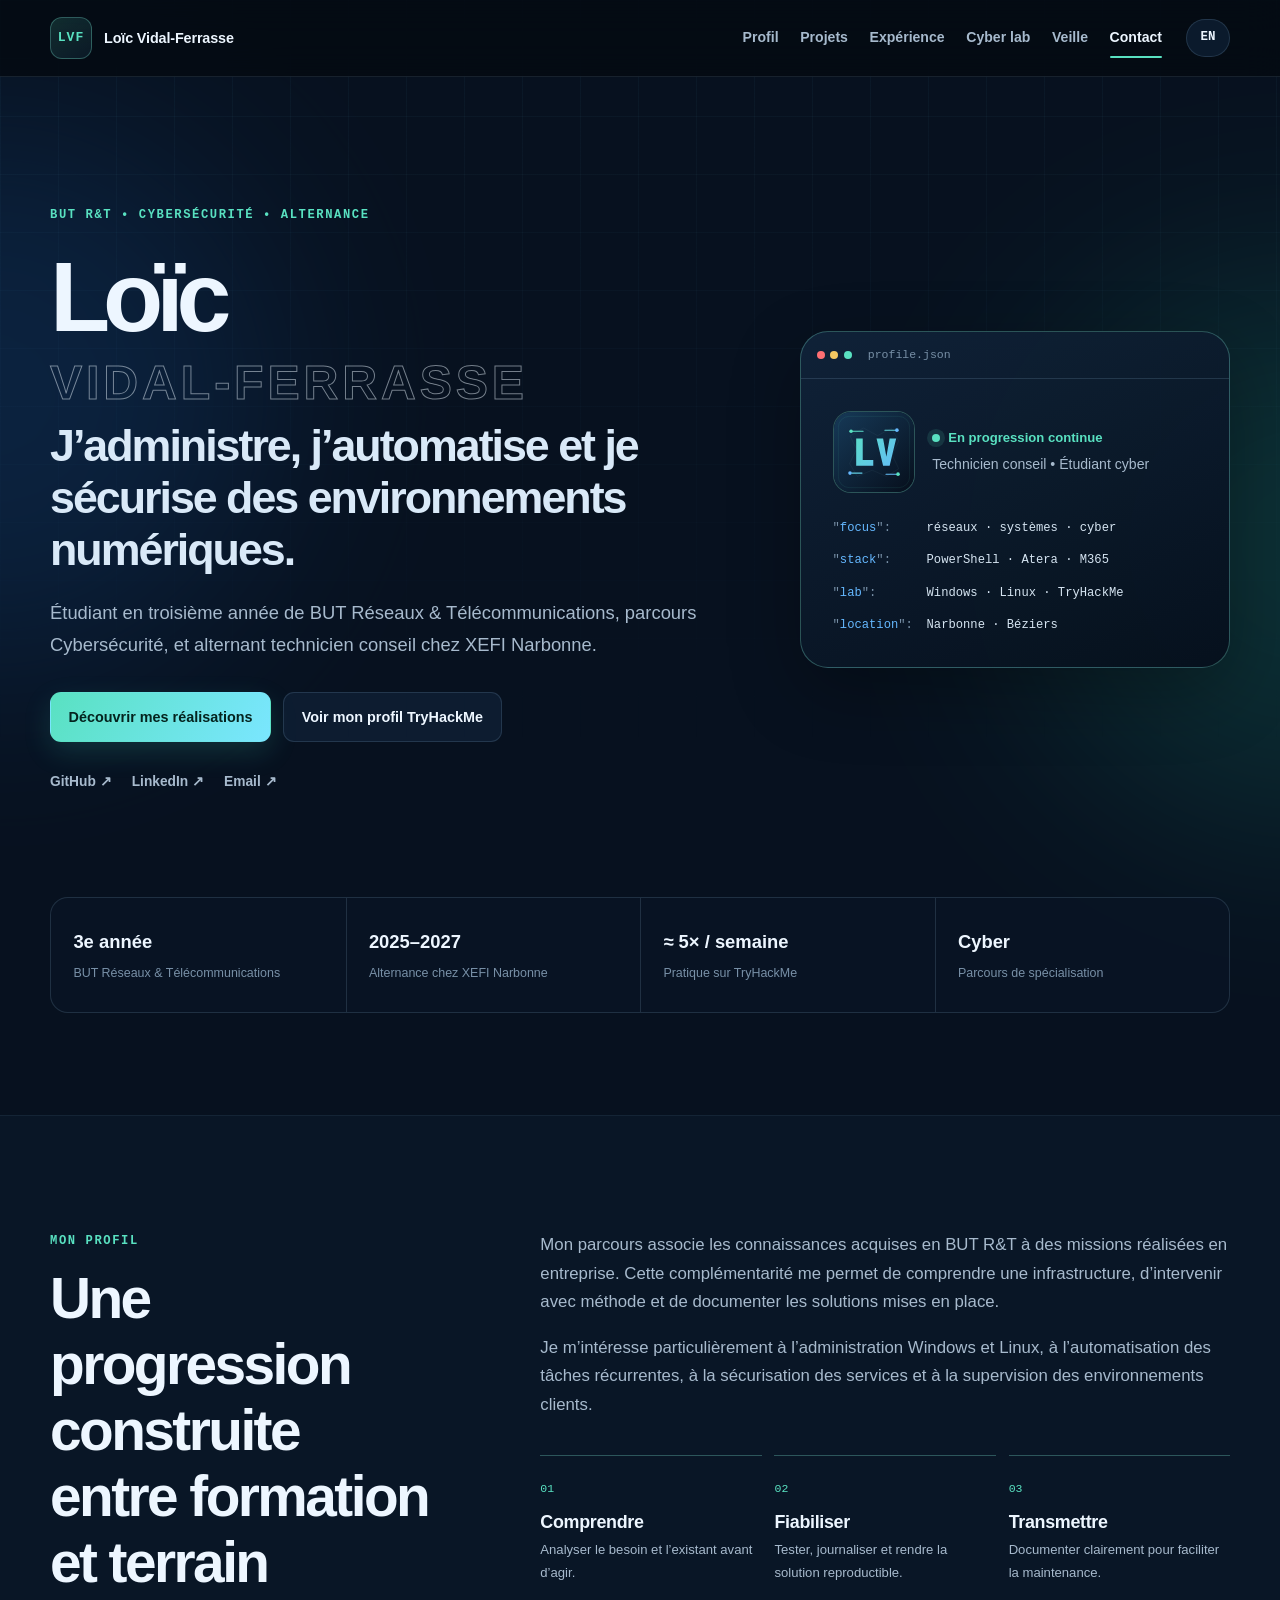
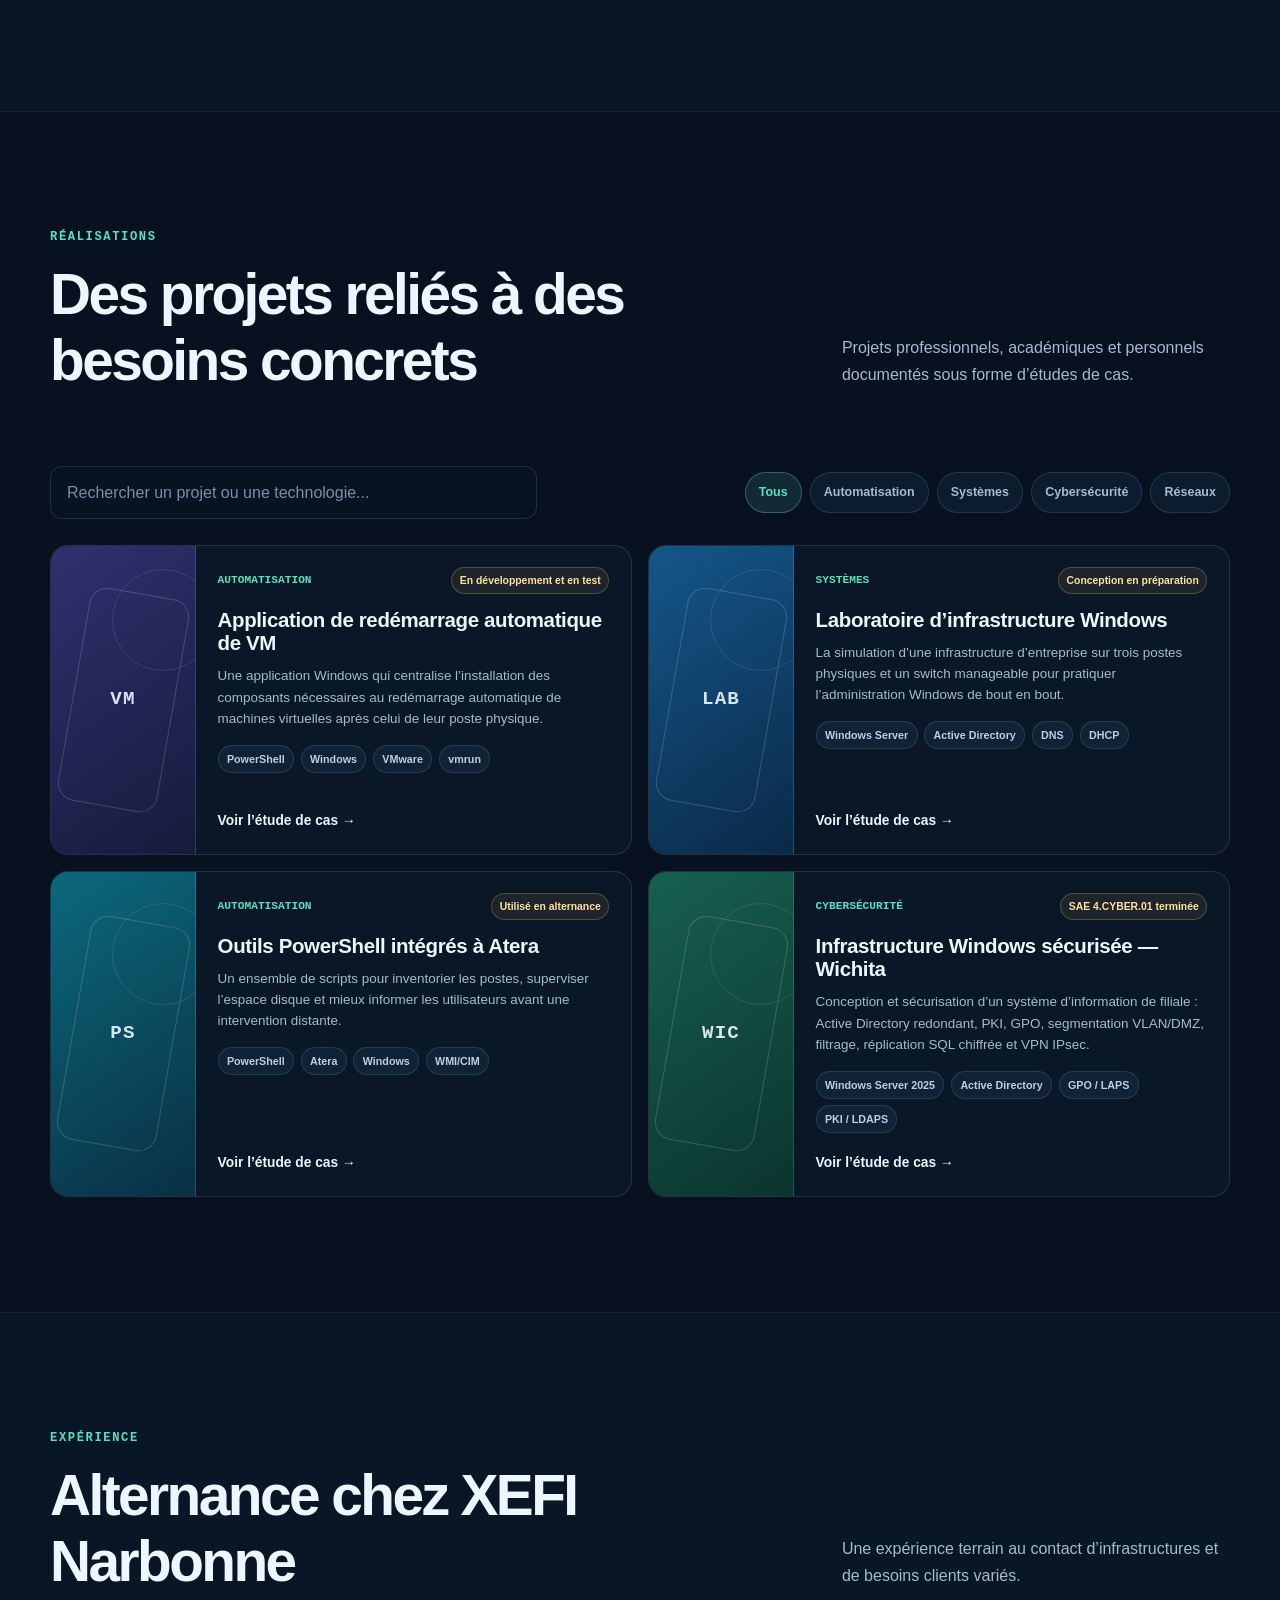
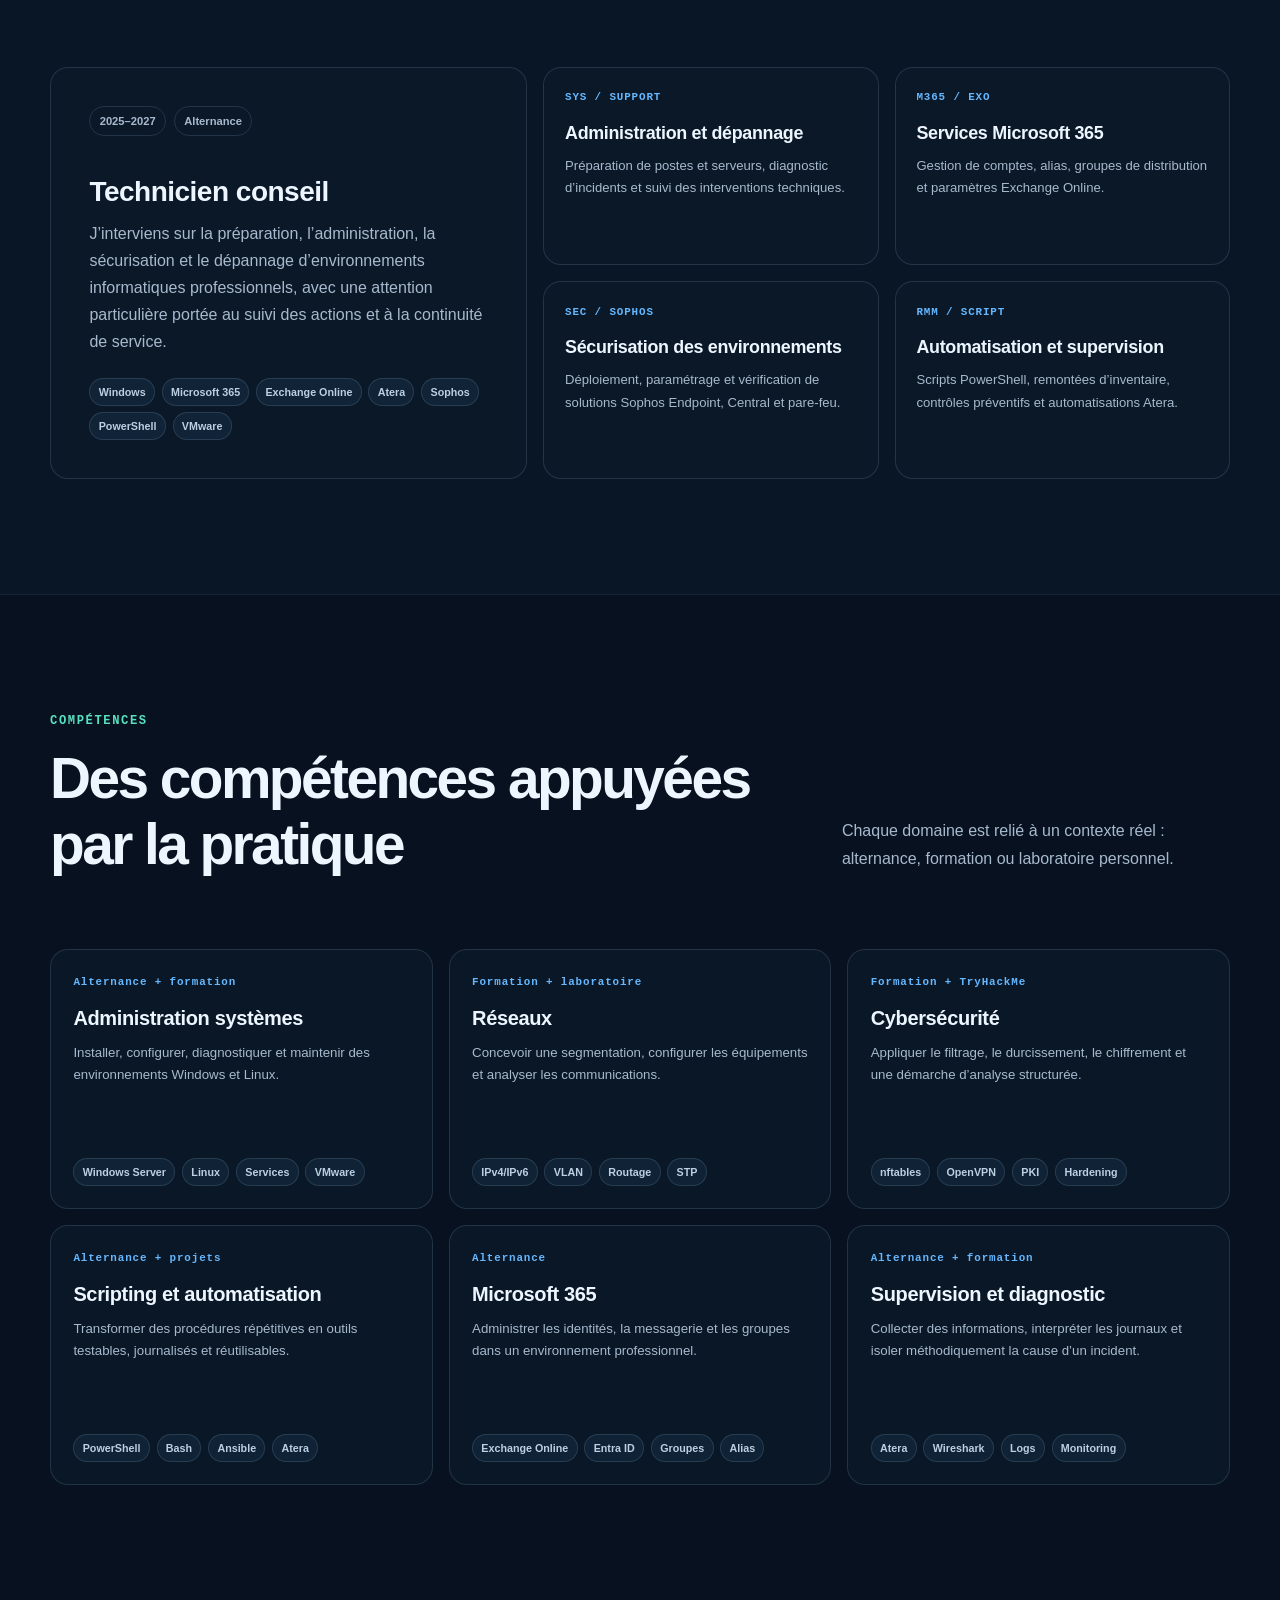
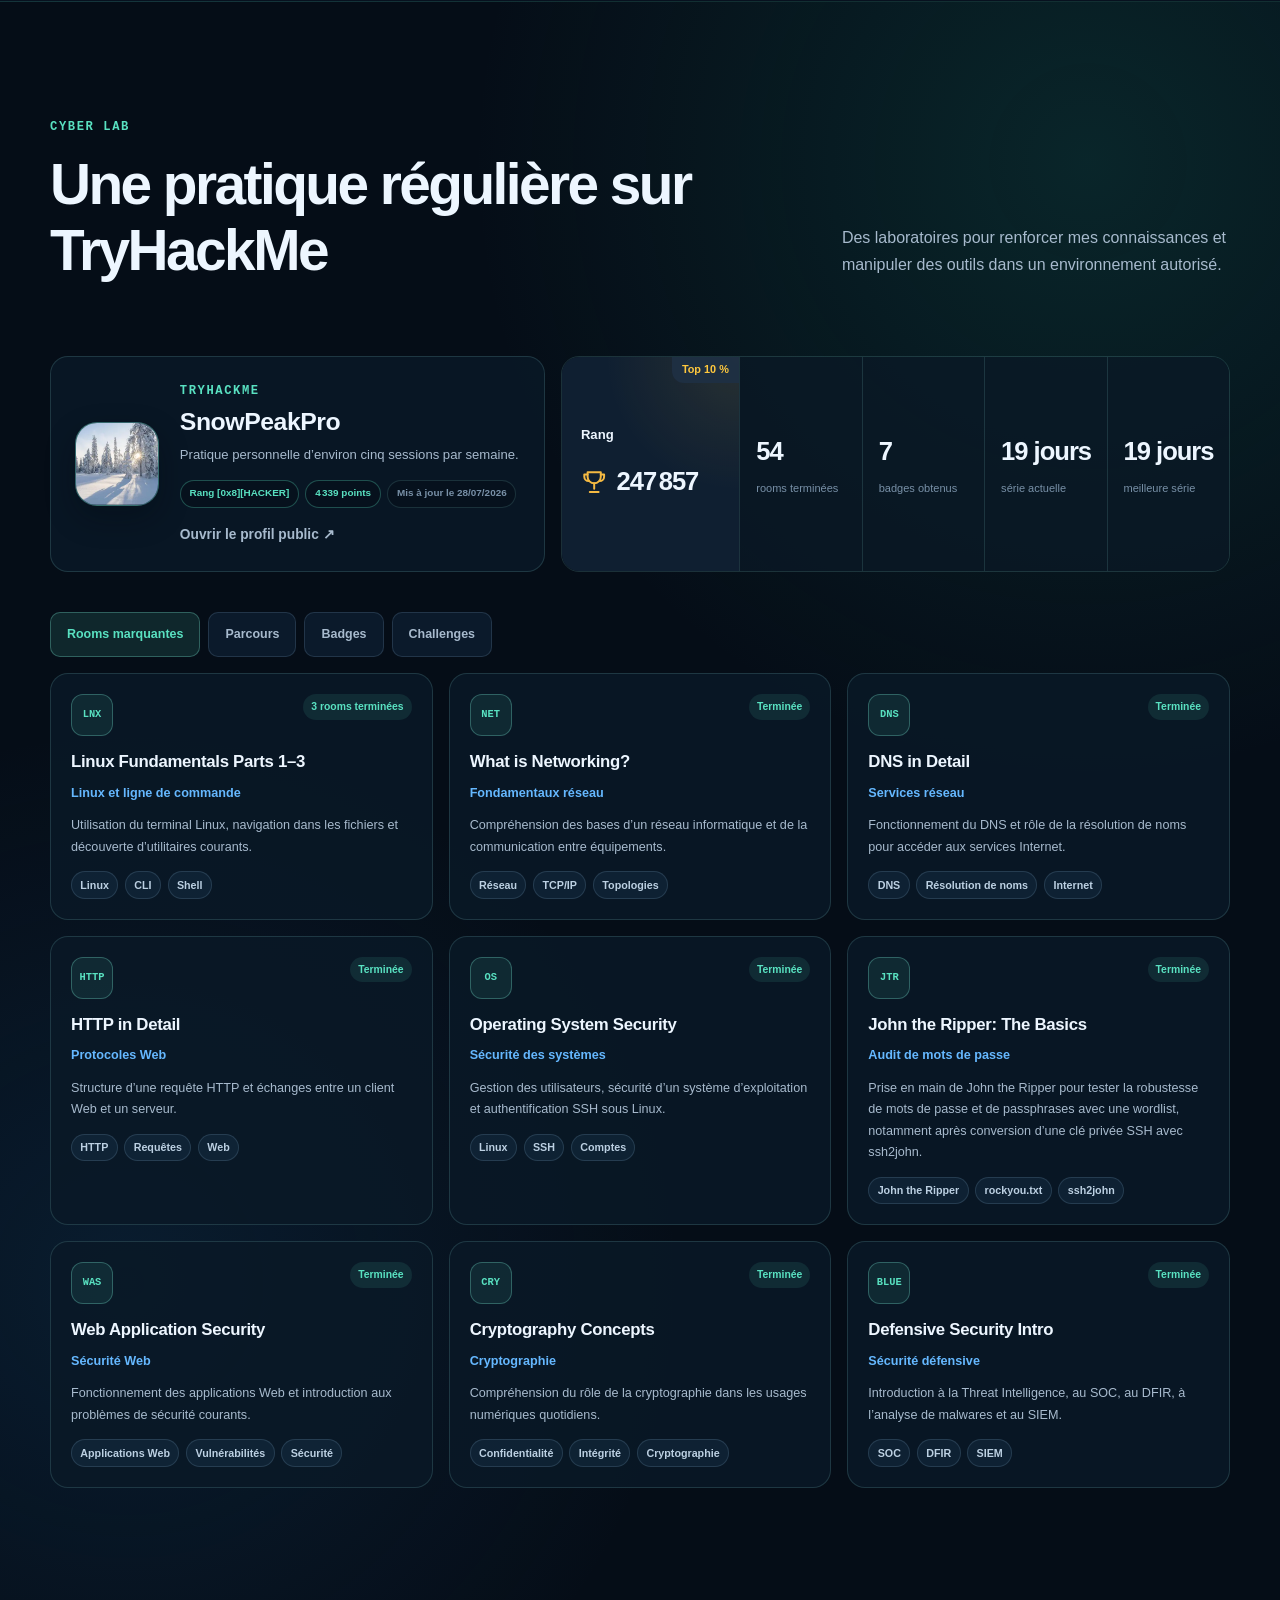
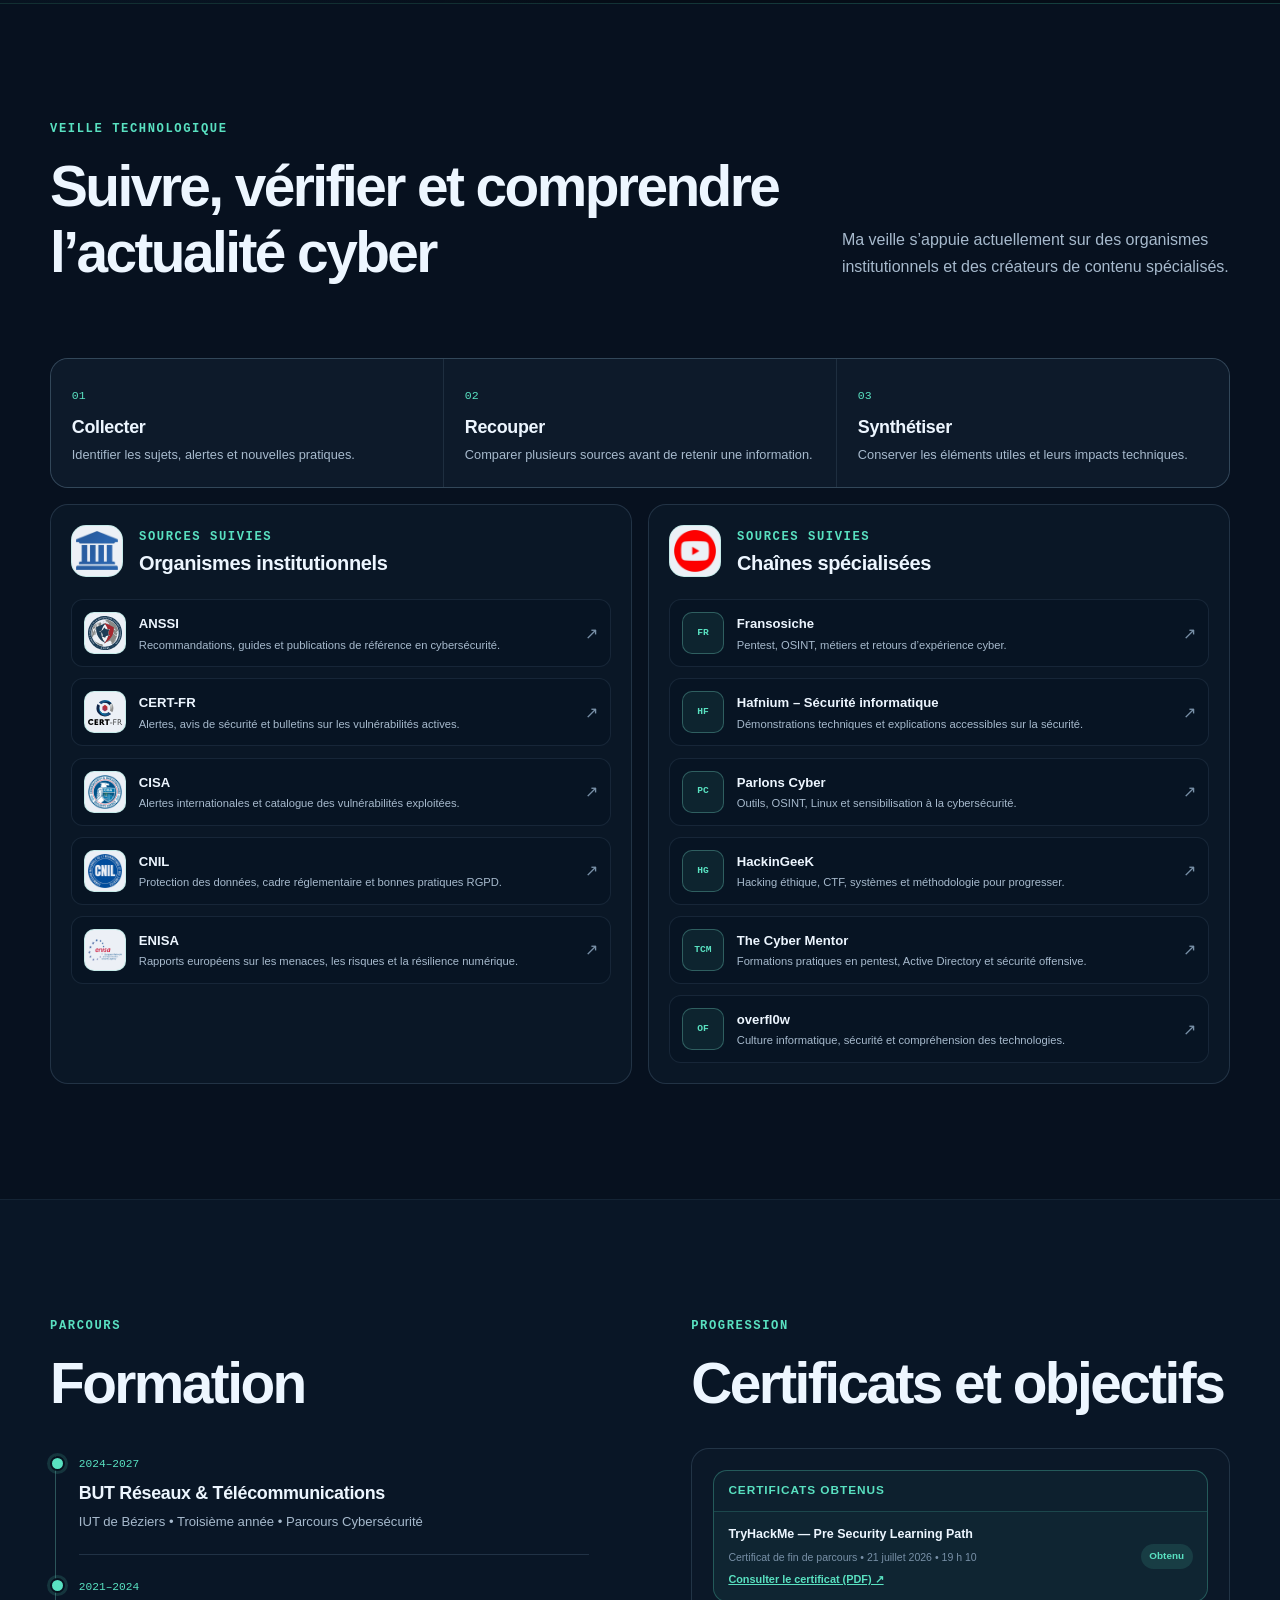
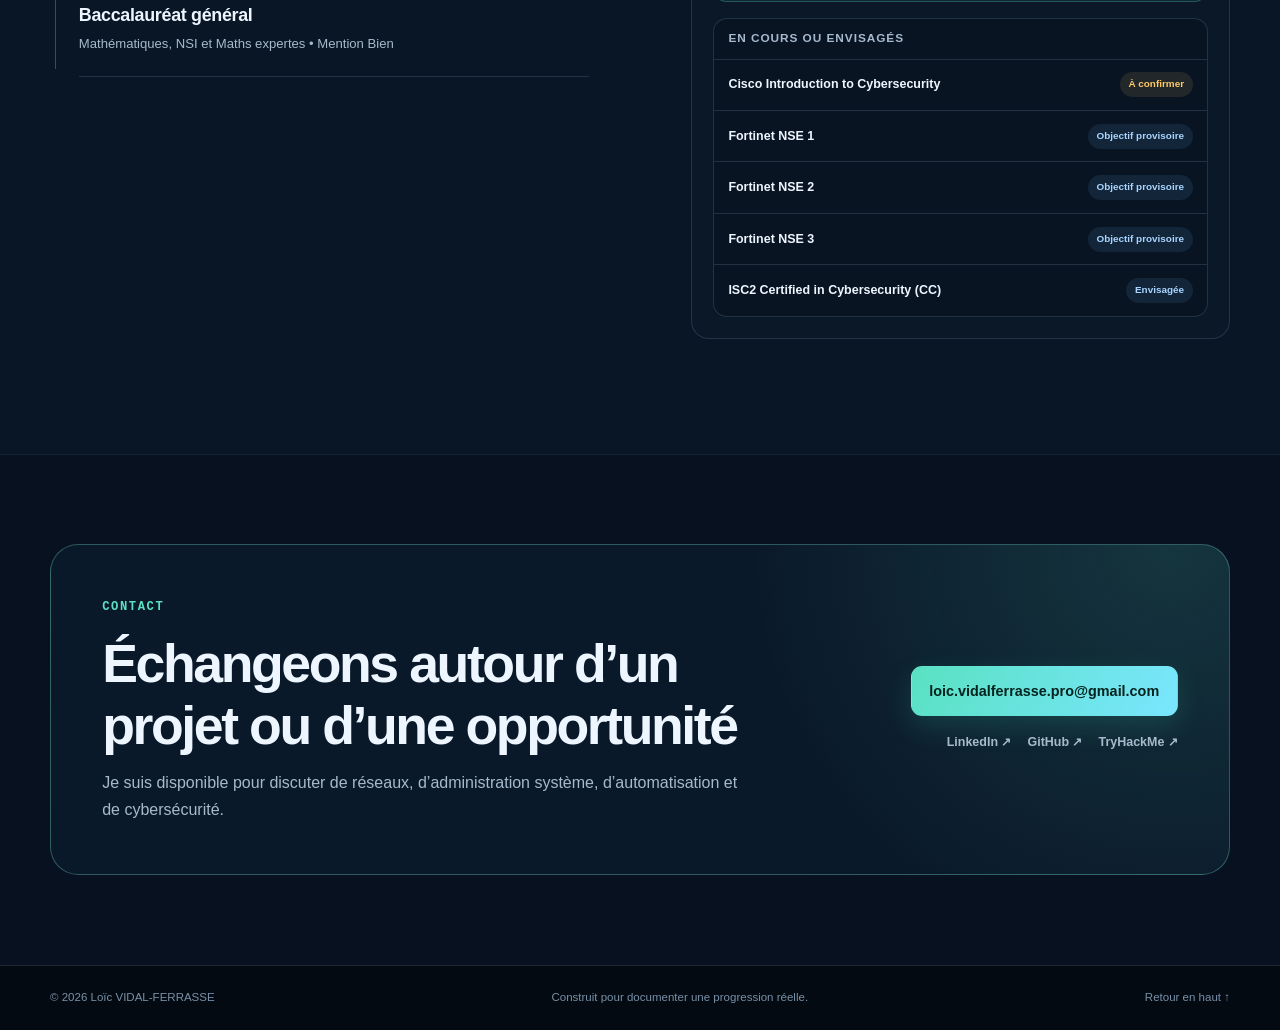
==== commit 5710e74e: "Actualise la date des données TryHackMe" ====
--- a/index.html
+++ b/index.html
@@ -238,7 +238,7 @@
                 <div class="thm-profile-meta">
                   <span id="thm-rank">Rang [0x8][HACKER]</span>
                   <span id="thm-points">4 339 points</span>
-                  <time id="thm-updated" datetime="2026-07-27">Mis à jour le 27/07/2026</time>
+                  <time id="thm-updated" datetime="2026-07-28">Mis à jour le 28/07/2026</time>
                 </div>
                 <a href="https://tryhackme.com/p/SnowPeakPro" target="_blank" rel="noopener noreferrer" class="text-link" data-i18n="thm_profile_link">Ouvrir le profil public ↗</a>
               </div>
--- a/style.css
+++ b/style.css
@@ -1028,7 +1028,7 @@
 
 .thm-stats {
   display: grid;
-  grid-template-columns: repeat(5, 1fr);
+  grid-template-columns: minmax(175px, 1.45fr) repeat(4, minmax(0, 1fr));
   overflow: hidden;
   border: 1px solid rgba(127, 204, 202, 0.18);
   border-radius: var(--radius);
@@ -1041,6 +1041,62 @@
   padding: 1rem;
   border: 0;
   background: rgba(10, 25, 39, 0.74);
+}
+
+.thm-stat--rank {
+  position: relative;
+  align-content: center;
+  overflow: hidden;
+  padding: 1.15rem 1.2rem;
+  background:
+    radial-gradient(circle at 100% 0, rgba(255, 193, 61, 0.1), transparent 48%),
+    rgba(17, 33, 51, 0.92);
+}
+
+.thm-stat .thm-rank-label {
+  margin: 0;
+  color: var(--text);
+  font-size: 0.82rem;
+  font-weight: 750;
+}
+
+.thm-stat .thm-rank-percent {
+  position: absolute;
+  top: 0;
+  right: 0;
+  margin: 0;
+  border-bottom-left-radius: 12px;
+  background: rgba(31, 47, 67, 0.96);
+  padding: 0.48rem 0.65rem;
+  color: #ffc83d;
+  font-size: 0.68rem;
+  font-weight: 800;
+  letter-spacing: 0;
+  line-height: 1;
+  white-space: nowrap;
+}
+
+.thm-rank-value {
+  display: flex;
+  align-items: center;
+  gap: 0.58rem;
+  margin-top: 0.9rem;
+}
+
+.thm-rank-value strong {
+  font-size: clamp(1.28rem, 2vw, 1.65rem);
+  font-variant-numeric: tabular-nums;
+}
+
+.thm-rank-icon {
+  width: 1.65rem;
+  height: 1.65rem;
+  flex-shrink: 0;
+  fill: none;
+  stroke: #f4b942;
+  stroke-linecap: round;
+  stroke-linejoin: round;
+  stroke-width: 1.8;
 }
 
 .thm-stat + .thm-stat {
@@ -2327,16 +2383,16 @@
     grid-template-columns: repeat(2, 1fr);
   }
 
-  .thm-stat:nth-child(odd) {
+  .thm-stat--rank {
+    grid-column: 1 / -1;
+  }
+
+  .thm-stat:nth-child(n + 2) {
+    border-top: 1px solid rgba(127, 204, 202, 0.16);
+  }
+
+  .thm-stat:nth-child(even) {
     border-left: 0;
-  }
-
-  .thm-stat:nth-child(n + 3) {
-    border-top: 1px solid rgba(127, 204, 202, 0.16);
-  }
-
-  .thm-stat:last-child:nth-child(odd) {
-    grid-column: 1 / -1;
   }
 
   .container {
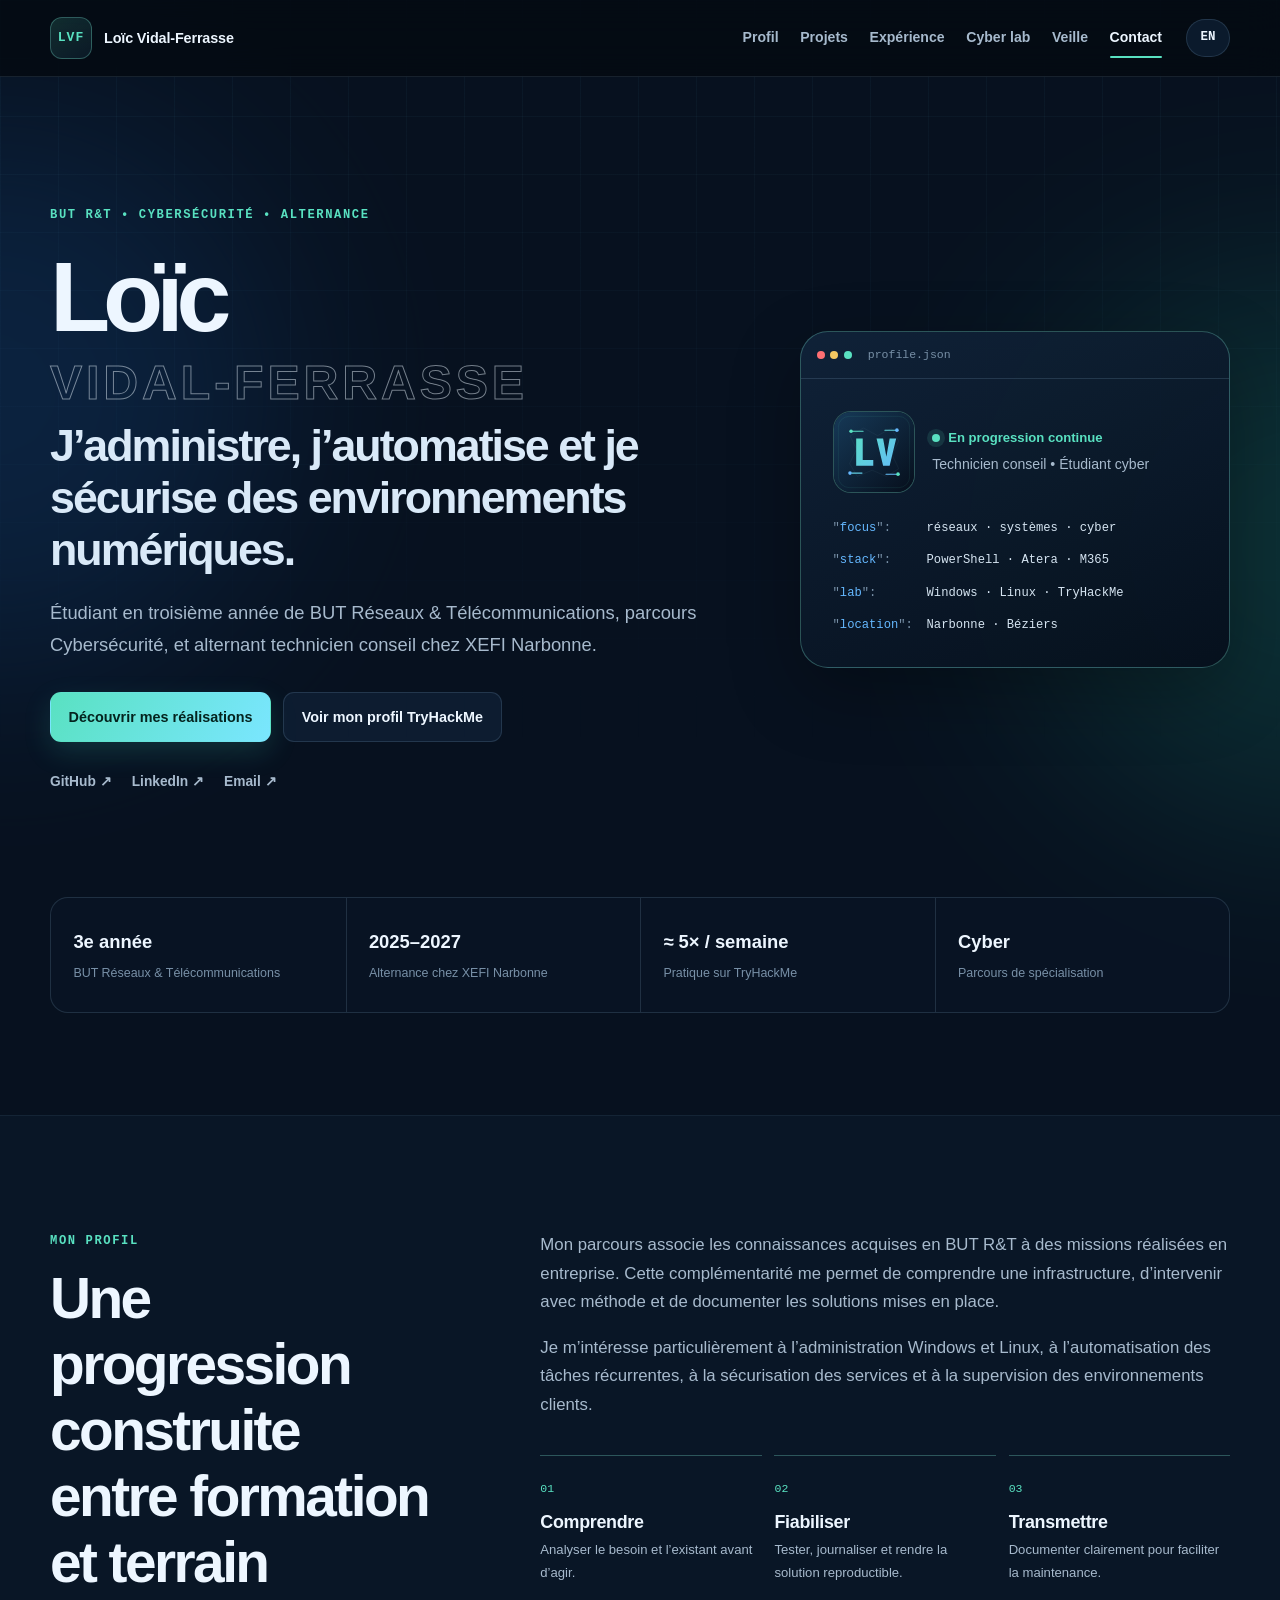
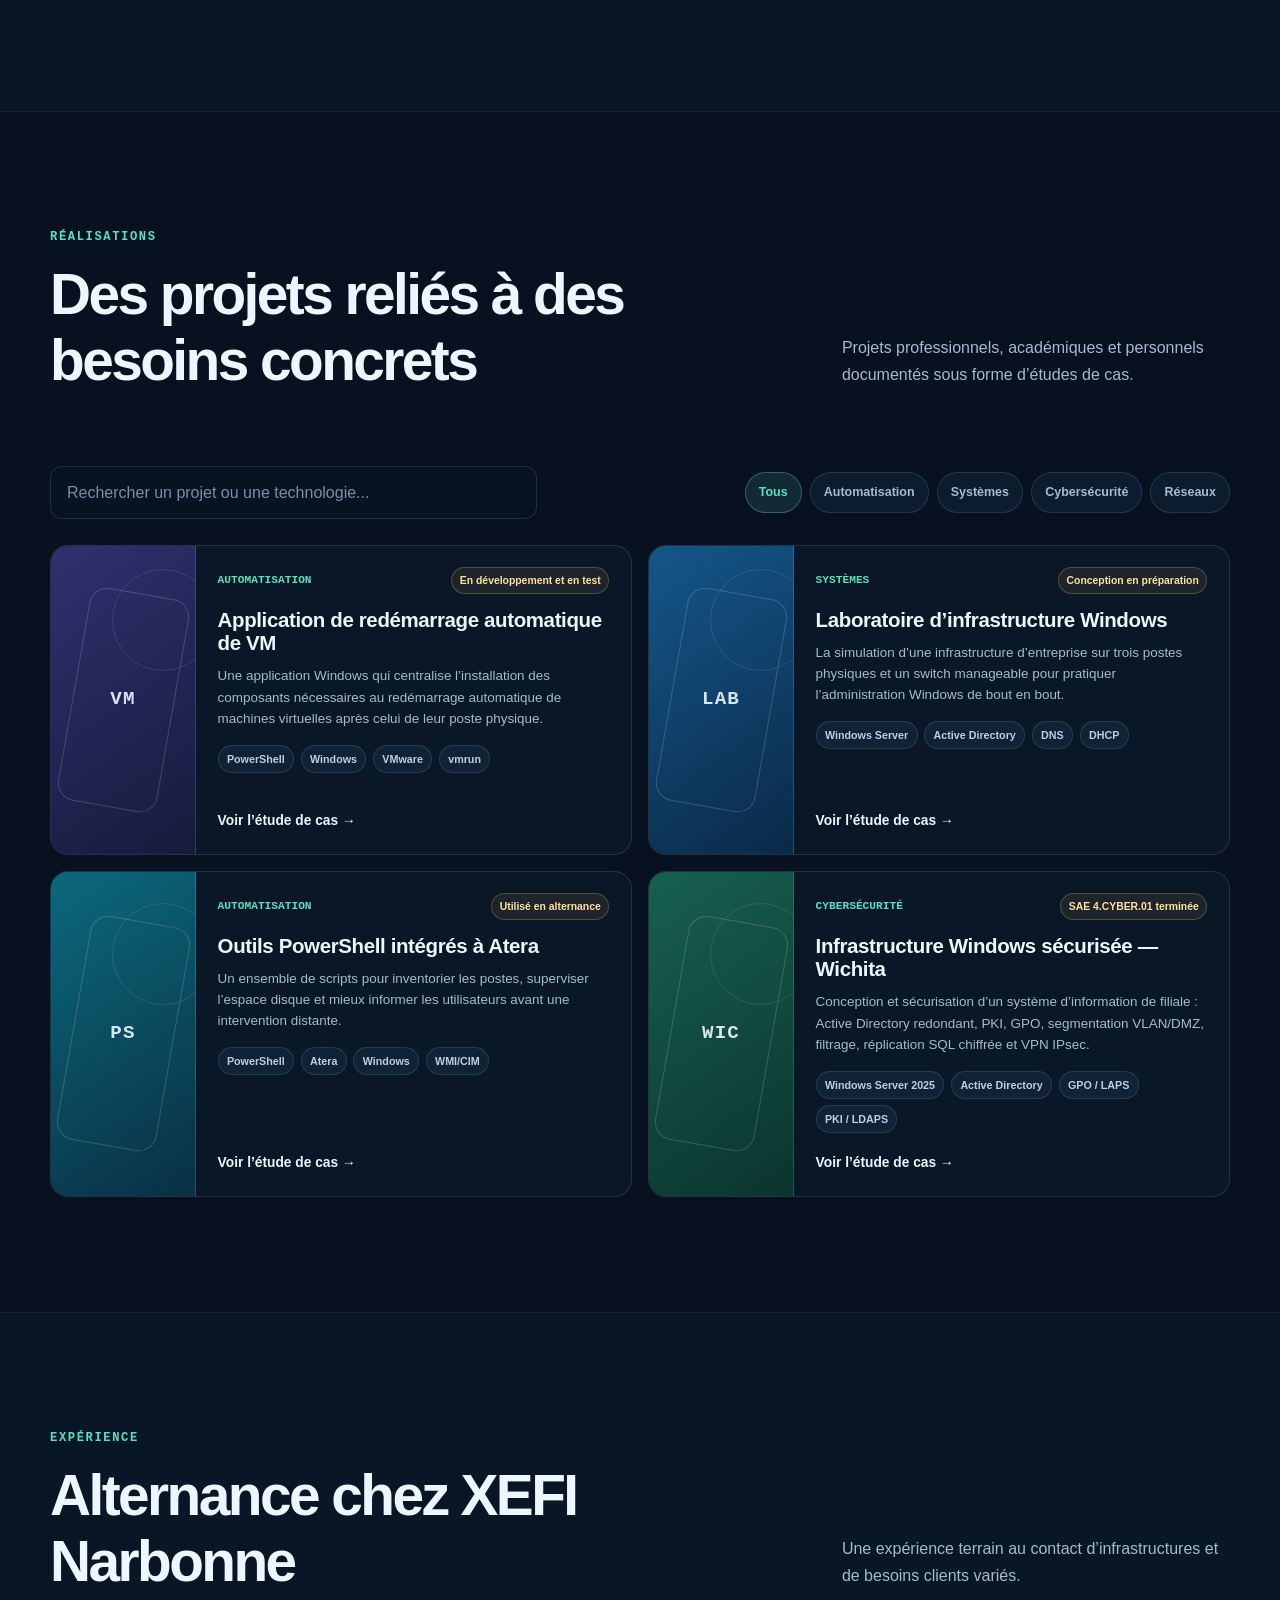
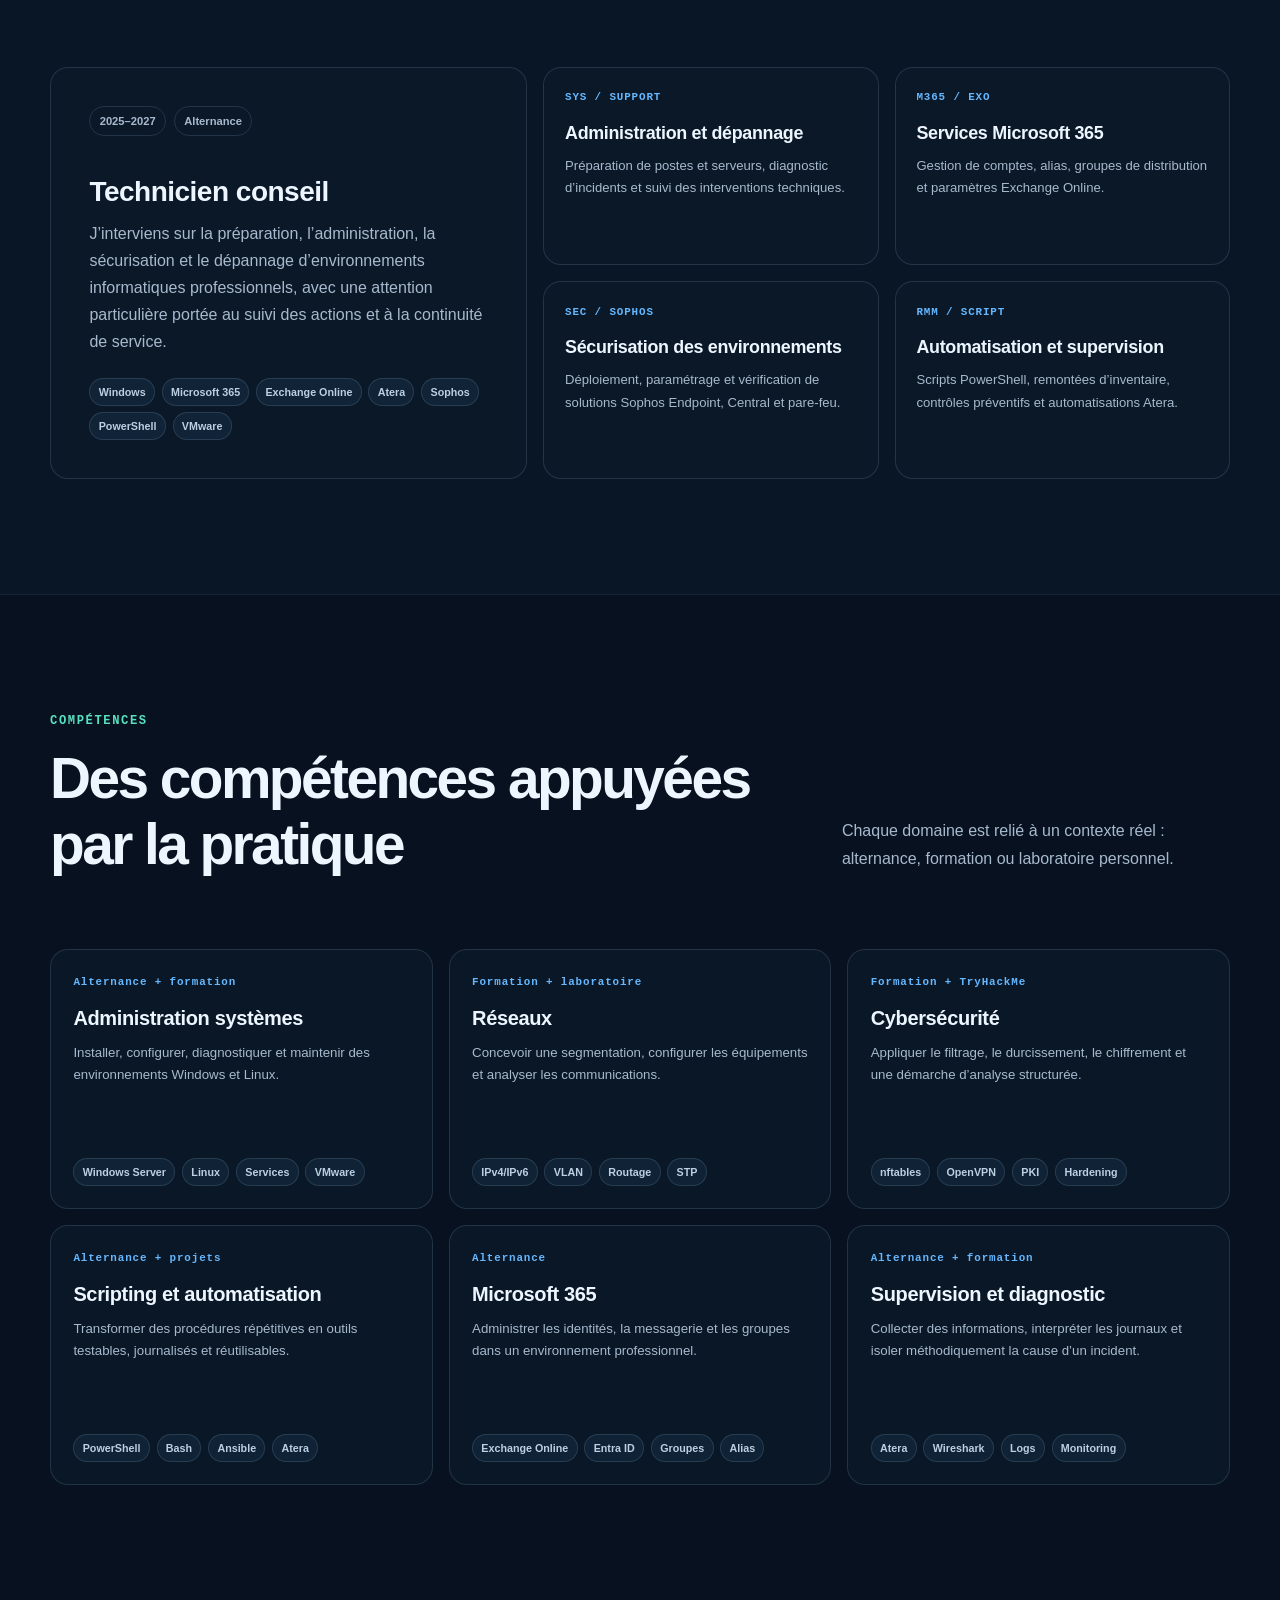
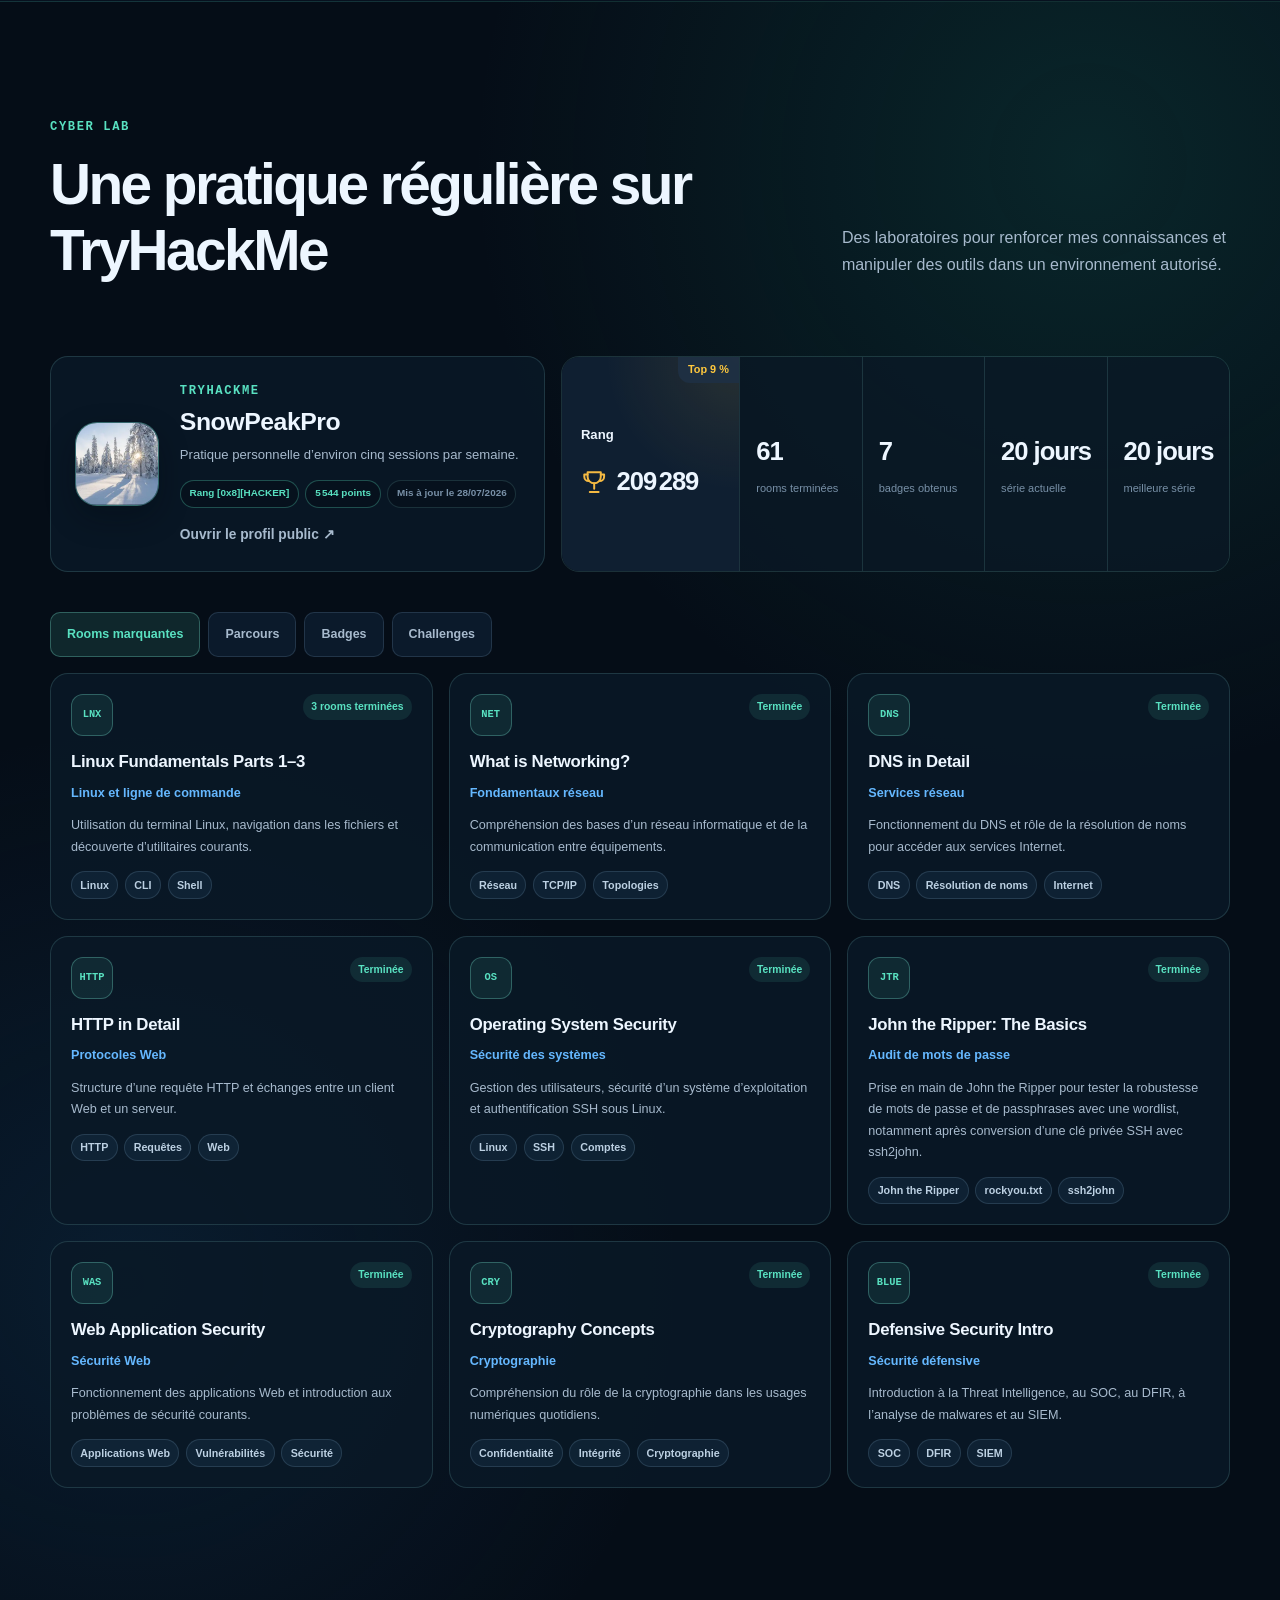
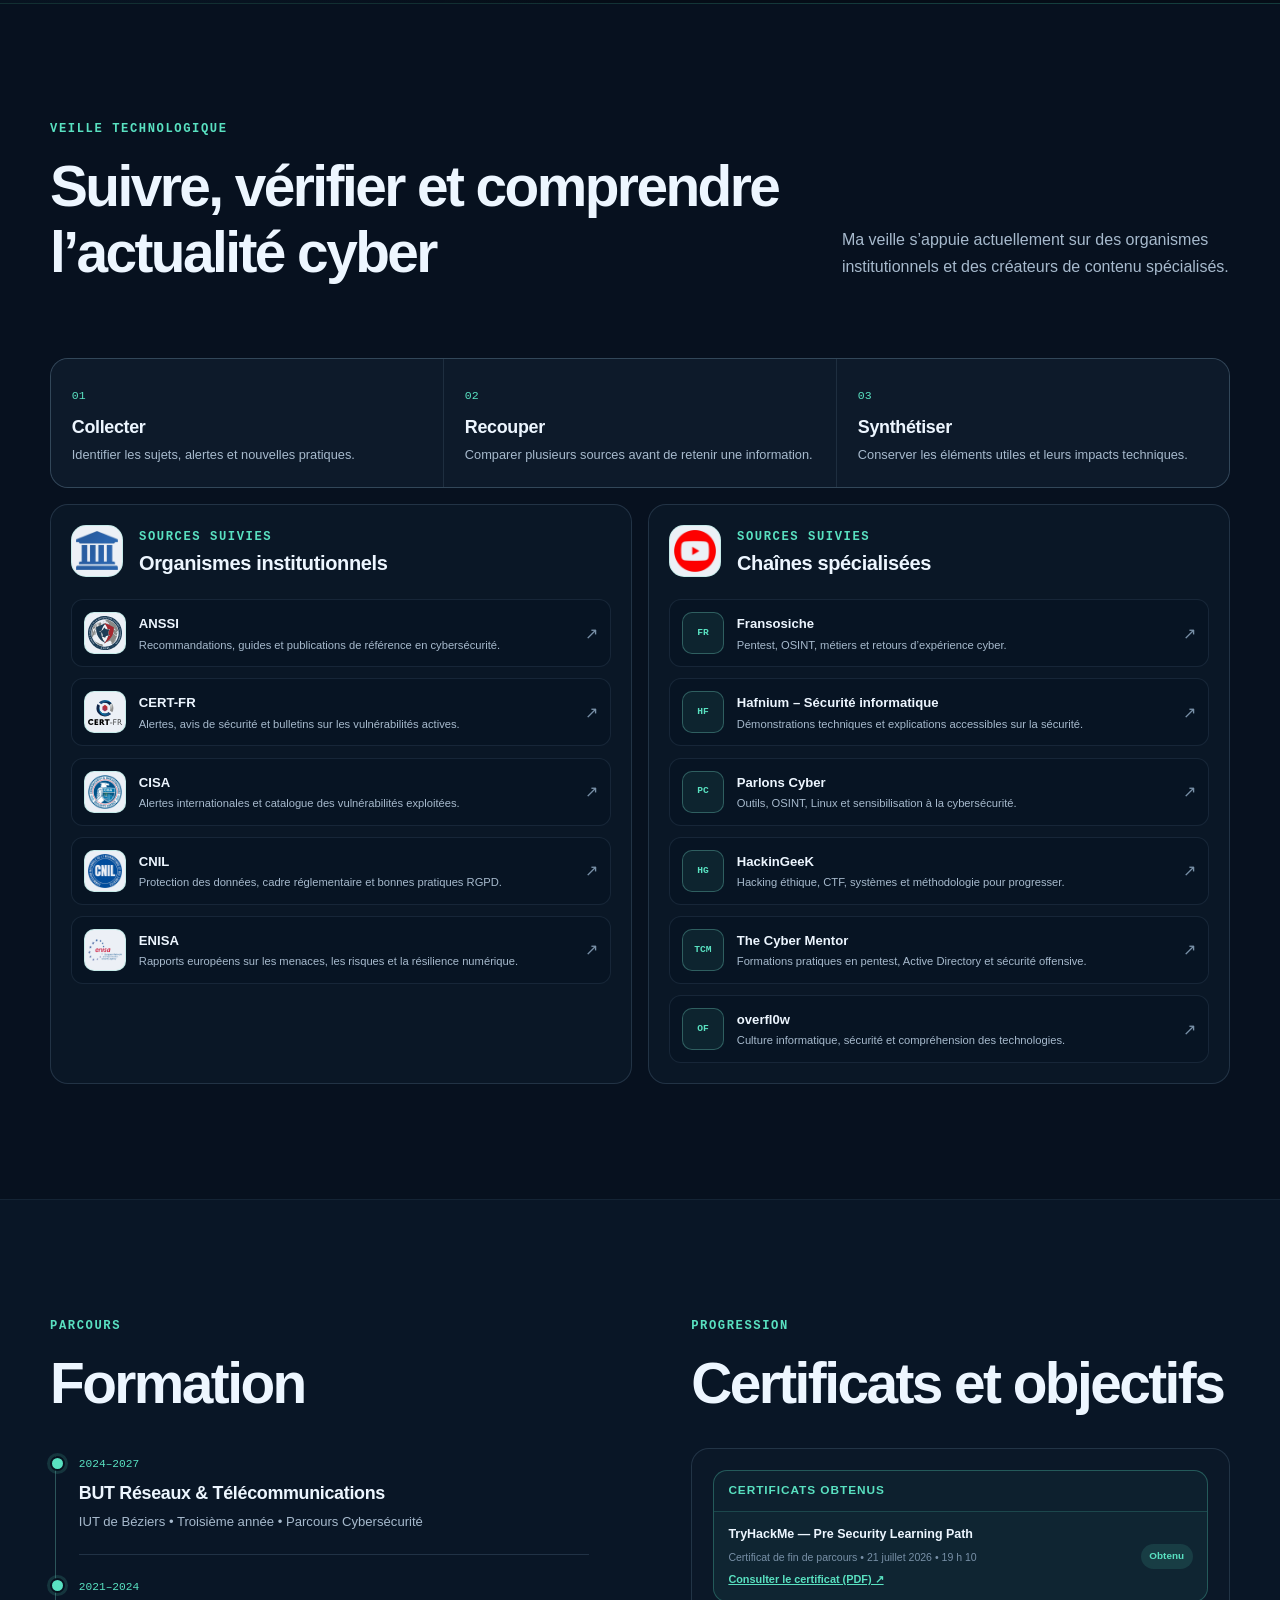
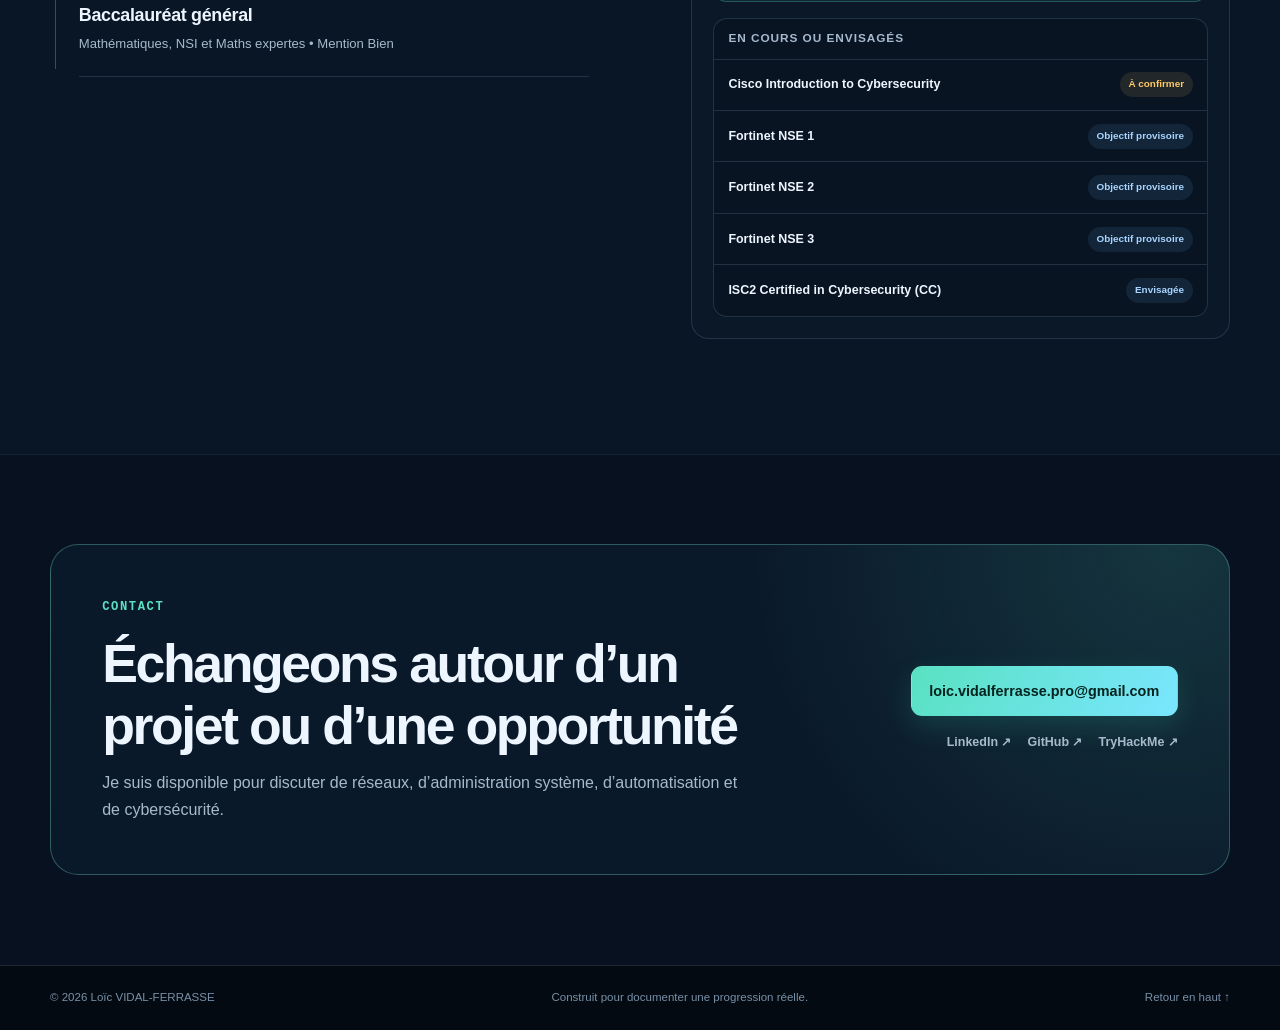
==== commit 8e6b9e96: "Met à jour la valeur de secours des points" ====
--- a/index.html
+++ b/index.html
@@ -237,7 +237,7 @@
                 <p data-i18n="thm_profile_text">Pratique personnelle d’environ cinq sessions par semaine.</p>
                 <div class="thm-profile-meta">
                   <span id="thm-rank">Rang [0x8][HACKER]</span>
-                  <span id="thm-points">4 339 points</span>
+                  <span id="thm-points">5 544 points</span>
                   <time id="thm-updated" datetime="2026-07-28">Mis à jour le 28/07/2026</time>
                 </div>
                 <a href="https://tryhackme.com/p/SnowPeakPro" target="_blank" rel="noopener noreferrer" class="text-link" data-i18n="thm_profile_link">Ouvrir le profil public ↗</a>
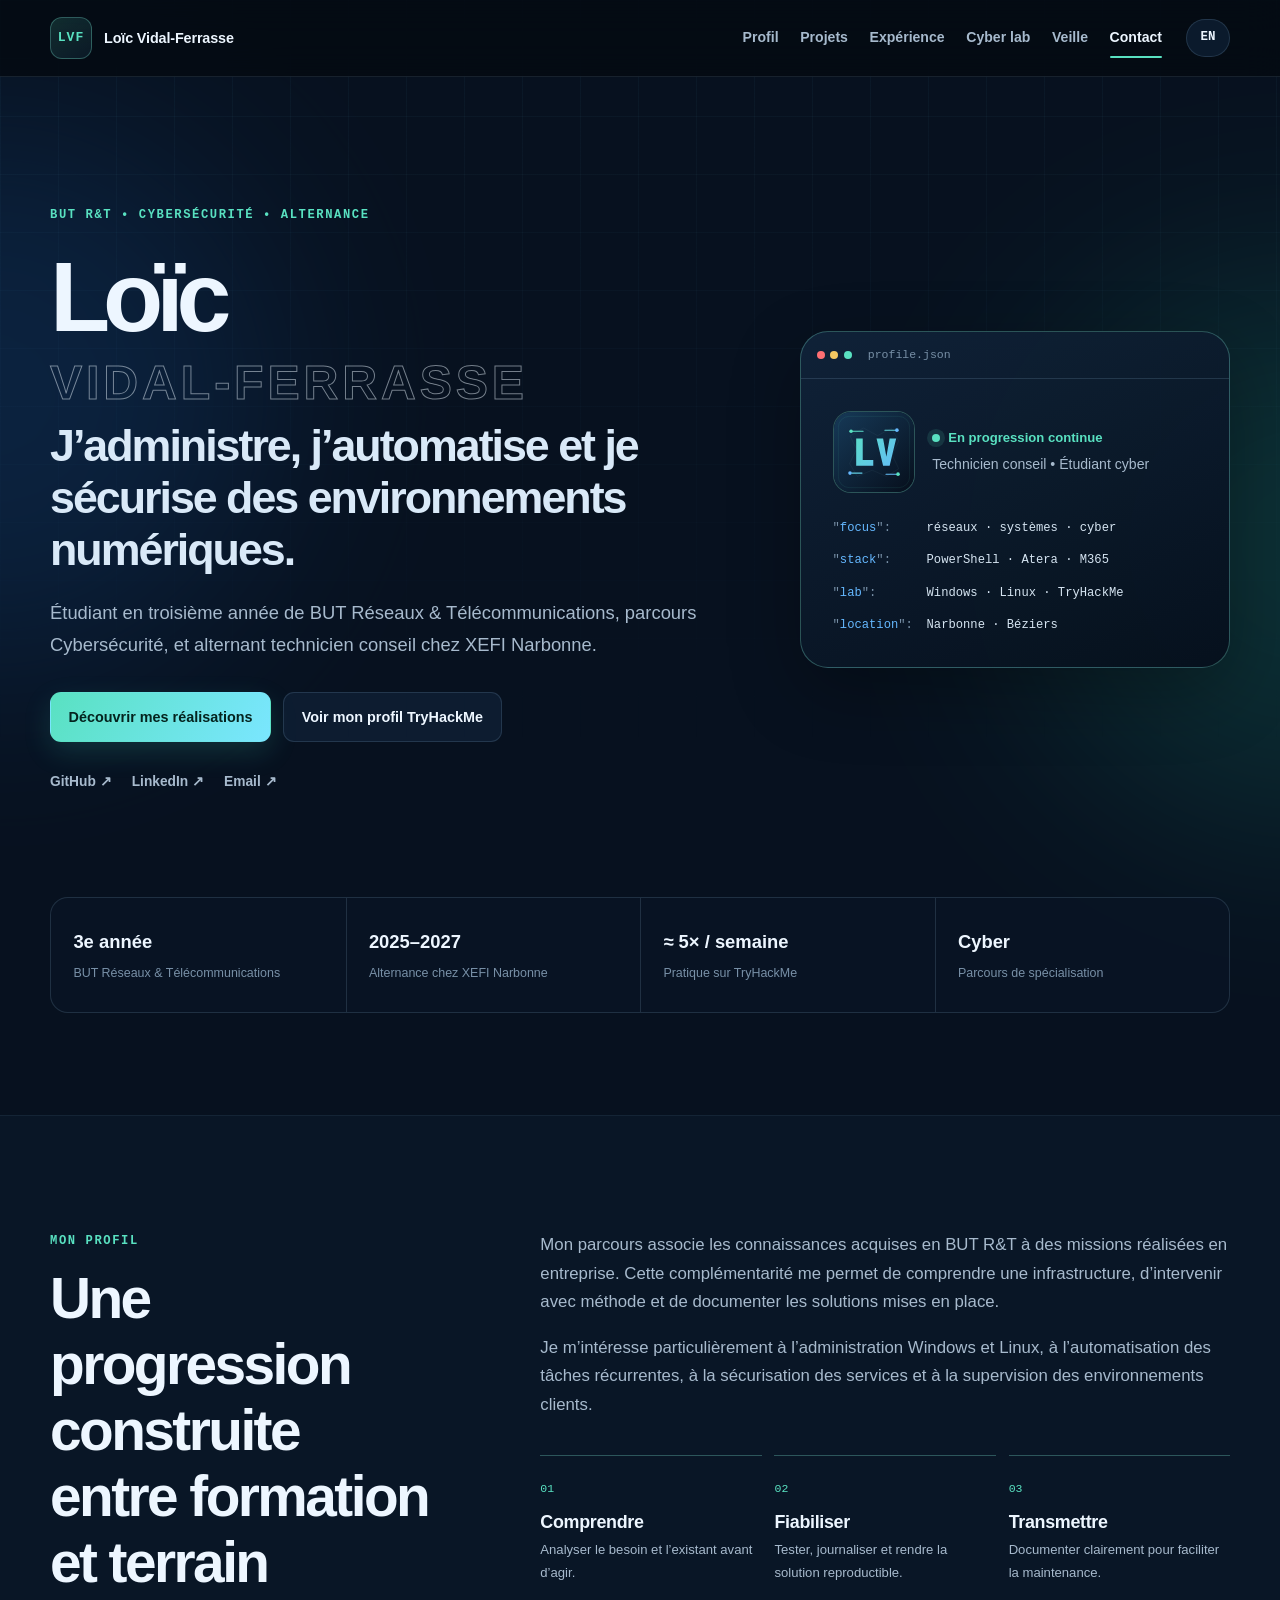
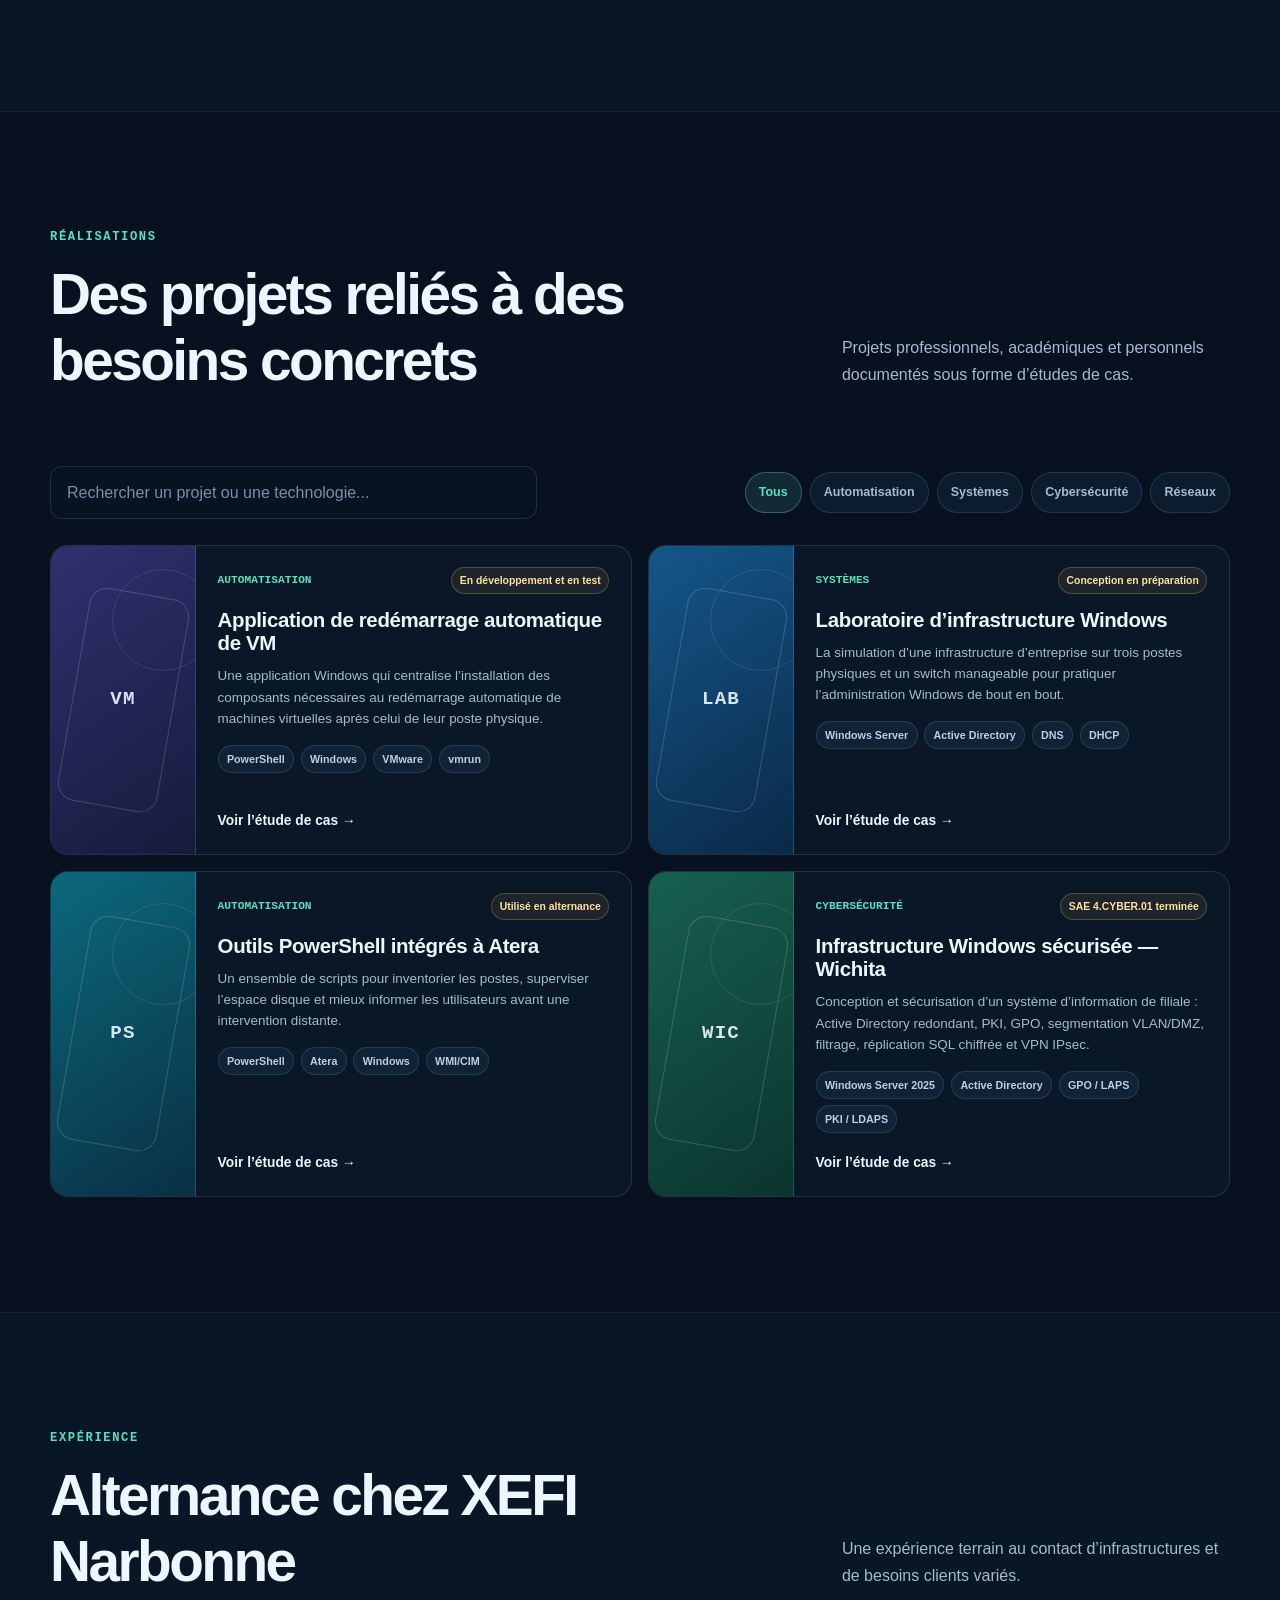
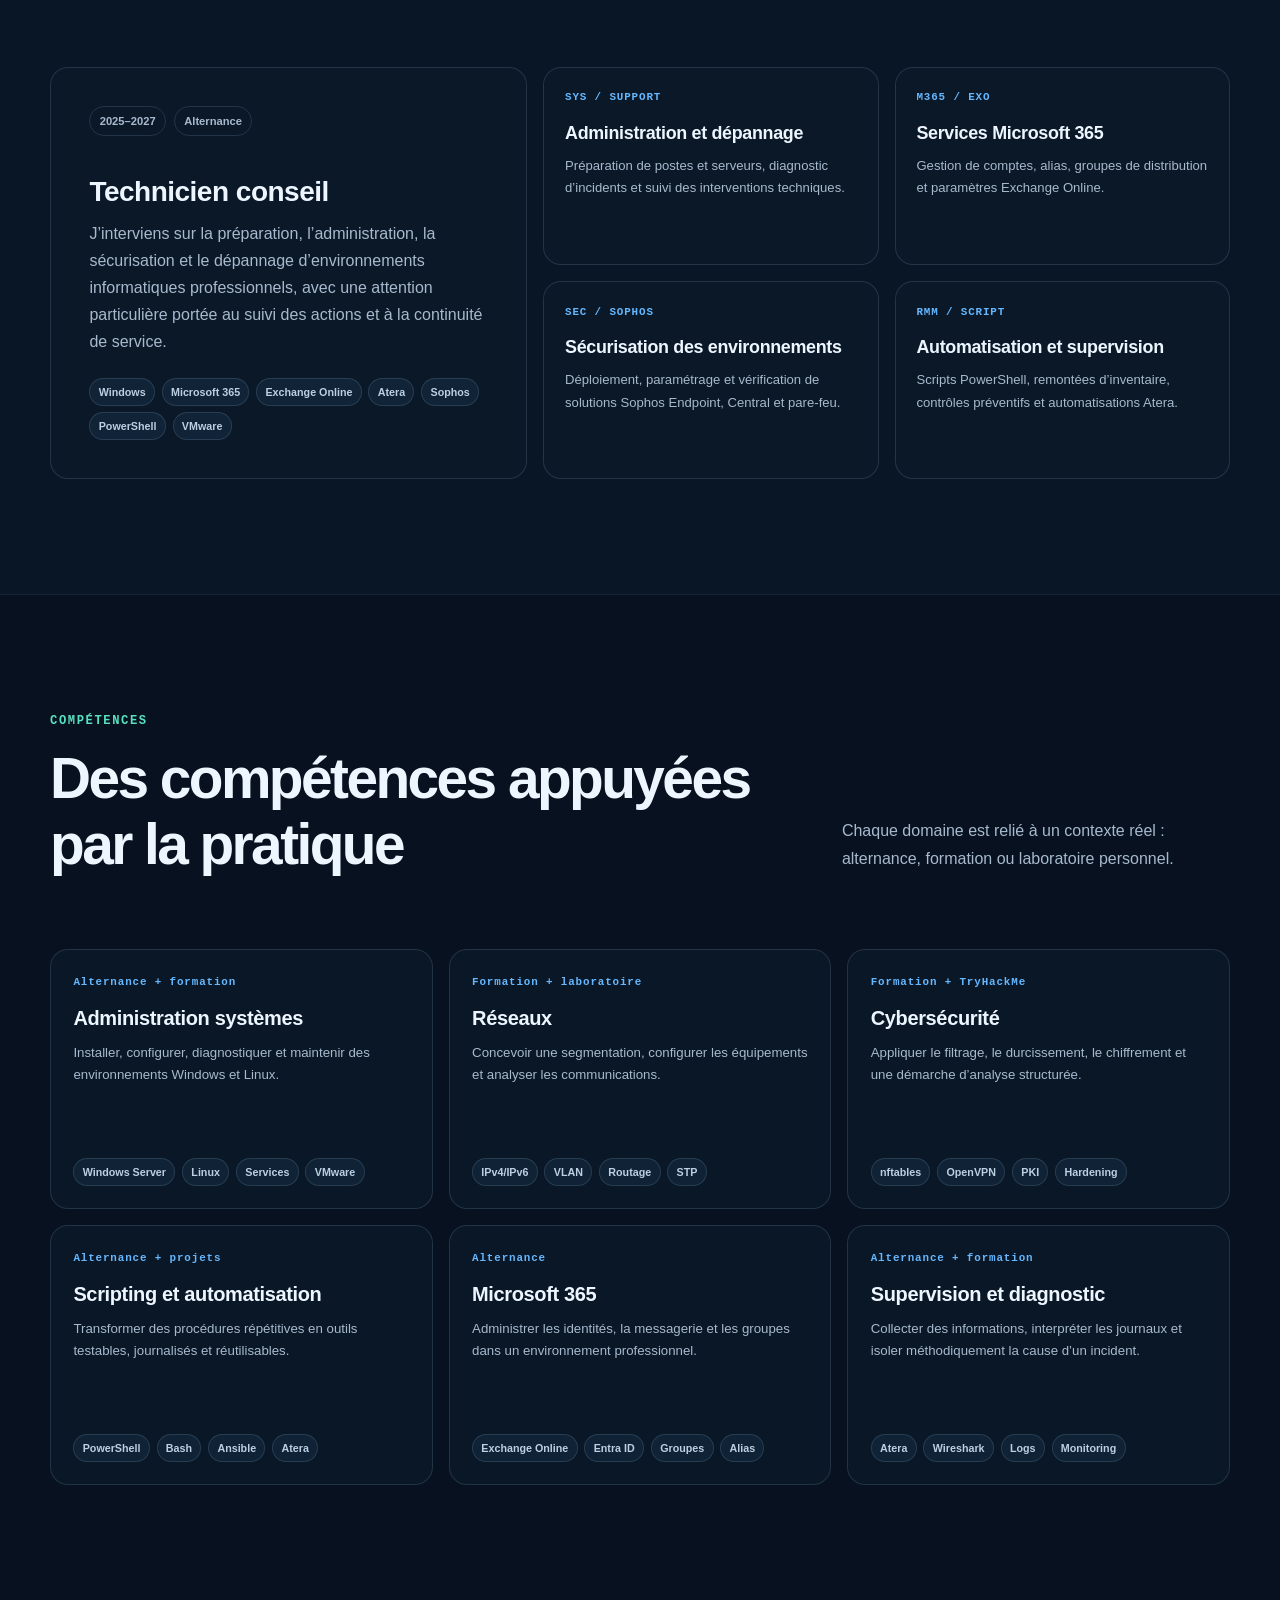
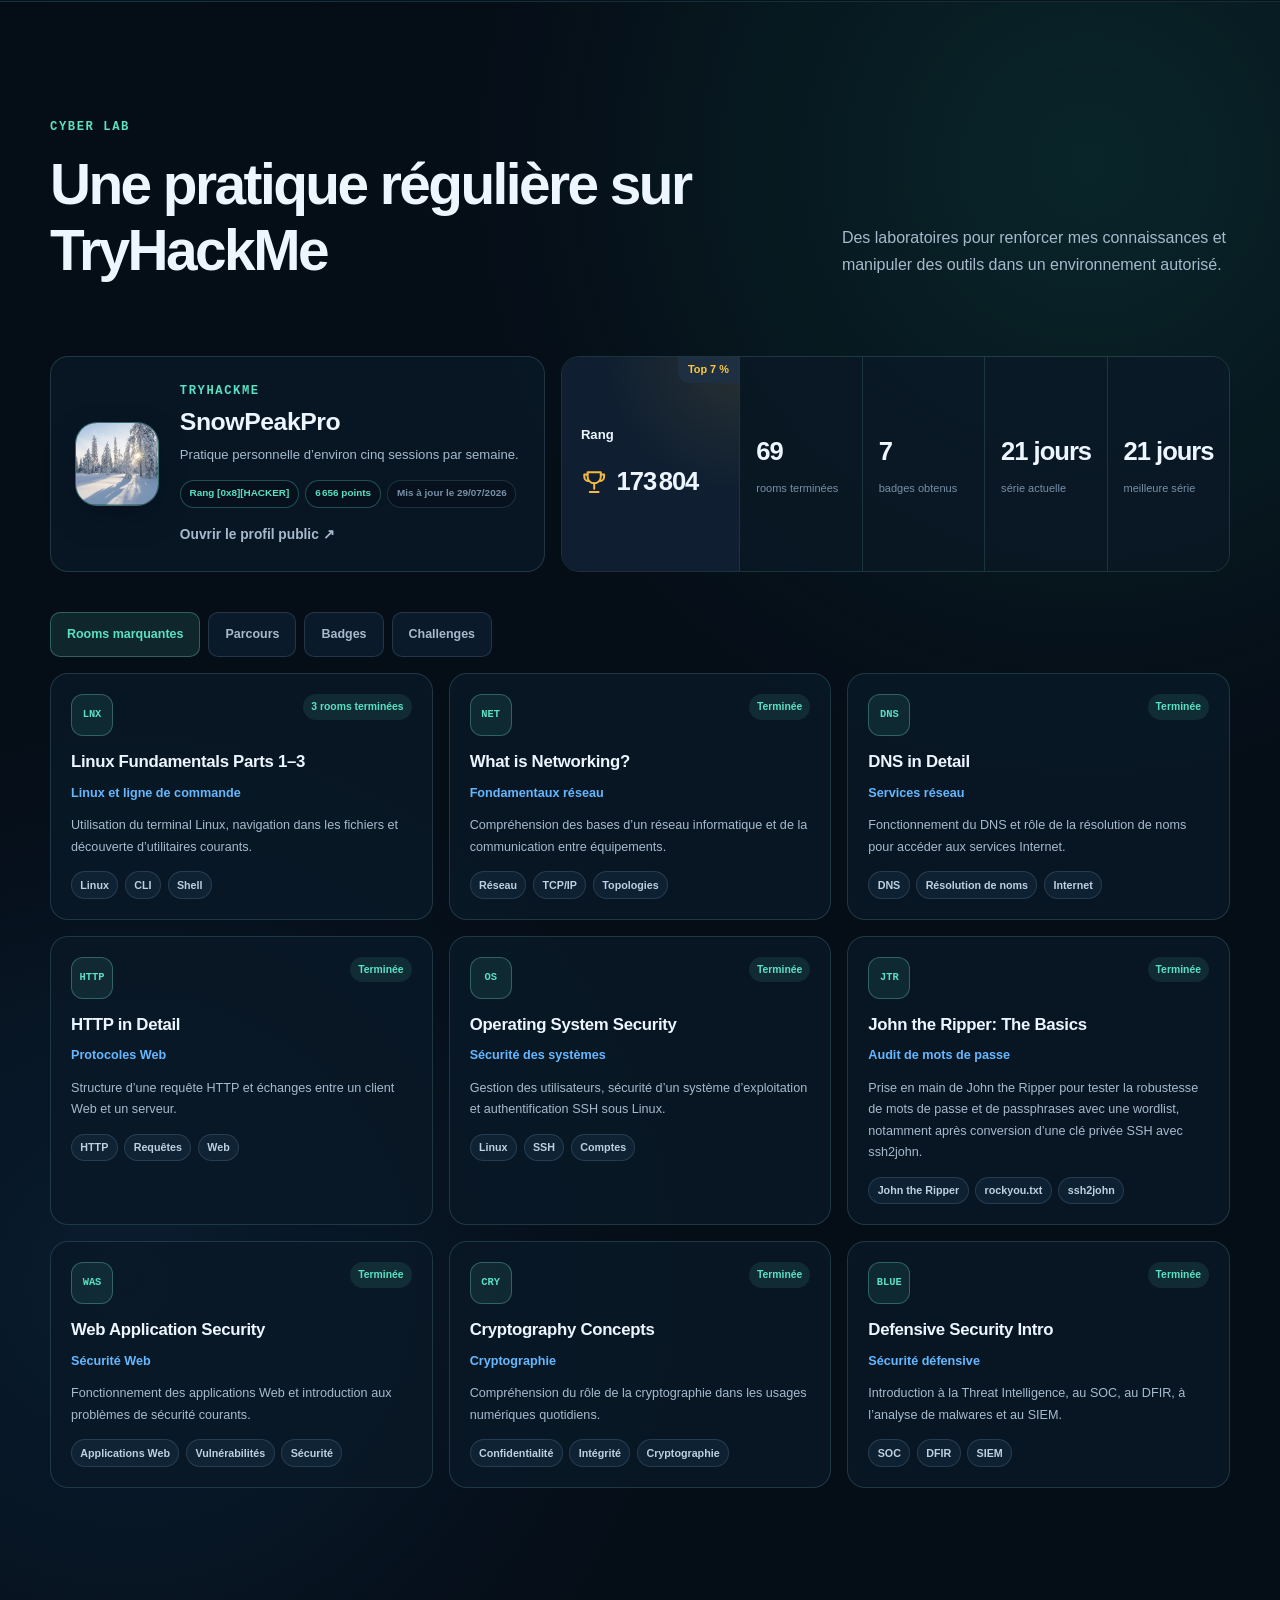
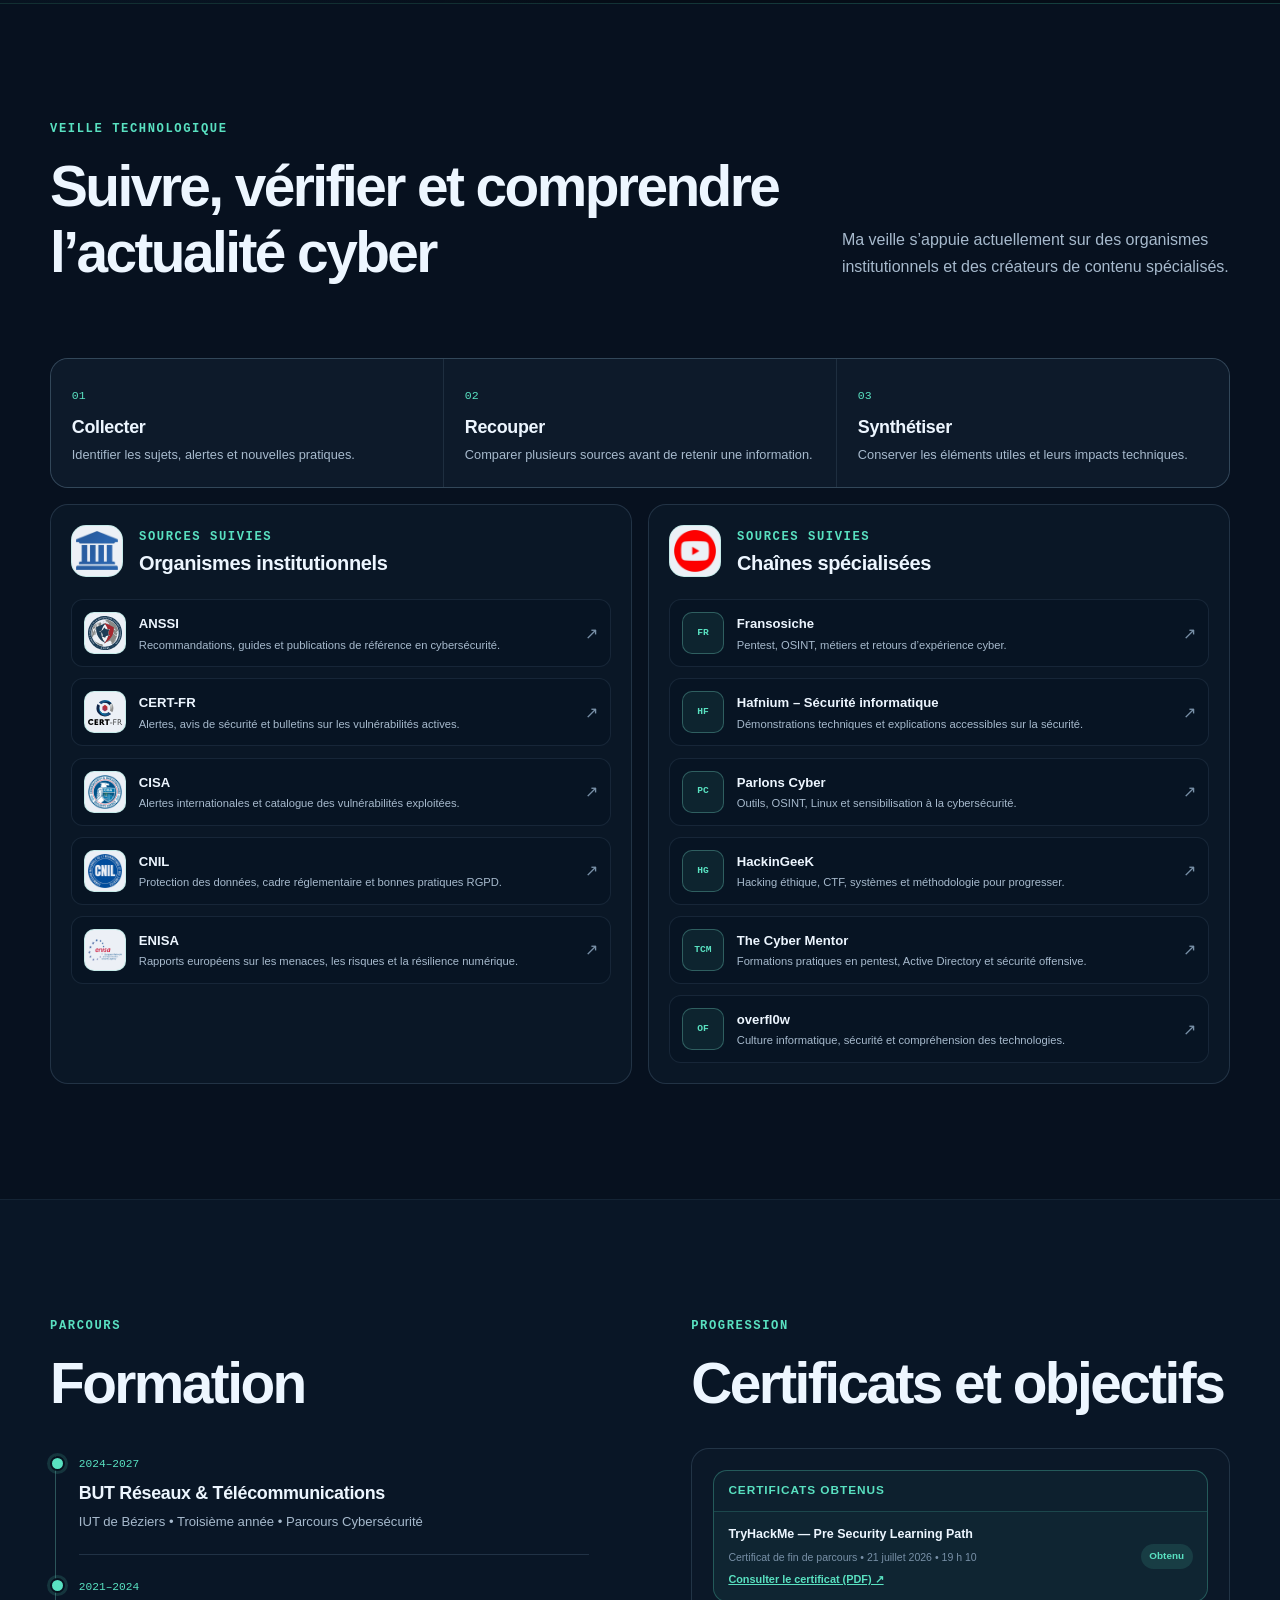
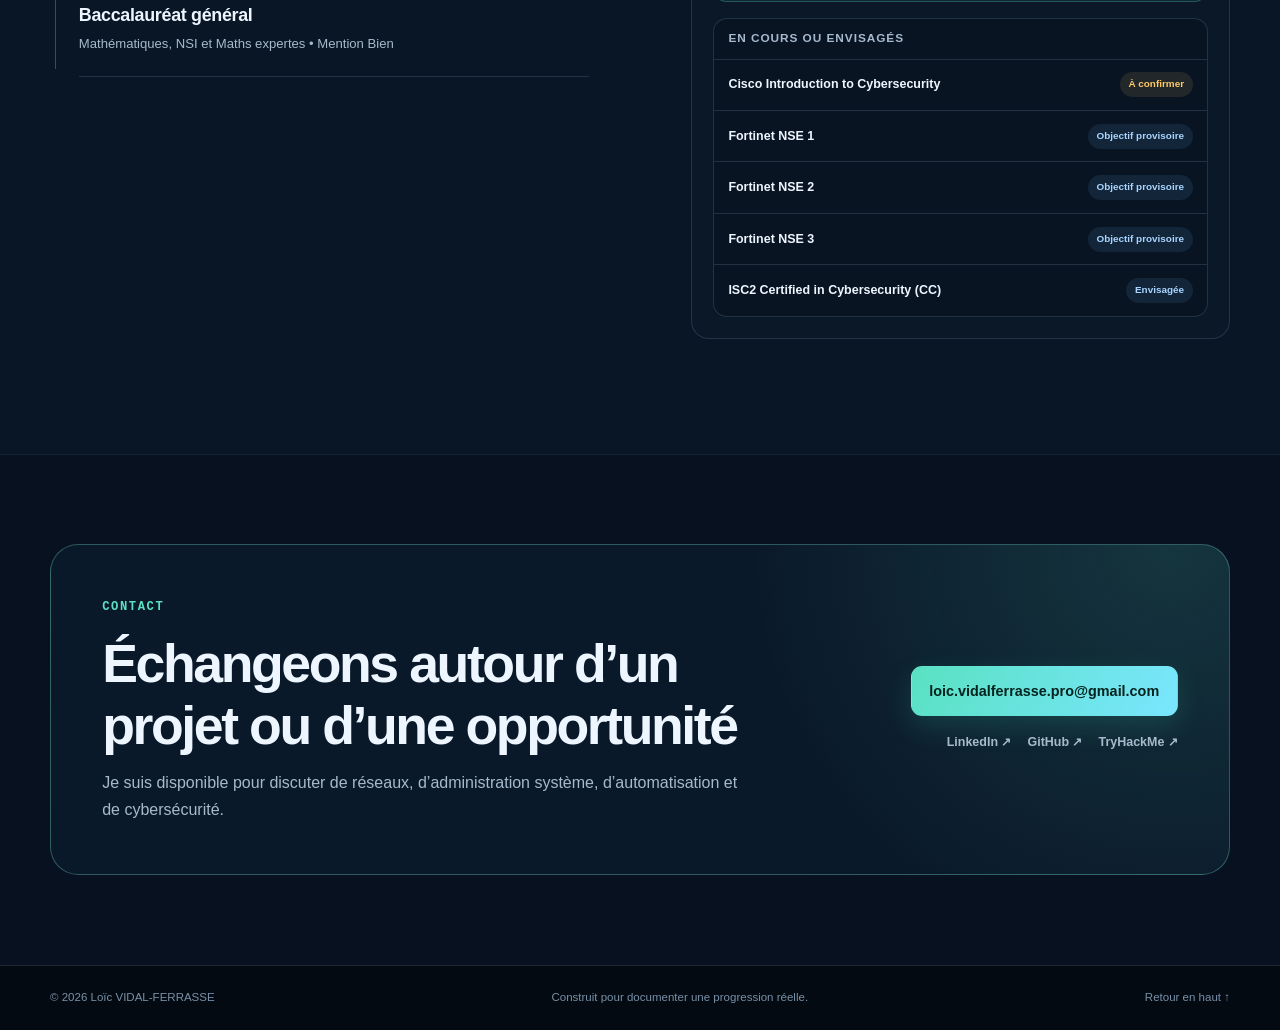
==== commit 67c05dec: "Aligne les valeurs TryHackMe de secours" ====
--- a/index.html
+++ b/index.html
@@ -237,8 +237,8 @@
                 <p data-i18n="thm_profile_text">Pratique personnelle d’environ cinq sessions par semaine.</p>
                 <div class="thm-profile-meta">
                   <span id="thm-rank">Rang [0x8][HACKER]</span>
-                  <span id="thm-points">5 544 points</span>
-                  <time id="thm-updated" datetime="2026-07-28">Mis à jour le 28/07/2026</time>
+                  <span id="thm-points">6 656 points</span>
+                  <time id="thm-updated" datetime="2026-07-29">Mis à jour le 29/07/2026</time>
                 </div>
                 <a href="https://tryhackme.com/p/SnowPeakPro" target="_blank" rel="noopener noreferrer" class="text-link" data-i18n="thm_profile_link">Ouvrir le profil public ↗</a>
               </div>
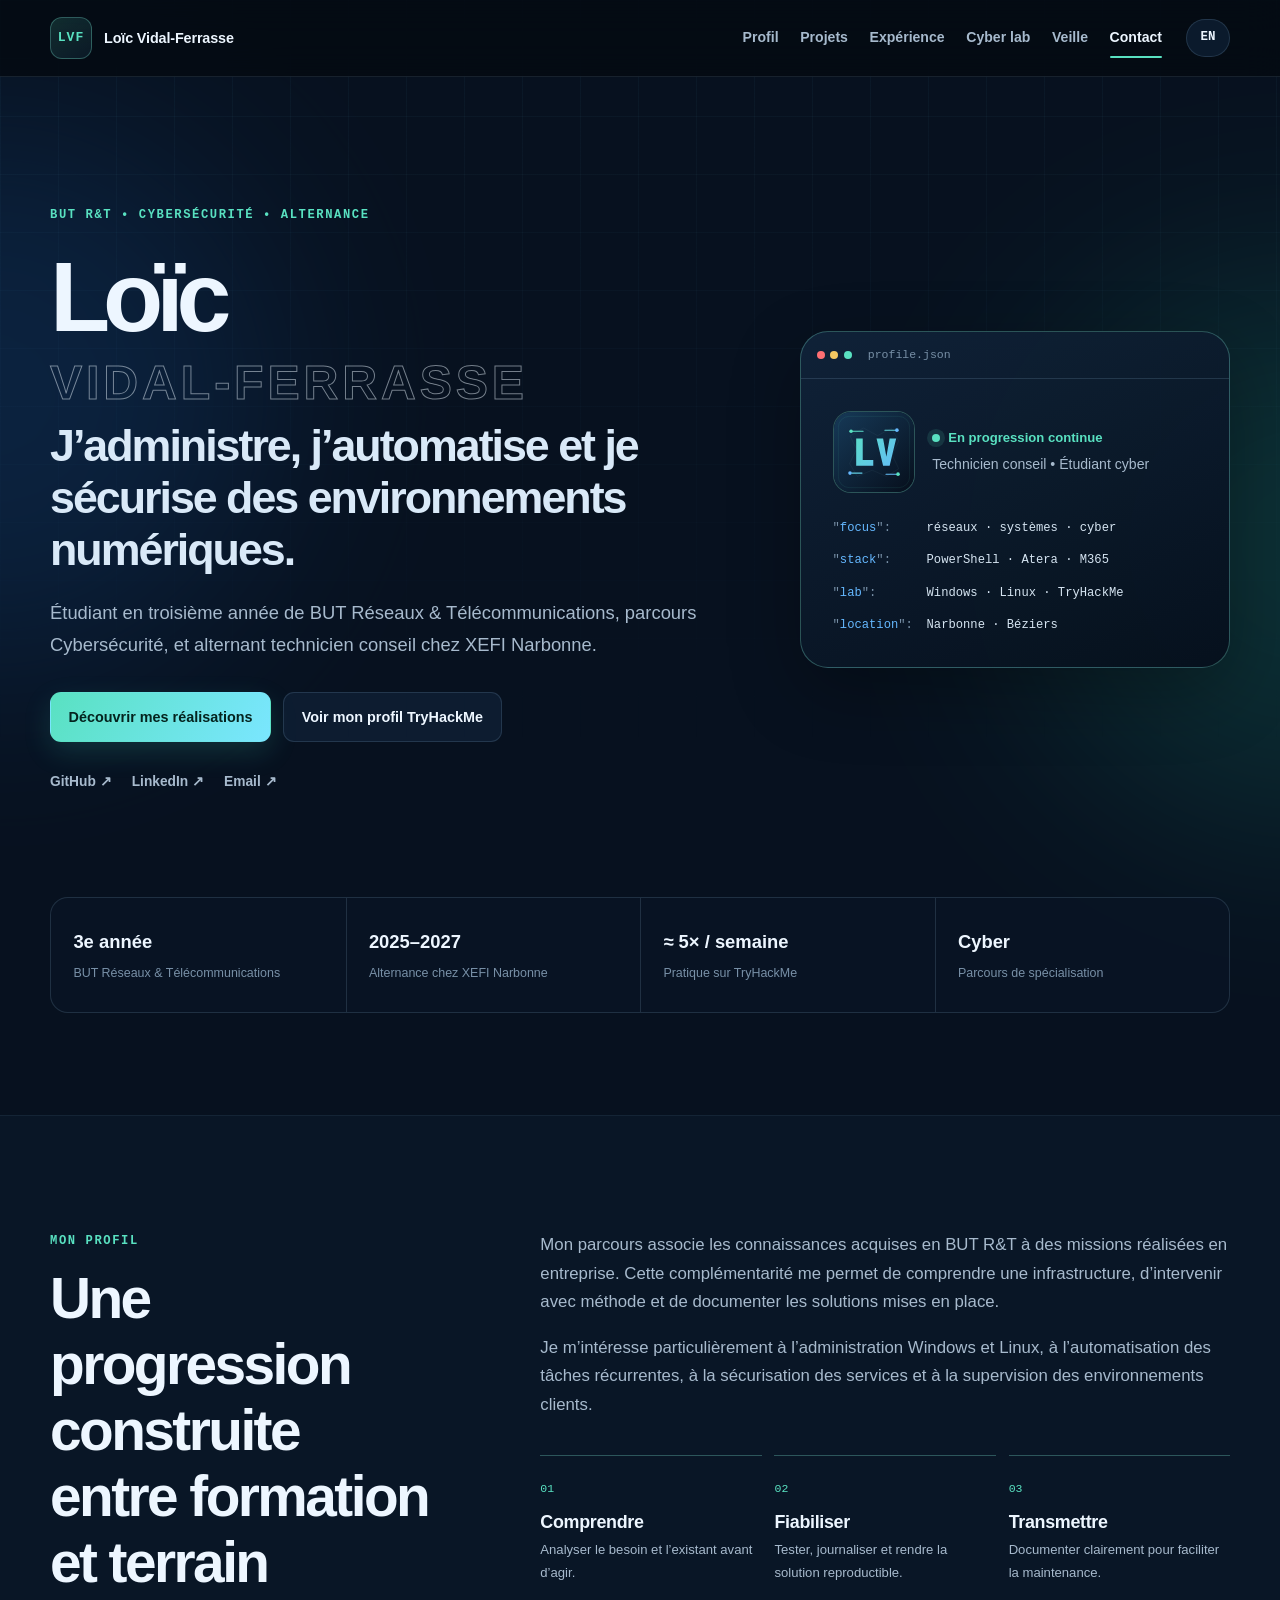
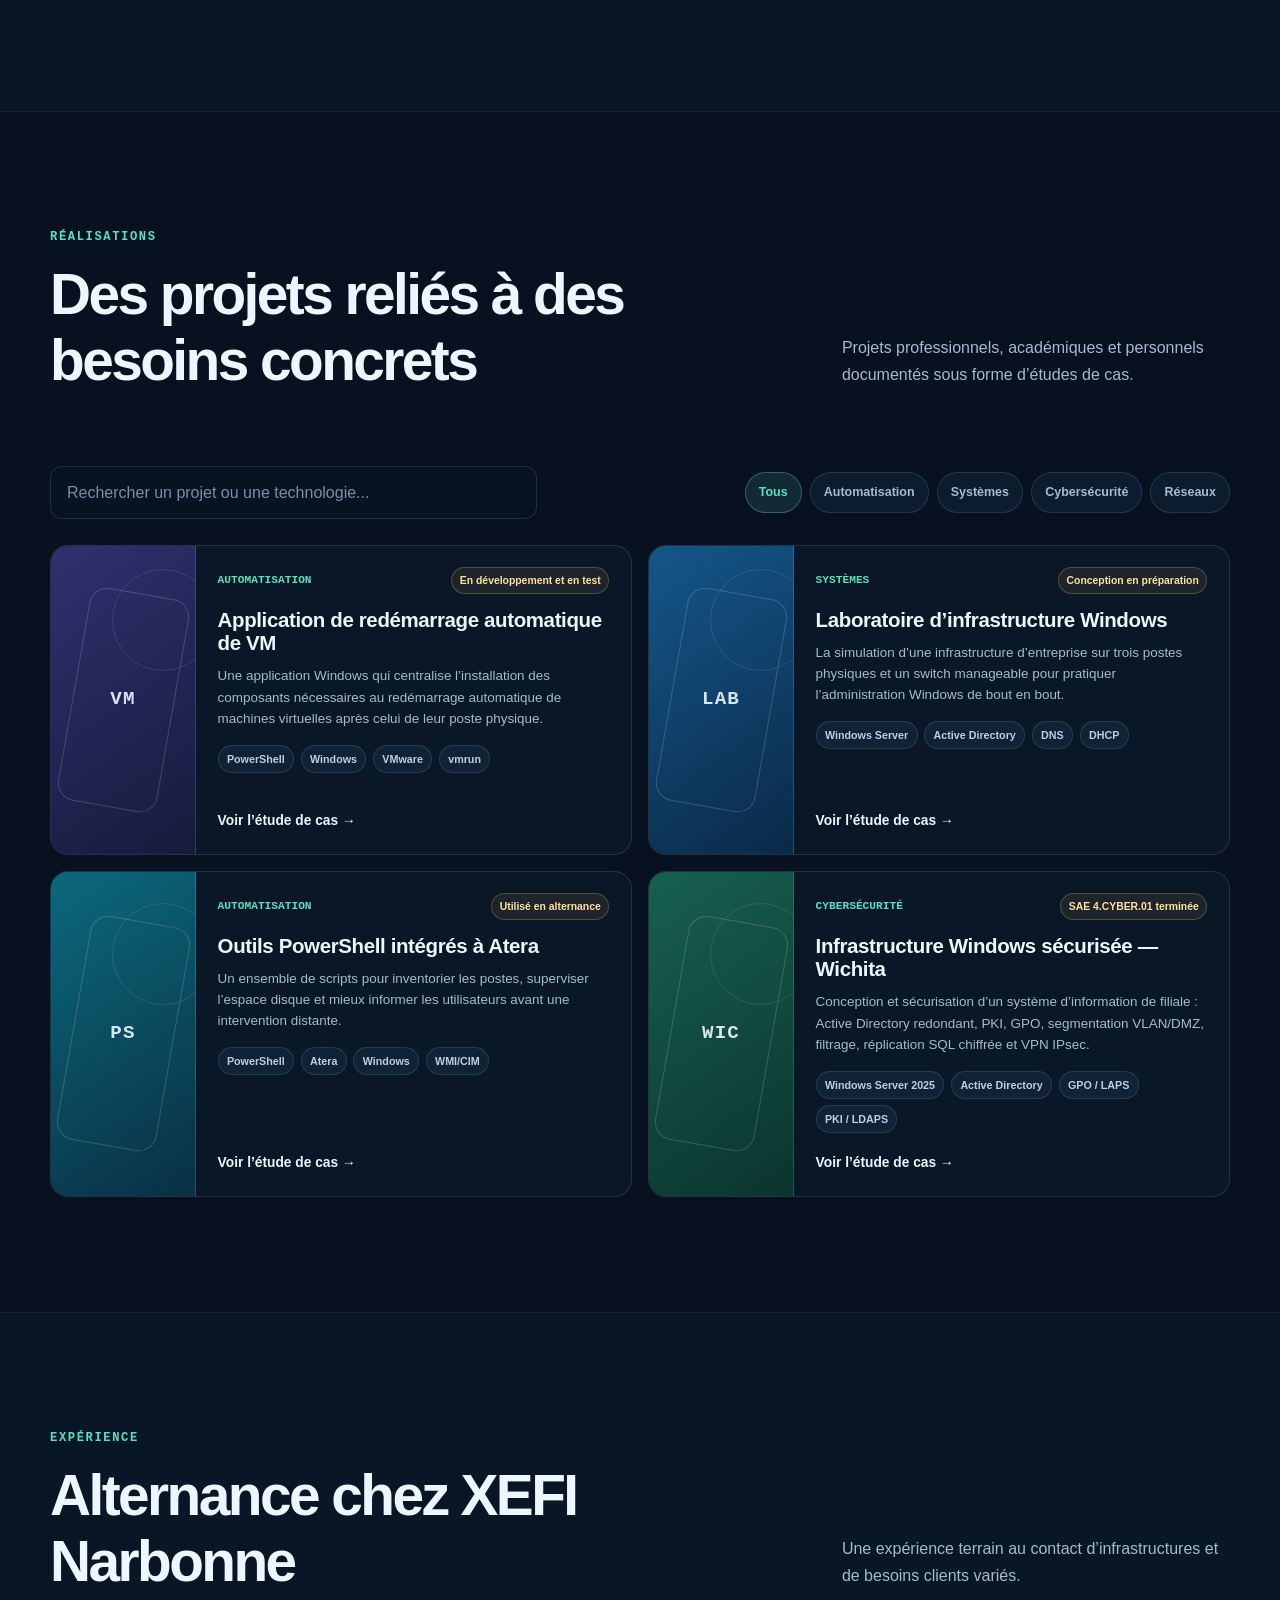
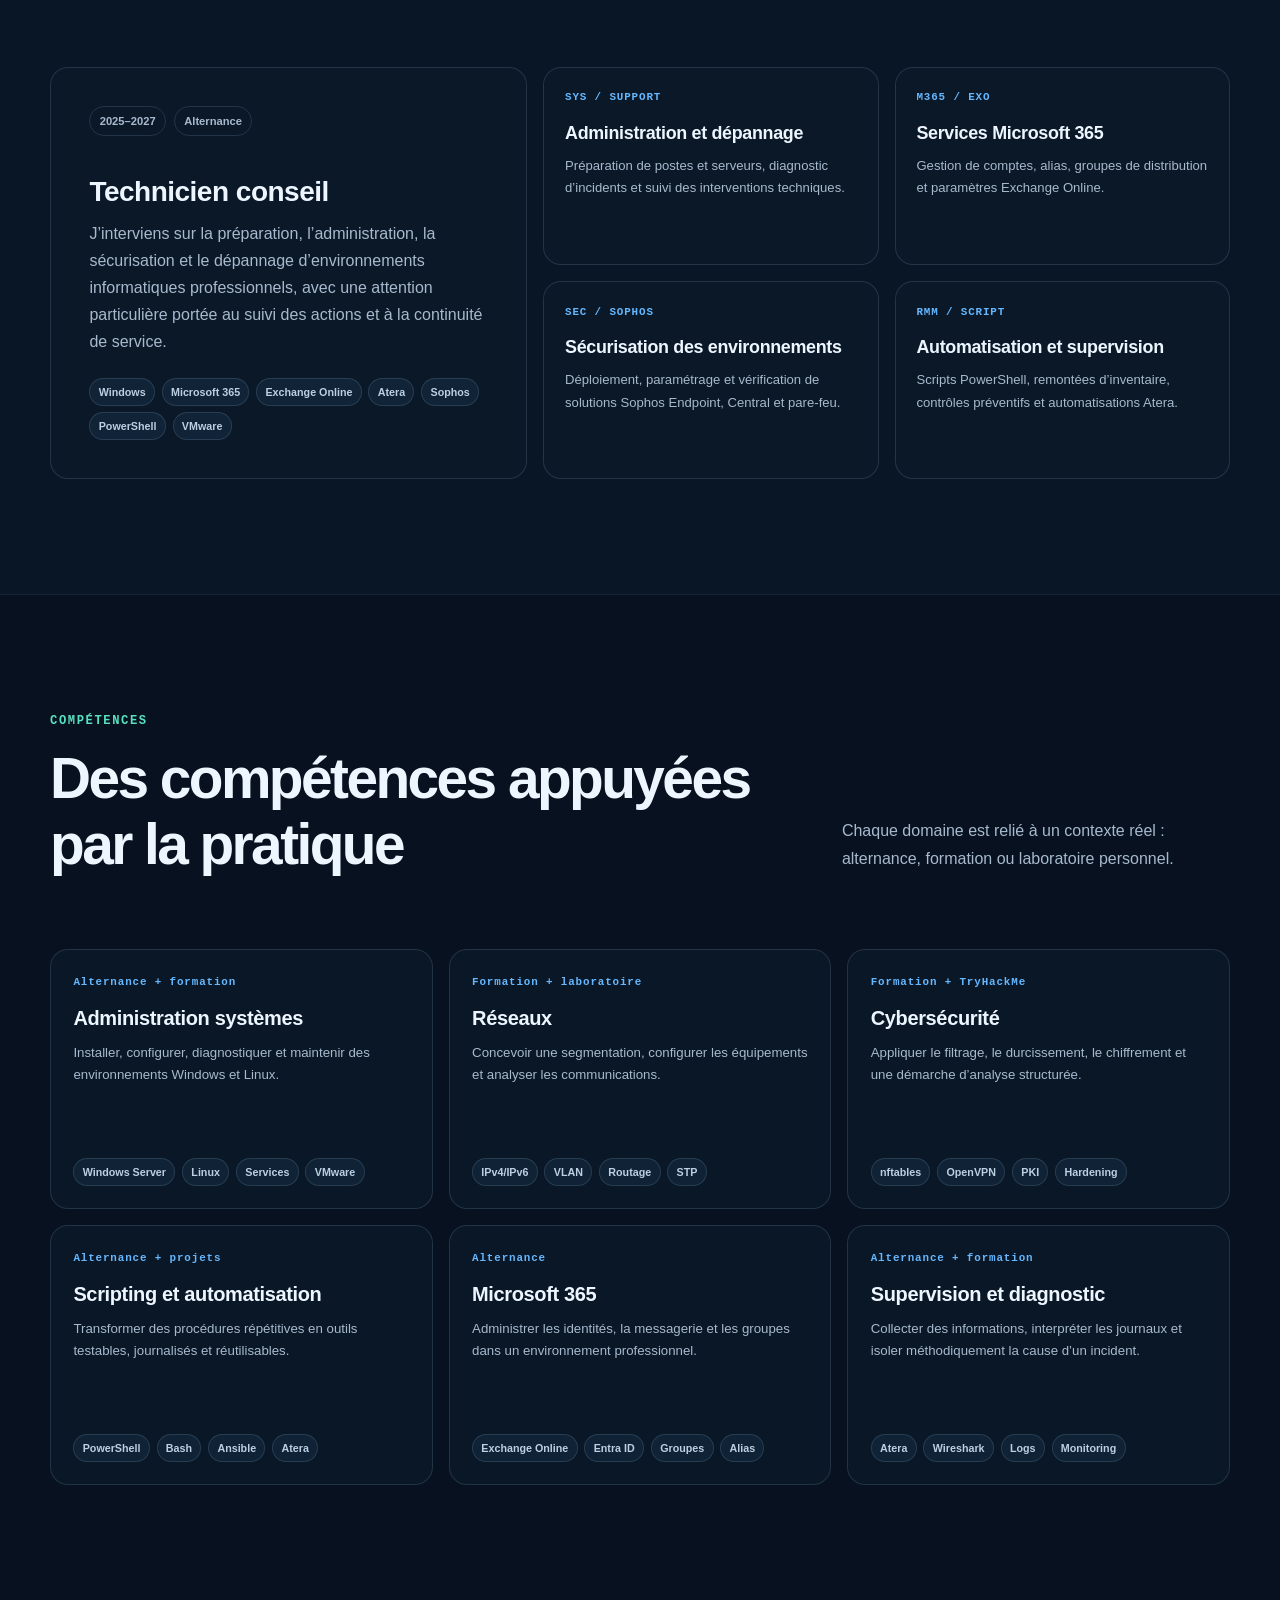
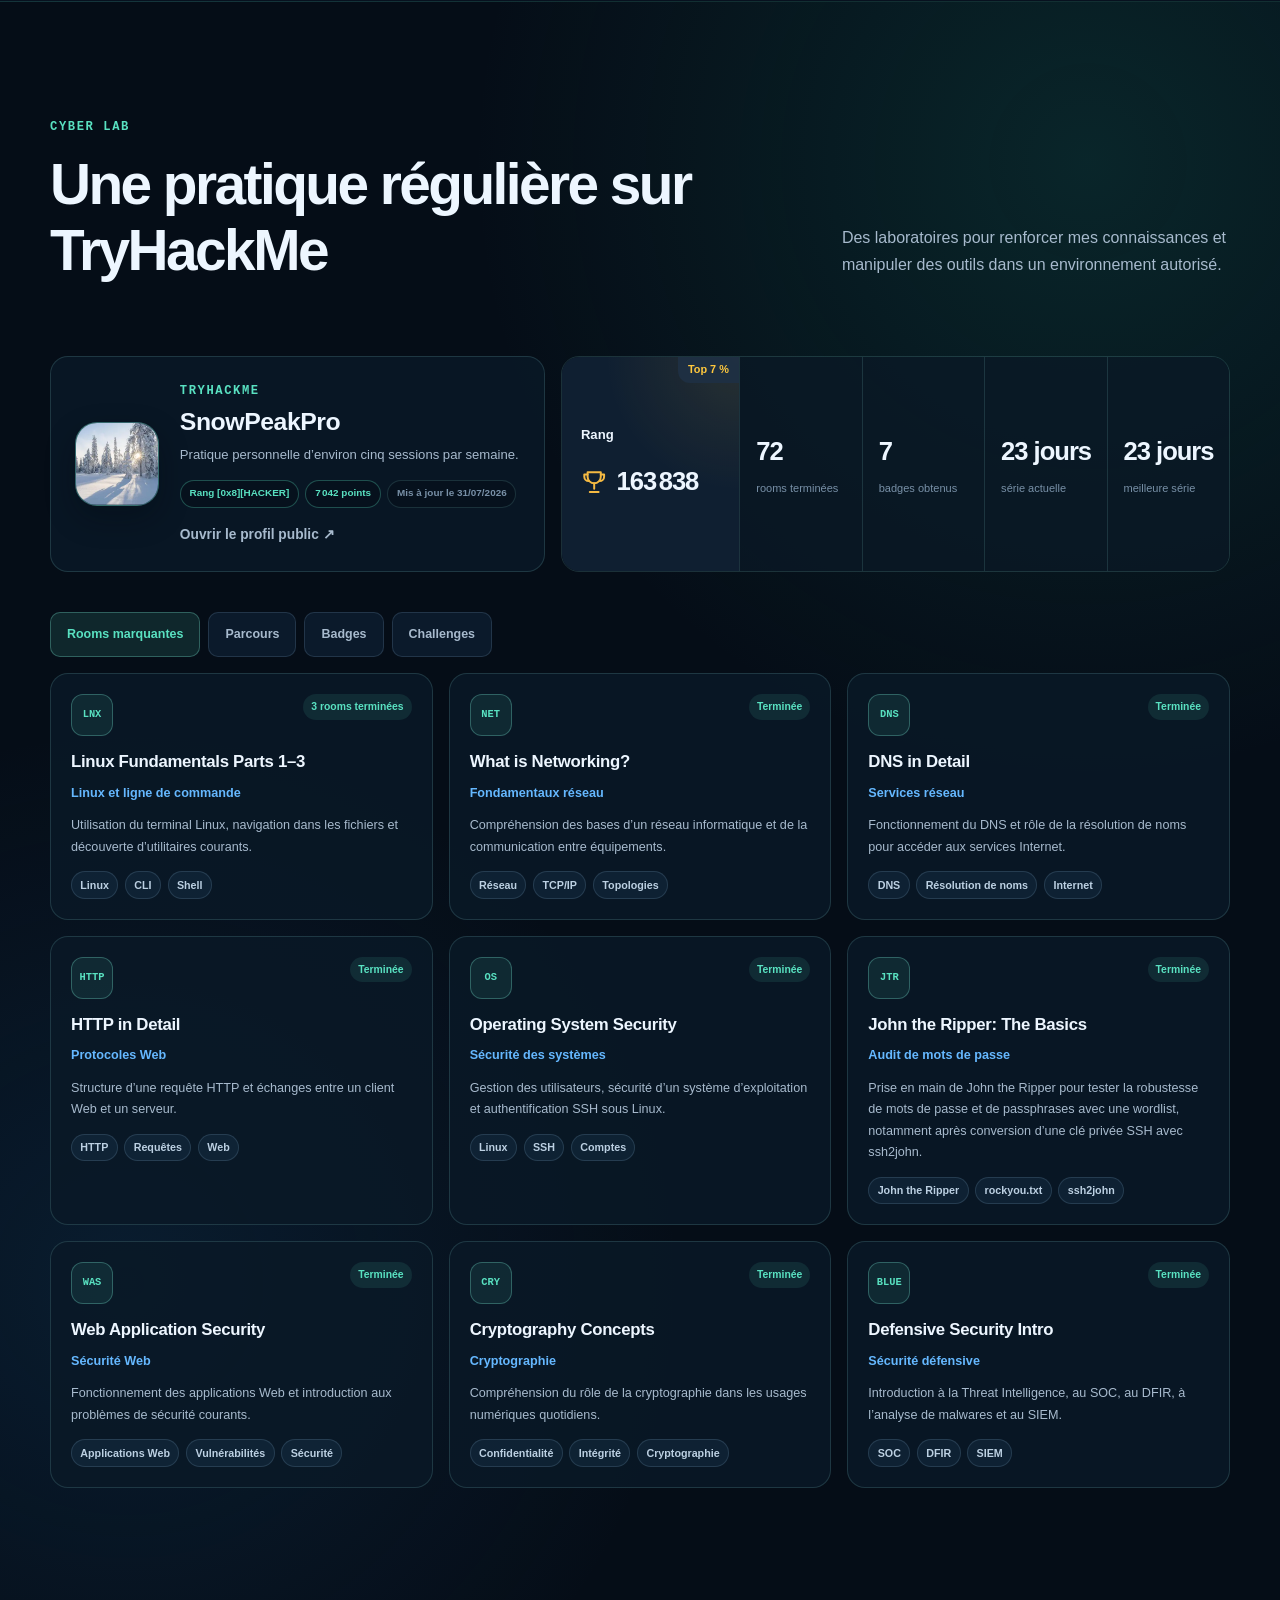
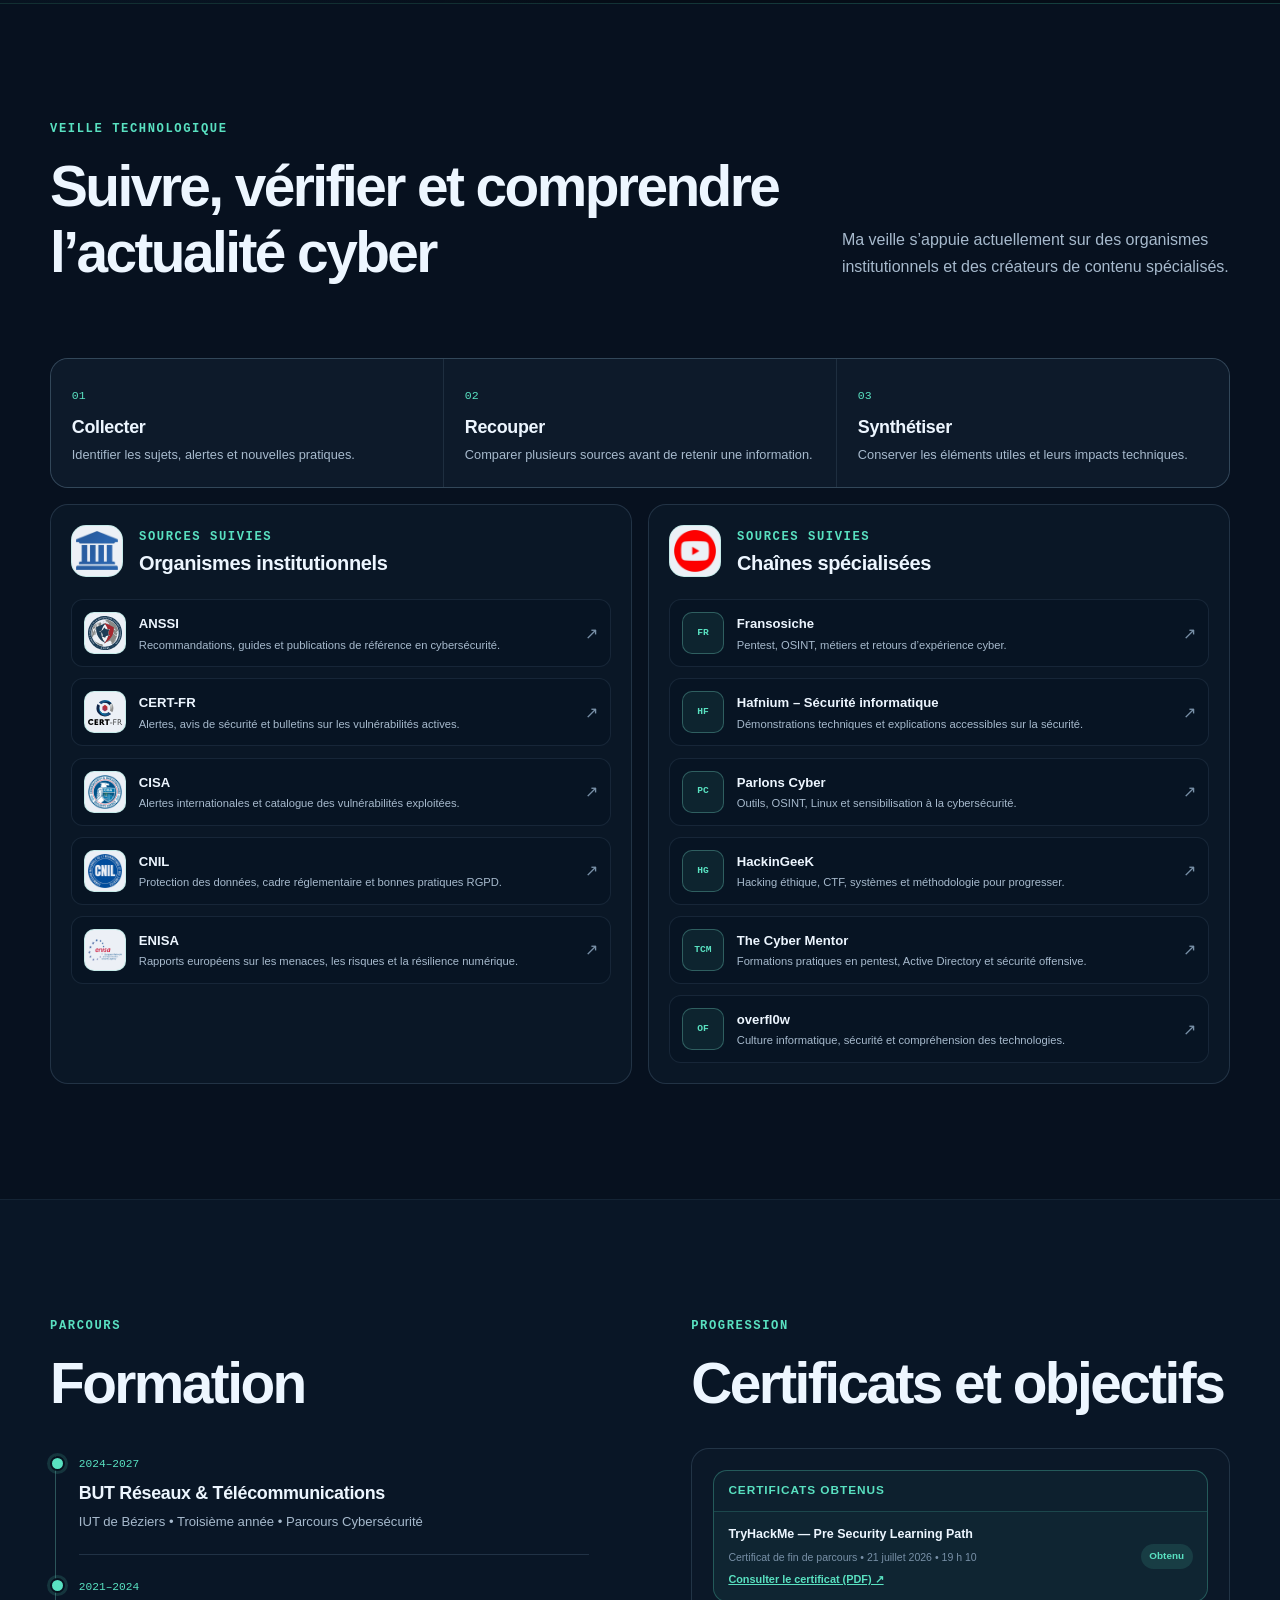
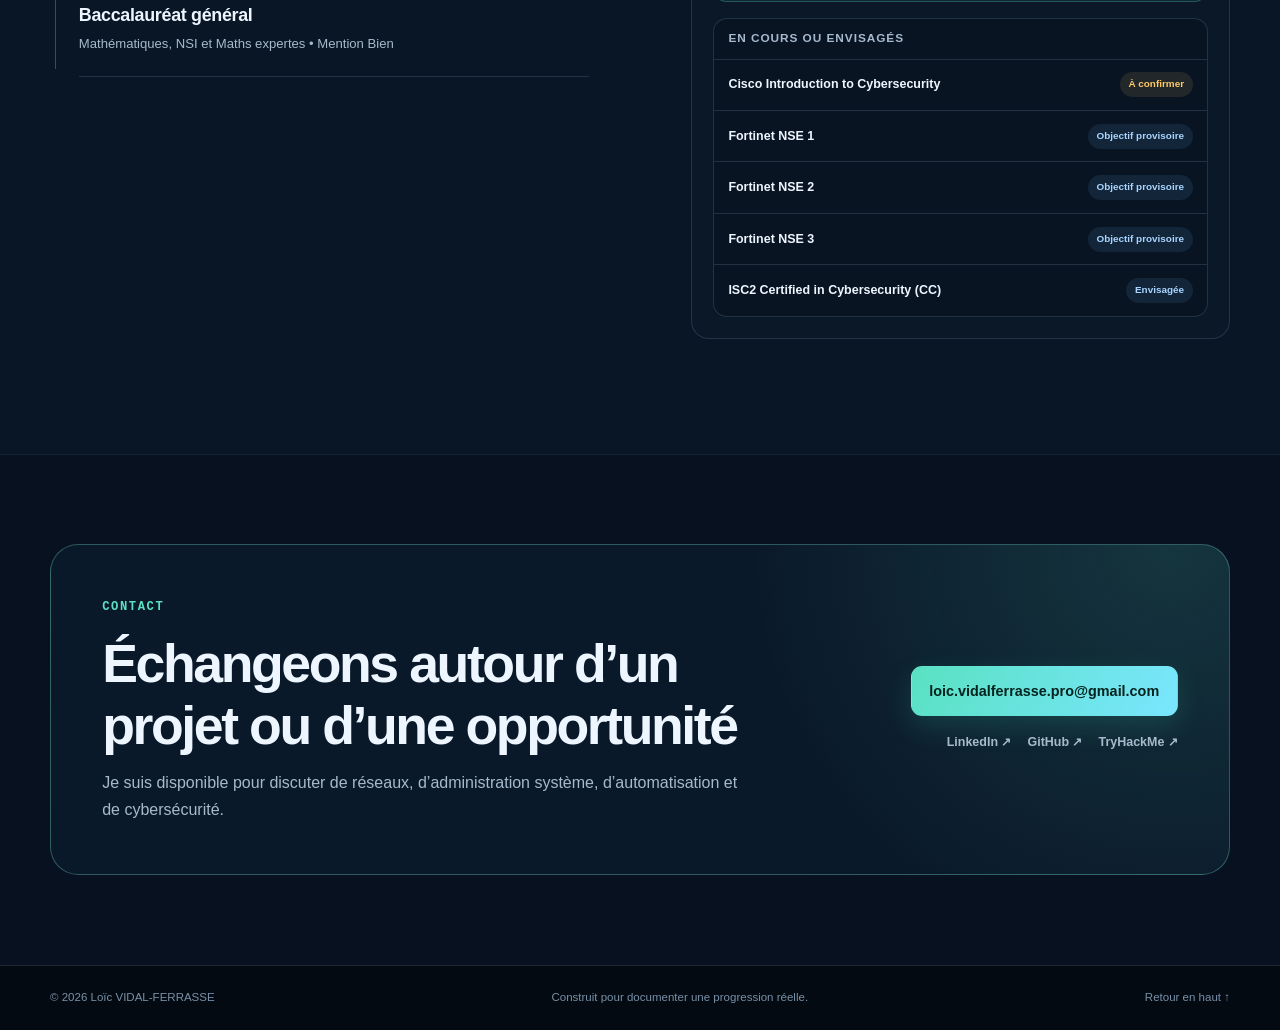
==== commit 8dc6276c: "Actualise les statistiques TryHackMe au 31 juillet" ====
--- a/index.html
+++ b/index.html
@@ -237,8 +237,8 @@
                 <p data-i18n="thm_profile_text">Pratique personnelle d’environ cinq sessions par semaine.</p>
                 <div class="thm-profile-meta">
                   <span id="thm-rank">Rang [0x8][HACKER]</span>
-                  <span id="thm-points">6 656 points</span>
-                  <time id="thm-updated" datetime="2026-07-29">Mis à jour le 29/07/2026</time>
+                  <span id="thm-points">7 042 points</span>
+                  <time id="thm-updated" datetime="2026-07-31">Mis à jour le 31/07/2026</time>
                 </div>
                 <a href="https://tryhackme.com/p/SnowPeakPro" target="_blank" rel="noopener noreferrer" class="text-link" data-i18n="thm_profile_link">Ouvrir le profil public ↗</a>
               </div>
